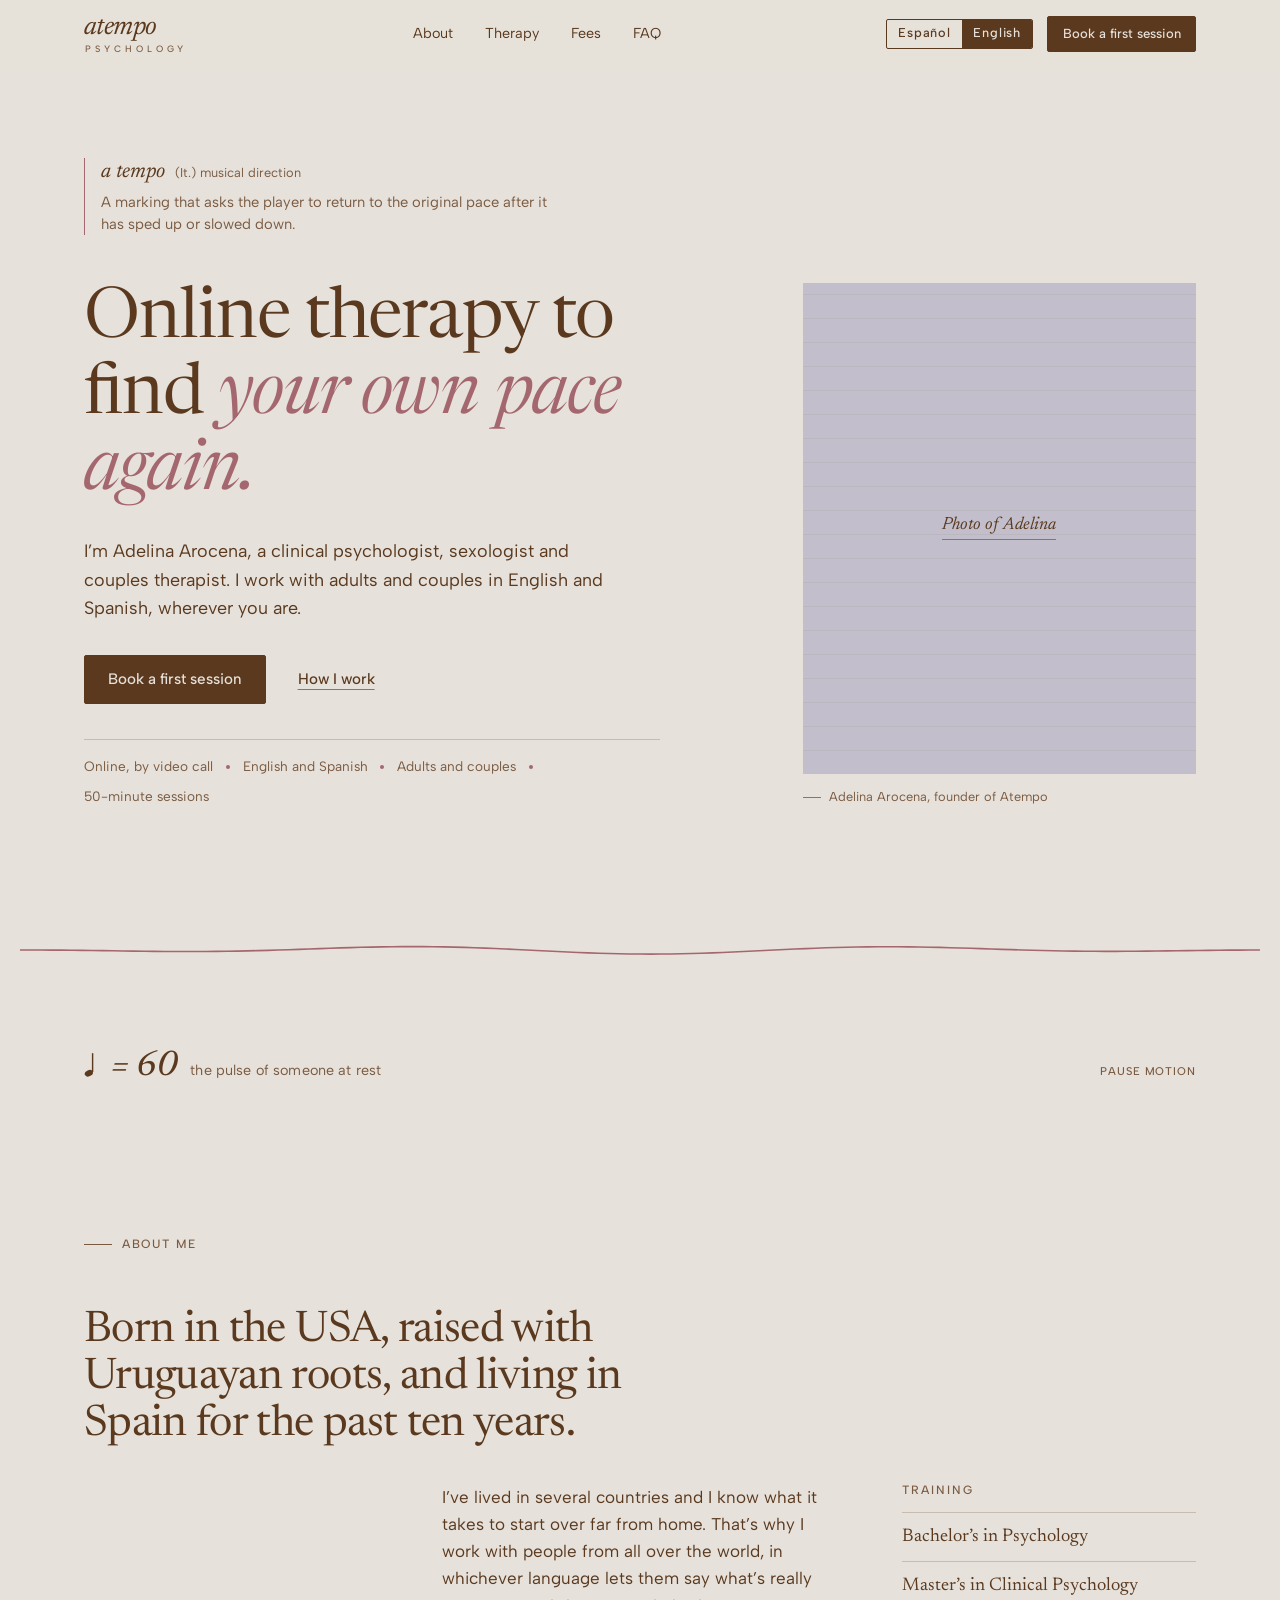
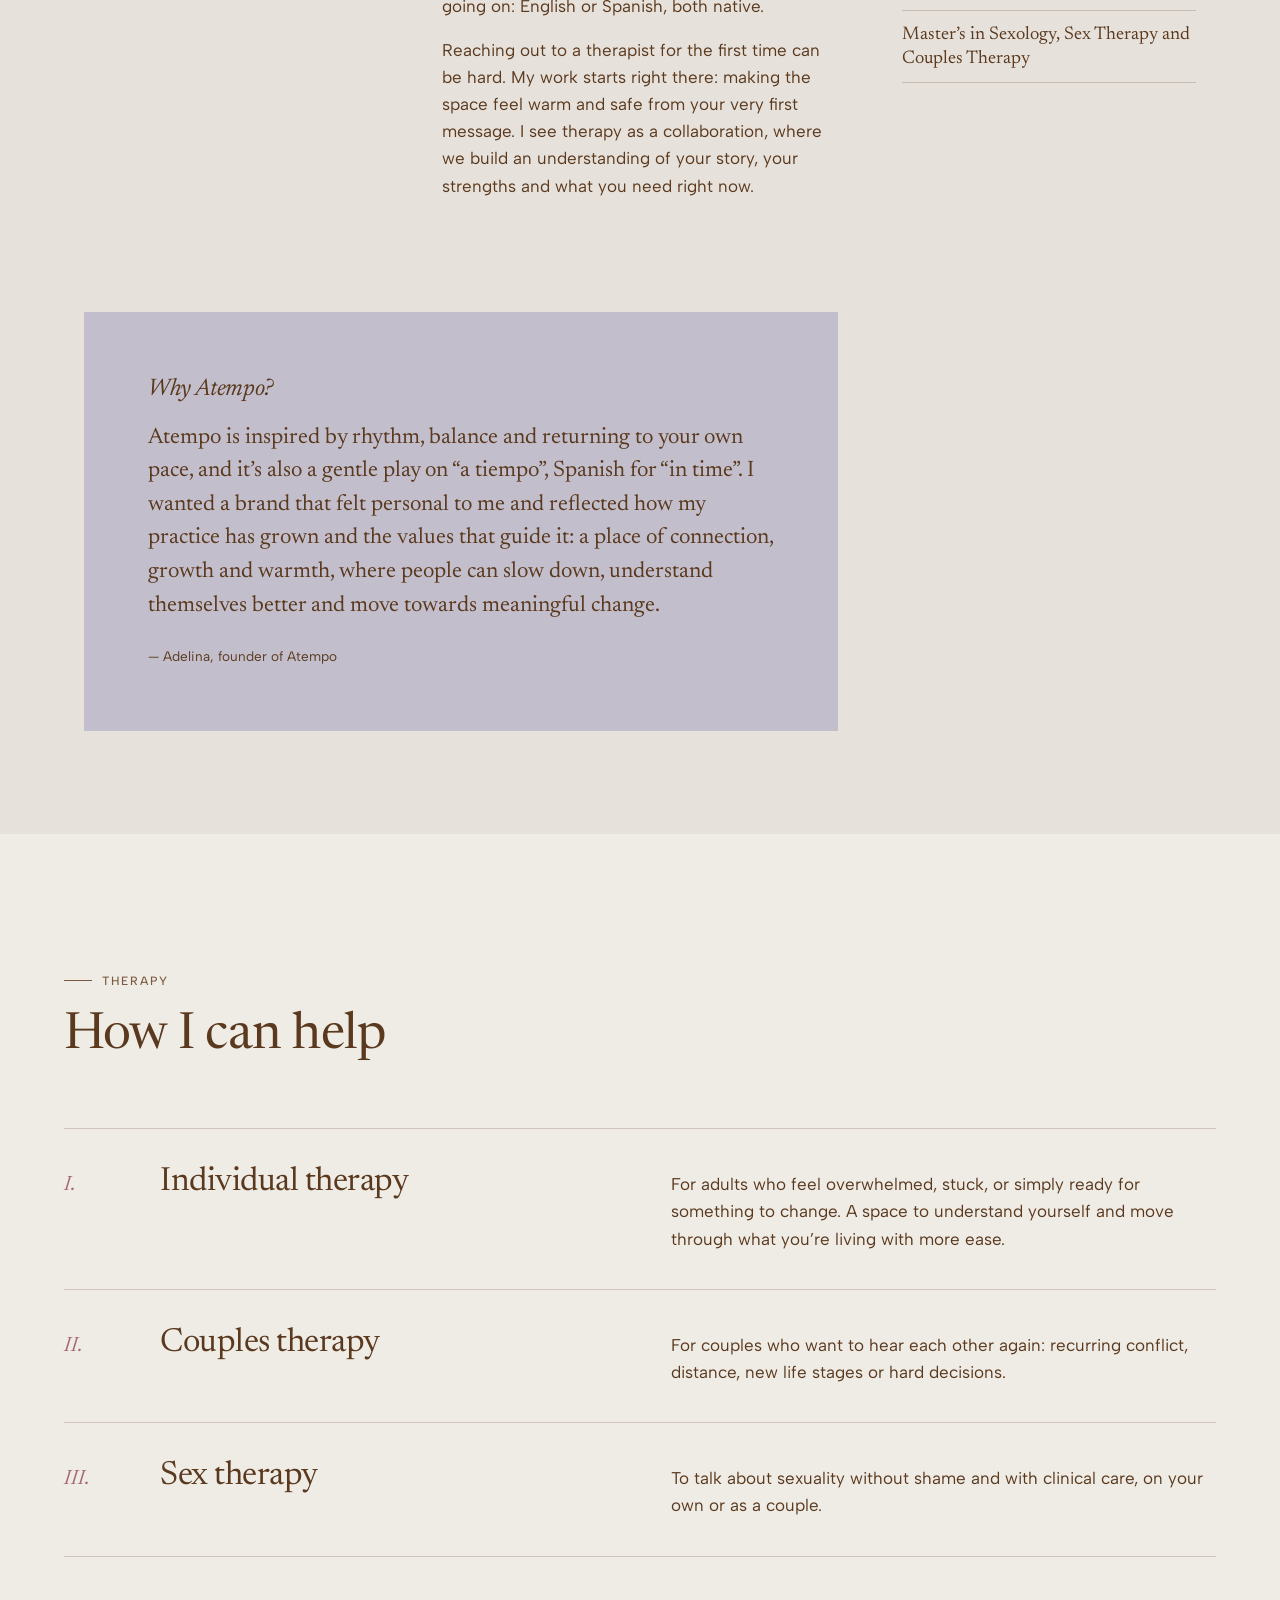
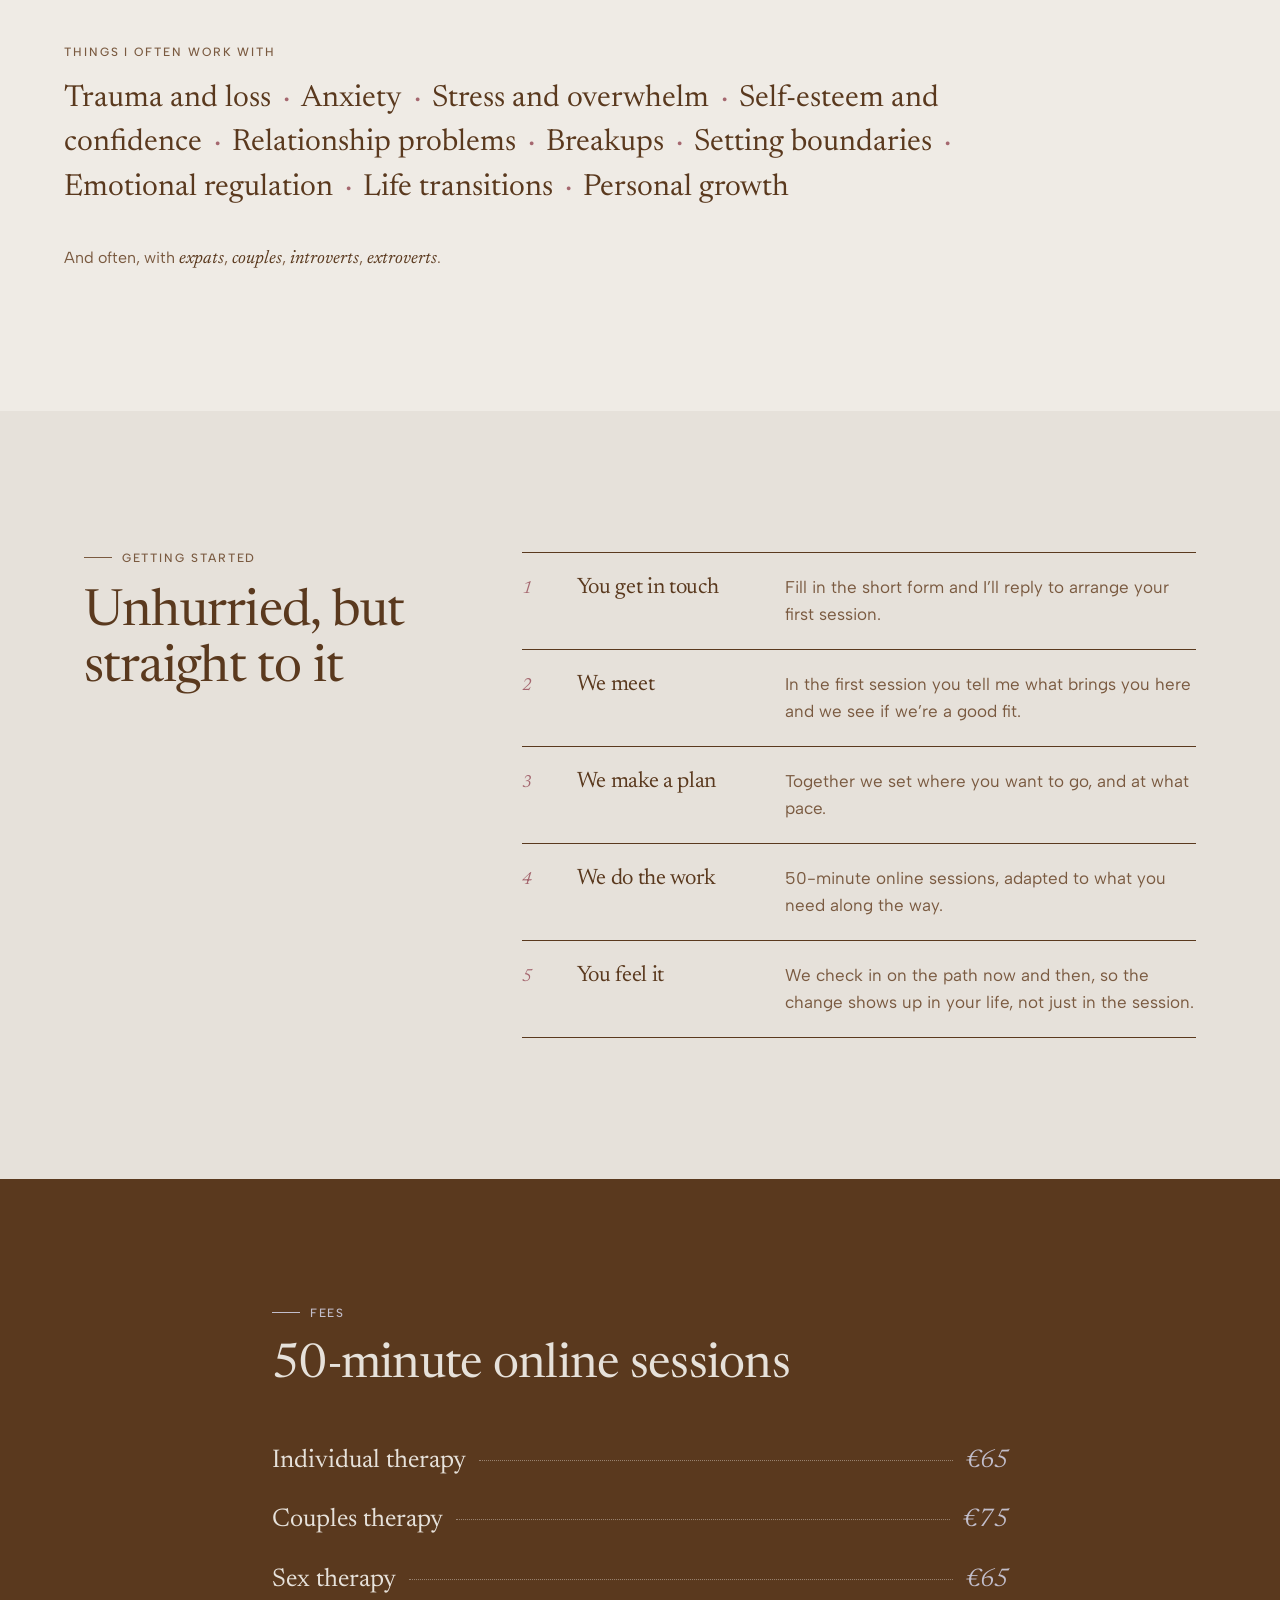
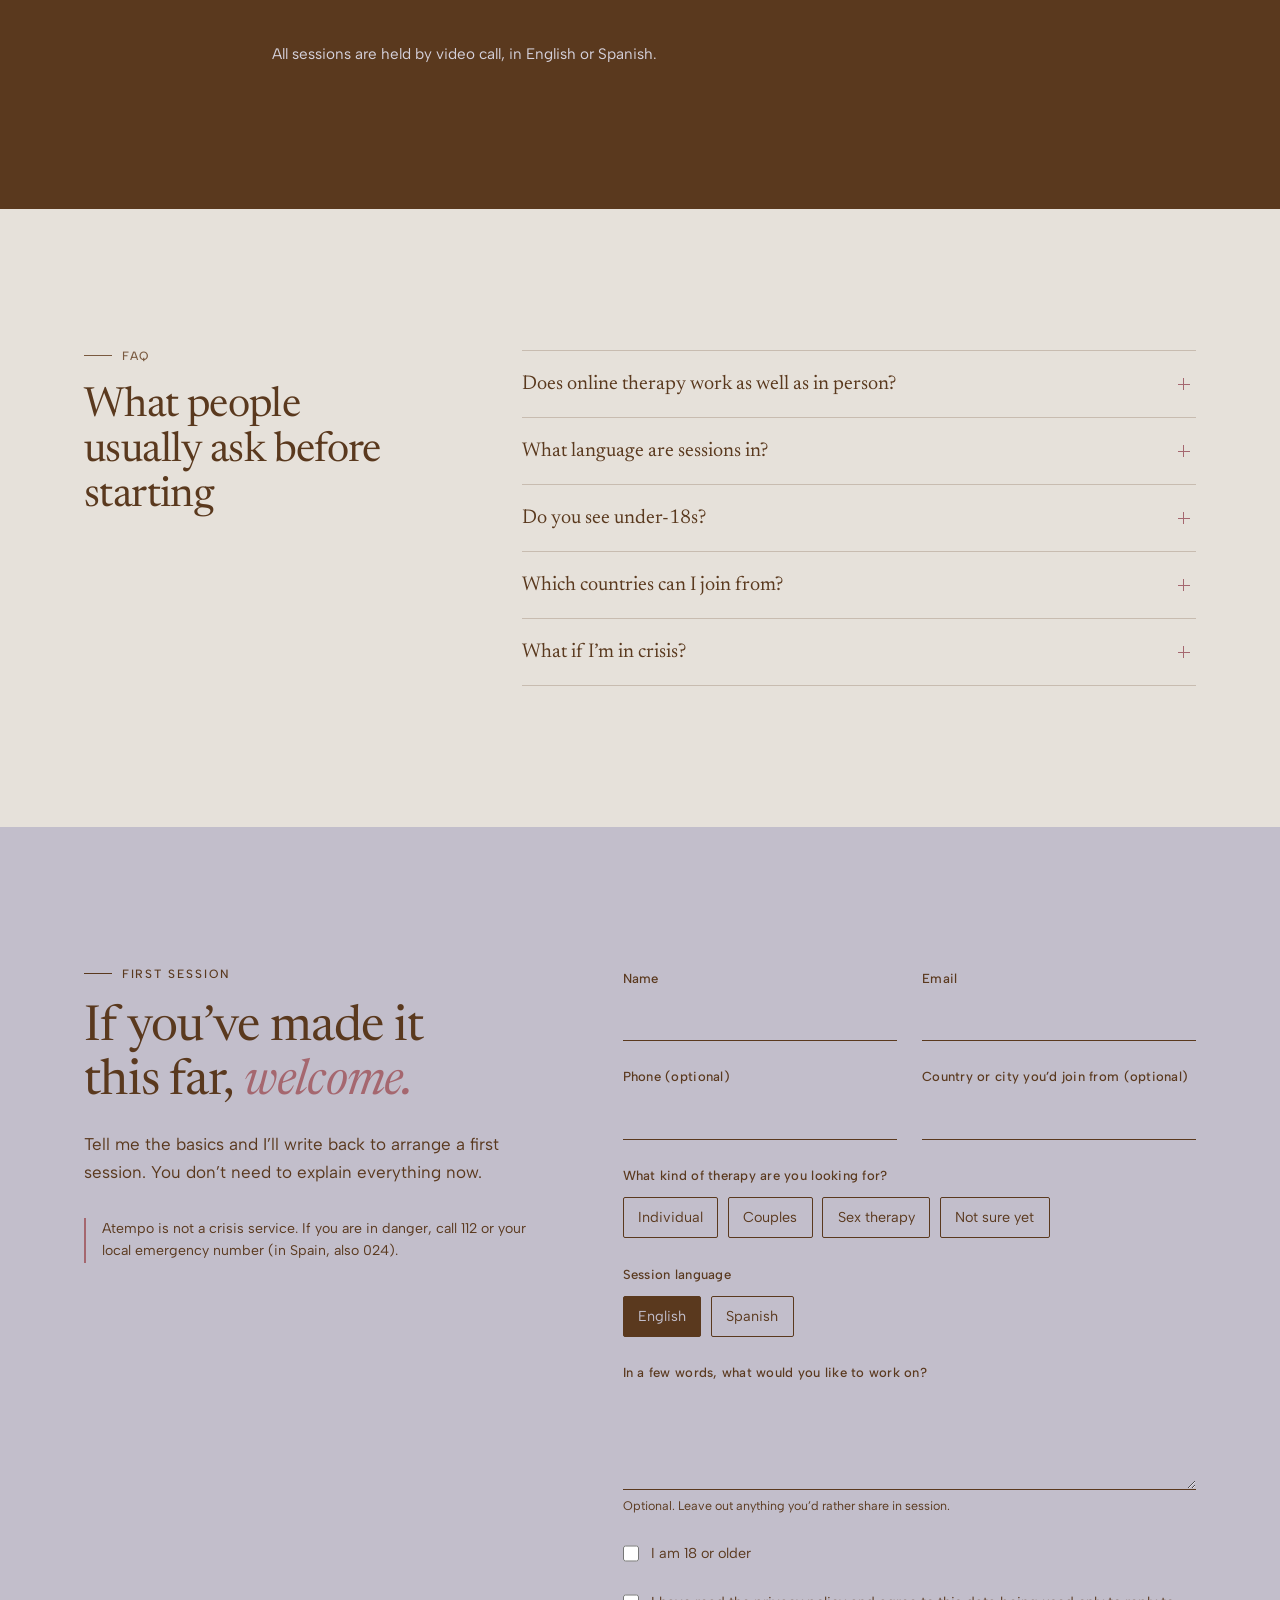
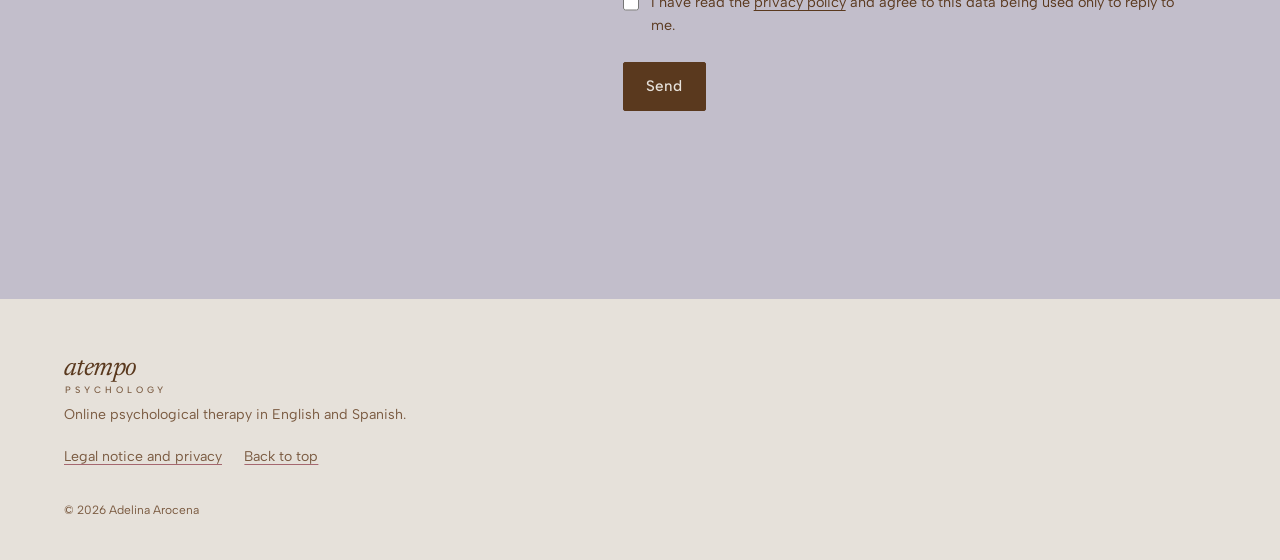
==== index.html @ 81f9d2d8 "Selector de idioma visible, tempo con más peso, barra de reserva en móvil y mejoras de revisión - Se" ====
<!doctype html>
<html lang="es">
<head>
<meta charset="utf-8">
<meta name="viewport" content="width=device-width, initial-scale=1">
<title>Atempo Psychology · Adelina Arocena, psicóloga clínica online</title>
<meta name="description" content="Terapia psicológica online en español e inglés con Adelina Arocena: terapia individual, de pareja y sexual para adultos, estés donde estés.">
<link rel="canonical" href="https://atempopsychology.com/">
<link rel="alternate" hreflang="es" href="https://atempopsychology.com/">
<link rel="alternate" hreflang="en" href="https://atempopsychology.com/en/">
<link rel="alternate" hreflang="x-default" href="https://atempopsychology.com/">
<meta property="og:type" content="website">
<meta property="og:title" content="Atempo Psychology · Adelina Arocena, psicóloga clínica online">
<meta property="og:description" content="Terapia psicológica online en español e inglés con Adelina Arocena: terapia individual, de pareja y sexual para adultos, estés donde estés.">
<meta property="og:url" content="https://atempopsychology.com/">
<meta property="og:image" content="https://atempopsychology.com/assets/img/og.png">
<meta property="og:locale" content="es_ES">
<meta name="theme-color" content="#E6E1DA">
<link rel="icon" href="assets/img/favicon.svg" type="image/svg+xml">
<link rel="preload" href="assets/fonts/newsreader-latin-opsz-normal.woff2" as="font" type="font/woff2" crossorigin>
<link rel="preload" href="assets/fonts/albert-sans-latin-wght-normal.woff2" as="font" type="font/woff2" crossorigin>
<link rel="stylesheet" href="assets/css/site.css?v=mv590gkk">
<script>document.documentElement.classList.add('js');</script>
<script>
/* Primera visita: si el navegador no está en español, se muestra la versión en inglés */
try{if(!localStorage.getItem('atempo-lang')&&!/^es\b/i.test(navigator.language||'')&&!/[?&]lang=es/.test(location.search)){location.replace('en/'+location.hash)}}catch(e){}
</script>
<script type="application/ld+json">{"@context":"https://schema.org","@type":"Psychologist","name":"Atempo Psychology","founder":{"@type":"Person","name":"Adelina Arocena","jobTitle":"Psicóloga clínica"},"description":"Terapia psicológica online en español e inglés con Adelina Arocena: terapia individual, de pareja y sexual para adultos, estés donde estés.","url":"https://atempopsychology.com/","areaServed":"Worldwide","availableLanguage":["es","en"]}</script>
</head>
<body>
<a class="skip" href="#main">Saltar al contenido</a>

<header class="top" id="top">
  <a class="mark" href="./" aria-label="Atempo Psychology">
    <span class="mark__word">atempo</span><span class="mark__sub">psychology</span>
  </a>
  <nav class="top__nav" aria-label="Principal">
    <a href="#sobre">Sobre mí</a>
    <a href="#terapia">Terapia</a>
    <a href="#honorarios">Honorarios</a>
    <a href="#preguntas">Preguntas</a>
  </nav>
  <div class="top__end">
    <nav class="langs" aria-label="Idioma / Language">
      <a href="./" hreflang="es" lang="es" data-lang="es" class="is-on" aria-current="page"><span class="langs__long">Español</span><span class="langs__short">ES</span></a>
      <a href="en/" hreflang="en" lang="en" data-lang="en"><span class="langs__long">English</span><span class="langs__short">EN</span></a>
    </nav>
    <a class="btn btn--small" href="#contacto">Primera consulta</a>
  </div>
</header>

<main id="main">

<section class="hero" aria-labelledby="hero-title">
  <div class="hero__text">
    <dl class="entry">
      <dt><span class="entry__term">a tempo</span> <span class="entry__gram">(it.) loc. musical</span></dt>
      <dd>Indicación que pide volver al tiempo original después de haberlo acelerado o detenido.</dd>
    </dl>
    <h1 id="hero-title">Terapia online para volver a <em>tu propio ritmo.</em></h1>
    <p class="hero__lead">Soy Adelina Arocena, psicóloga clínica, sexóloga y terapeuta de pareja. Acompaño a adultos y parejas en español y en inglés, estés donde estés.</p>
    <p class="hero__actions">
      <a class="btn" href="#contacto">Pedir una primera consulta</a>
      <a class="link" href="#pasos">Cómo trabajo</a>
    </p>
    <ul class="facts"><li>Online, por videollamada</li><li>Español e inglés</li><li>Adultos y parejas</li><li>Sesiones de 50 min</li></ul>
  </div>
  <figure class="portrait">
    <div class="portrait__frame">
      <!-- FOTO: sustituir por <img src="assets/img/adelina.jpg" alt="Adelina Arocena" width="800" height="1000"> -->
      <div class="portrait__empty" role="img" aria-label="Foto de Adelina"><span>Foto de Adelina</span></div>
    </div>
    <figcaption>Adelina Arocena, fundadora de Atempo</figcaption>
  </figure>
  <div class="pulse" aria-hidden="true">
    <svg class="pulse__svg" viewBox="0 0 1200 80" preserveAspectRatio="none"><path class="pulse__path" d="M0 40 L1200 40"/></svg>
  </div>
  <div class="pulse__row">
  <p class="pulse__label"><span class="pulse__note"><svg viewBox="0 0 10 22" width="12" height="26" aria-hidden="true"><ellipse cx="4" cy="18" rx="3.6" ry="2.6" transform="rotate(-22 4 18)" fill="currentColor"/><path d="M7.2 17V1" stroke="currentColor" stroke-width="1.2"/></svg> = 60</span> <span>el pulso de alguien en calma</span></p>
  <button class="motion" type="button" aria-pressed="false" data-pause="Pausar movimiento" data-play="Reanudar movimiento">Pausar movimiento</button>
  </div>
</section>

<section class="about" id="sobre" aria-labelledby="about-title">
  <p class="kicker">Sobre mí</p>
  <h2 id="about-title" class="about__title reveal">Nací en Estados Unidos, crecí entre raíces uruguayas y llevo diez años viviendo en España.</h2>
  <div class="about__body reveal">
    <p>He vivido en varios países y sé lo que es empezar de cero lejos de casa. Por eso trabajo con personas de todas partes del mundo, en el idioma en el que mejor puedan contar lo que les pasa: español o inglés, los dos nativos.</p>
    <p>Dar el paso de escribir a una psicóloga por primera vez puede costar. Mi trabajo empieza ahí: que desde el primer mensaje sientas un espacio cálido y seguro. Entiendo la terapia como un trabajo en equipo, en el que vamos comprendiendo juntos tu historia, tus recursos y lo que necesitas ahora.</p>
  </div>
  <aside class="about__creds reveal" aria-labelledby="creds-title">
    <h3 id="creds-title">Formación</h3>
    <ul><li>Grado en Psicología</li><li>Máster en Psicología Clínica</li><li>Máster en Sexología, Terapia Sexual y Terapia de Pareja</li></ul>
    
    
  </aside>
  <figure class="quote reveal">
    <h3 class="quote__title">¿Por qué Atempo?</h3>
    <blockquote><p>Atempo nace del ritmo, del equilibrio y de volver a tu propio paso. También es un pequeño juego con “a tiempo”. Quería una marca que se sintiera mía y que reflejara cómo ha crecido mi práctica y los valores que la guían: un lugar de conexión, crecimiento y calidez, donde bajar el ritmo, entenderte mejor y avanzar hacia un cambio que tenga sentido para ti.</p></blockquote>
    <figcaption>Adelina, fundadora de Atempo</figcaption>
  </figure>
</section>

<section class="help" id="terapia" aria-labelledby="help-title">
  <div class="help__head">
    <p class="kicker">Terapia</p>
    <h2 id="help-title">En qué te puedo acompañar</h2>
  </div>
  <ol class="movements">
    <li class="movement reveal">
      <span class="movement__n">I.</span>
      <h3>Terapia individual</h3>
      <p>Para adultos que se sienten desbordados, estancados o simplemente con ganas de cambiar algo. Un espacio para entenderte y moverte con más calma por lo que estás viviendo.</p>
    </li>
    <li class="movement reveal">
      <span class="movement__n">II.</span>
      <h3>Terapia de pareja</h3>
      <p>Para parejas que quieren volver a escucharse: conflictos que se repiten, distancia, cambios de etapa o decisiones difíciles.</p>
    </li>
    <li class="movement reveal">
      <span class="movement__n">III.</span>
      <h3>Terapia sexual</h3>
      <p>Para hablar de sexualidad sin vergüenza y con rigor clínico, en solitario o en pareja.</p>
    </li>
  </ol>
  <div class="themes reveal">
    <h3>Temas con los que trabajo a menudo</h3>
    <ul class="themes__list"><li>Trauma y duelo</li><li>Ansiedad</li><li>Estrés y sensación de desborde</li><li>Autoestima y confianza en ti</li><li>Problemas de pareja</li><li>Rupturas</li><li>Poner límites</li><li>Regulación emocional</li><li>Cambios vitales y adaptación</li><li>Crecimiento personal</li></ul>
    <p class="themes__for"><span>Y muchas veces, con</span> <em>personas expatriadas</em>, <em>parejas</em>, <em>introvertidos</em>, <em>extrovertidos</em>.</p>
  </div>
</section>

<section class="steps" id="pasos" aria-labelledby="steps-title">
  <div class="steps__head">
    <p class="kicker">Cómo es empezar</p>
    <h2 id="steps-title">Sin prisa, pero sin dar vueltas</h2>
  </div>
  <ol class="staff">
    <li class="reveal"><span class="staff__n">1</span><h3>Me escribes</h3><p>Rellenas el formulario con lo básico y te respondo para coordinar la primera sesión.</p></li>
    <li class="reveal"><span class="staff__n">2</span><h3>Nos conocemos</h3><p>En la primera sesión me cuentas qué te trae y vemos si encajamos.</p></li>
    <li class="reveal"><span class="staff__n">3</span><h3>Hacemos un plan</h3><p>Definimos juntas o juntos hacia dónde quieres ir y a qué ritmo.</p></li>
    <li class="reveal"><span class="staff__n">4</span><h3>Trabajamos</h3><p>Sesiones online de 50 minutos, adaptadas a lo que vas necesitando.</p></li>
    <li class="reveal"><span class="staff__n">5</span><h3>Lo notas</h3><p>Revisamos el camino de vez en cuando para que el cambio se sienta en tu vida, no solo en la consulta.</p></li>
  </ol>
</section>

<section class="fees" id="honorarios" aria-labelledby="fees-title">
  <p class="kicker">Honorarios</p>
  <h2 id="fees-title">Sesiones online de 50 minutos</h2>
  <dl class="programme">
    <div class="programme__row"><dt>Terapia individual</dt><dd>65 €</dd></div>
    <div class="programme__row"><dt>Terapia de pareja</dt><dd>75 €</dd></div>
    <div class="programme__row"><dt>Terapia sexual</dt><dd>65 €</dd></div>
  </dl>
  <p class="fees__note">Todas las sesiones son por videollamada, en español o en inglés.</p>
  
</section>

<section class="faq" id="preguntas" aria-labelledby="faq-title">
  <div class="faq__head">
    <p class="kicker">Preguntas</p>
    <h2 id="faq-title">Lo que suele preguntarse antes de empezar</h2>
  </div>
  <div class="faq__list">
    <details><summary>¿La terapia online funciona igual que la presencial?</summary><p>Para la mayoría de las personas, sí. La investigación muestra que la terapia online puede ser tan eficaz como la presencial, y te ahorra desplazamientos: solo necesitas un dispositivo, buena conexión y un sitio donde hablar con tranquilidad. No es lo indicado para todo el mundo; si tienes dudas, escríbeme y lo valoramos.</p></details>
    <details><summary>¿En qué idioma son las sesiones?</summary><p>En español o en inglés, los dos son mis idiomas nativos. Puedes elegir el que te resulte más cómodo, y cambiar si en algún momento lo necesitas.</p></details>
    <details><summary>¿Atiendes a menores?</summary><p>No. Atempo trabaja solo con personas mayores de 18 años.</p></details>
    <details><summary>¿Desde qué países puedo hacer terapia contigo?</summary><p>Desde donde estés, siempre que podamos coincidir en un horario razonable.</p></details>
    <details><summary>¿Y si estoy en una crisis?</summary><p>Atempo no es un servicio de urgencias. Si tu vida o la de otra persona corre peligro, llama al 112 o al número de emergencias de tu país. En España también puedes llamar al 024, la línea de atención a la conducta suicida, gratuita y disponible las 24 horas.</p></details>
  </div>
</section>

<section class="contact" id="contacto" aria-labelledby="contact-title">
  <div class="contact__intro">
    <p class="kicker">Primera consulta</p>
    <h2 id="contact-title">Si has llegado hasta aquí, <em>bienvenida, bienvenido.</em></h2>
    <p>Cuéntame lo básico y te escribo para coordinar la primera sesión. No hace falta que lo expliques todo ahora.</p>
    
    <p class="contact__crisis">Atempo no es un servicio de urgencias. Si estás en peligro, llama al 112 o al número de emergencias de tu país (en España, también al 024).</p>
  </div>
  <form class="form" action="#" method="post" data-endpoint="" data-email=""
        data-sending="Enviando…" data-ok="Gracias. He recibido tu mensaje y te responderé lo antes posible." data-fail="No se ha podido enviar. Escríbeme directamente a" novalidate>
    <input type="hidden" name="_subject" value="Nueva consulta desde atempo">
    <input type="hidden" name="idioma_web" value="es">
    <p class="form__hp" aria-hidden="true"><label>Web <input type="text" name="_gotcha" tabindex="-1" autocomplete="off"></label></p>
    <div class="field"><label for="f-name">Nombre</label><input id="f-name" name="nombre" autocomplete="name" required></div>
    <div class="field"><label for="f-email">Correo electrónico</label><input id="f-email" name="email" type="email" autocomplete="email" required></div>
    <div class="field"><label for="f-phone">Teléfono (opcional)</label><input id="f-phone" name="telefono" type="tel" autocomplete="tel"></div>
    <div class="field"><label for="f-where">País o ciudad desde donde te conectarías (opcional)</label><input id="f-where" name="pais_ciudad" autocomplete="country-name"></div>
    <fieldset class="choice">
      <legend>¿Qué tipo de terapia buscas?</legend>
      <label><input type="radio" name="tipo" value="Individual" required> <span>Individual</span></label><label><input type="radio" name="tipo" value="De pareja"> <span>De pareja</span></label><label><input type="radio" name="tipo" value="Sexual"> <span>Sexual</span></label><label><input type="radio" name="tipo" value="Aún no lo sé"> <span>Aún no lo sé</span></label>
    </fieldset>
    <fieldset class="choice">
      <legend>Idioma de las sesiones</legend>
      <label><input type="radio" name="idioma" value="Español" checked> <span>Español</span></label><label><input type="radio" name="idioma" value="Inglés"> <span>Inglés</span></label>
    </fieldset>
    <div class="field field--wide"><label for="f-msg">En pocas palabras, ¿qué te gustaría trabajar?</label><textarea id="f-msg" name="mensaje" rows="3" maxlength="800" aria-describedby="f-msg-hint"></textarea><small id="f-msg-hint">Opcional. No incluyas detalles que prefieras contar en sesión.</small></div>
    <label class="check"><input type="checkbox" name="mayor_de_18" value="si" required> <span>Soy mayor de 18 años</span></label>
    <label class="check"><input type="checkbox" name="privacidad" value="si" required> <span>He leído la <a href="privacidad.html">política de privacidad</a> y acepto que se usen estos datos solo para responderme.</span></label>
    <p class="form__end"><button class="btn" type="submit">Enviar</button></p>
    <p class="form__status" role="status" aria-live="polite"></p>
  </form>
</section>

</main>

<a class="dock" href="#contacto" tabindex="-1" aria-hidden="true">Primera consulta</a>

<footer class="foot">
  <p class="mark mark--foot"><span class="mark__word">atempo</span><span class="mark__sub">psychology</span></p>
  <p>Terapia psicológica online en español e inglés.</p>
  <p class="foot__links">
    <a href="privacidad.html">Aviso legal y privacidad</a>
    
    <a href="#top">Volver arriba</a>
  </p>
  <p class="foot__small">© 2026 Adelina Arocena</p>
</footer>

<script src="assets/js/site.js?v=mv590gkk" defer></script>
</body>
</html>
---- assets/css/site.css ----
/* Atempo Psychology · Adelina Arocena
   Colores sacados del Canva de Adelina (lavanda, marrón, rosa viejo, lino).
   Tipografías: Newsreader (titulares, con eje óptico) + Albert Sans (texto). */

@font-face{font-family:"Newsreader";src:url(../fonts/newsreader-latin-opsz-normal.woff2) format("woff2");font-weight:200 800;font-style:normal;font-display:swap}
@font-face{font-family:"Newsreader";src:url(../fonts/newsreader-latin-opsz-italic.woff2) format("woff2");font-weight:200 800;font-style:italic;font-display:swap}
@font-face{font-family:"Albert Sans";src:url(../fonts/albert-sans-latin-wght-normal.woff2) format("woff2");font-weight:100 900;font-style:normal;font-display:swap}

:root{
  --linen:#E6E1DA;     /* fondo, del Canva */
  --paper:#EFEBE5;     /* lino un punto más claro para alternar */
  --lav:#C2BECB;       /* lavanda del Canva */
  --lav-soft:#D5D1DB;
  --brown:#5A391E;     /* texto y botones, del Canva */
  --brown-2:#7A5A40;   /* texto secundario */
  --rose:#A5676F;      /* acento del Canva: la línea, detalles */
  --line:rgba(90,57,30,.22);
  --serif:"Newsreader",Georgia,"Times New Roman",serif;
  --sans:"Albert Sans",system-ui,-apple-system,"Segoe UI",sans-serif;
  --gut:clamp(16px,5vw,72px);
  --max:1240px;
}

*,*::before,*::after{box-sizing:border-box}
html{-webkit-text-size-adjust:100%;scroll-behavior:smooth;scroll-padding-top:84px}
body{margin:0;background:var(--linen);color:var(--brown);font:400 1.0625rem/1.6 var(--sans);font-feature-settings:"kern","liga";-webkit-font-smoothing:antialiased;text-rendering:optimizeLegibility}
img{max-width:100%;height:auto;display:block}
a{color:inherit}
h1,h2,h3{font-family:var(--serif);font-weight:400;margin:0;letter-spacing:-.015em;line-height:1.08;font-optical-sizing:auto}
h1 em,h2 em{font-style:italic;color:var(--rose)}
p{margin:0 0 1em}
:focus-visible{outline:2px solid var(--rose);outline-offset:3px}
::selection{background:var(--lav);color:var(--brown)}

.skip{position:absolute;left:-9999px;top:8px;background:var(--brown);color:var(--linen);padding:8px 12px;z-index:50}
.skip:focus{left:8px}

.kicker{font:500 .75rem/1 var(--sans);letter-spacing:.16em;text-transform:uppercase;color:var(--brown-2);margin:0 0 1.4rem;display:flex;align-items:center;gap:.8em}
.kicker::before{content:"";width:28px;height:1px;background:currentColor}

/* Botones y enlaces: rectos, sin sombra */
.btn{display:inline-block;background:var(--brown);color:var(--linen);text-decoration:none;font:500 .95rem/1 var(--sans);padding:1.05em 1.5em;border-radius:2px;border:1px solid var(--brown);transition:background .25s,color .25s}
.btn:hover{background:transparent;color:var(--brown)}
.btn--small{font-size:.82rem;padding:.8em 1.1em}
.link{font:500 .95rem/1 var(--sans);text-decoration:underline;text-decoration-color:var(--rose);text-underline-offset:.35em;text-decoration-thickness:1px}
.link:hover{text-decoration-thickness:2px}

/* Cabecera */
.top{position:sticky;top:0;z-index:20;display:flex;align-items:center;justify-content:space-between;gap:1rem;padding:14px max(var(--gut),calc((100vw - var(--max))/2 + var(--gut)));background:rgba(230,225,218,.92);backdrop-filter:blur(8px);-webkit-backdrop-filter:blur(8px);border-bottom:1px solid transparent;transition:border-color .3s}
.top.is-scrolled{border-bottom-color:var(--line)}
.mark{display:inline-flex;flex-direction:column;text-decoration:none;line-height:1}
.mark__word{font:italic 400 1.7rem/1 var(--serif);letter-spacing:-.02em}
.mark__sub{font:500 .58rem/1 var(--sans);letter-spacing:.42em;text-transform:uppercase;margin-top:.35em;padding-left:.15em;color:var(--brown-2)}
.top__nav{display:none;gap:2rem}
.top__nav a{text-decoration:none;font-size:.9rem;position:relative}
.top__nav a::after{content:"";position:absolute;left:0;right:0;bottom:-4px;height:1px;background:var(--rose);transform:scaleX(0);transform-origin:left;transition:transform .3s}
.top__nav a:hover::after{transform:scaleX(1)}
.top__end{display:flex;align-items:center;gap:.9rem}
/* Selector de idioma: los dos visibles, el activo relleno */
.langs{display:flex;border:1px solid var(--brown);border-radius:2px;overflow:hidden}
.langs a{font:500 .8rem/1 var(--sans);letter-spacing:.06em;text-decoration:none;padding:.62em .85em;color:var(--brown);transition:background .2s,color .2s}
.langs a+a{border-left:1px solid var(--brown)}
.langs a.is-on{background:var(--brown);color:var(--linen)}
.langs a:not(.is-on):hover{background:var(--lav-soft)}
.langs__long{display:none}
@media (min-width:1100px){.langs__long{display:inline}.langs__short{display:none}}
@media (max-width:759px){.top__end .btn--small{display:none}}
@media (min-width:960px){.top__nav{display:flex}}

/* Hero */
.hero{position:relative;max-width:var(--max);margin:0 auto;padding:clamp(40px,7vw,96px) var(--gut) 0;display:grid;gap:clamp(36px,5vw,72px);grid-template-columns:1fr}
@media (min-width:880px){.hero{grid-template-columns:minmax(0,7fr) minmax(0,4.2fr);align-items:end}}
.entry{margin:0 0 clamp(28px,4vw,48px);max-width:30rem;padding-left:1rem;border-left:1px solid var(--rose)}
.entry dt{margin-bottom:.3rem}
.entry__term{font:italic 400 1.35rem/1.2 var(--serif)}
.entry__gram{font-size:.8rem;color:var(--brown-2);margin-left:.4em}
.entry dd{margin:0;font-size:.92rem;color:var(--brown-2);line-height:1.5}
.hero h1{font-size:clamp(2.5rem,6vw,4.4rem);font-weight:380;max-width:13ch}
.hero__lead{font-size:clamp(1.05rem,1.4vw,1.2rem);max-width:34rem;margin:1.6rem 0 2rem;color:var(--brown)}
.hero__actions{display:flex;flex-wrap:wrap;align-items:center;gap:1.4rem 2rem;margin:0}

.facts{list-style:none;margin:2.2rem 0 0;padding:1rem 0 0;border-top:1px solid var(--line);display:flex;flex-wrap:wrap;gap:.5rem 0;font-size:.85rem;color:var(--brown-2);max-width:36rem}
.facts li{display:flex;align-items:center}
.facts li:not(:last-child)::after{content:"";width:4px;height:4px;border-radius:50%;background:var(--rose);margin:0 .8rem}
.portrait{margin:0;justify-self:end;width:100%;max-width:420px}
.portrait__frame{aspect-ratio:4/5;background:var(--lav);overflow:hidden;position:relative}
.portrait__frame img{width:100%;height:100%;object-fit:cover;object-position:50% 30%}
.portrait__empty{position:absolute;inset:0;display:grid;place-items:center;background:
  repeating-linear-gradient(0deg,transparent 0 23px,rgba(90,57,30,.06) 23px 24px),var(--lav)}
.portrait__empty span{font:italic 400 1.1rem/1 var(--serif);color:var(--brown-2);border-bottom:1px solid var(--rose);padding-bottom:.25em}
.portrait figcaption{font-size:.8rem;color:var(--brown-2);margin-top:.8rem;display:flex;gap:.6em;align-items:center}
.portrait figcaption::before{content:"";width:18px;height:1px;background:var(--rose)}

/* La línea que respira: 60 bpm de fondo, 6 respiraciones por minuto */
.pulse{grid-column:1/-1;height:80px;margin:clamp(0px,3vw,40px) calc(var(--gut) * -1) 0;overflow:hidden}
.pulse__svg{width:100%;height:100%;display:block;overflow:visible}
.pulse__path{fill:none;stroke:var(--rose);stroke-width:1.6;vector-effect:non-scaling-stroke}
.pulse__row{grid-column:1/-1;display:flex;flex-wrap:wrap;justify-content:space-between;align-items:baseline;gap:.6rem 1.5rem;margin-top:-.3rem}
.pulse__label{margin:0;font-size:.9rem;color:var(--brown-2);display:flex;flex-wrap:wrap;gap:.3em .9em;align-items:baseline;letter-spacing:.01em}
.pulse__note{font:italic 500 clamp(1.7rem,3vw,2.2rem)/1 var(--serif);color:var(--brown);white-space:nowrap;letter-spacing:-.01em}
.pulse__note svg{display:inline-block;vertical-align:-3px;margin-right:.2em}
.motion{background:none;border:0;padding:.4em 0;font:500 .7rem/1 var(--sans);letter-spacing:.08em;text-transform:uppercase;color:var(--brown-2);cursor:pointer;border-bottom:1px solid transparent}
.motion:hover{border-bottom-color:var(--rose)}
.no-js .motion,.reduced .motion{display:none}

/* Sobre mí: retícula asimétrica */
.about{max-width:var(--max);margin:0 auto;padding:clamp(80px,12vw,160px) var(--gut) clamp(60px,8vw,110px);display:grid;gap:2.2rem 4rem;grid-template-columns:1fr}
.about__title{font-size:clamp(1.8rem,3.4vw,2.75rem);max-width:22ch}
.about__body{max-width:36rem}
.about__creds h3{font:500 .75rem/1 var(--sans);letter-spacing:.16em;text-transform:uppercase;color:var(--brown-2);margin-bottom:1rem}
.about__creds ul{list-style:none;margin:0;padding:0}
.about__creds li{font:400 1.15rem/1.3 var(--serif);padding:.75rem 0;border-top:1px solid var(--line)}
.about__creds li:last-child{border-bottom:1px solid var(--line)}
.about__num{font-size:.85rem;color:var(--brown-2);margin-top:1rem}
@media (min-width:900px){
  .about{grid-template-columns:minmax(0,1fr) minmax(0,1.35fr) minmax(0,1fr)}
  .about .kicker{grid-column:1/-1}
  .about__title{grid-column:1/3}
  .about__body{grid-column:2/3}
  .about__creds{grid-column:3/4;grid-row:3/4;align-self:start}
  .quote{grid-column:1/3}
}
.quote{margin:clamp(30px,5vw,60px) 0 0;background:var(--lav);padding:clamp(28px,5vw,64px);position:relative}
.quote__title{font:italic 400 1.5rem/1.1 var(--serif);margin-bottom:1.2rem;color:var(--brown)}
.quote blockquote{margin:0}
.quote blockquote p{font:400 clamp(1.15rem,1.8vw,1.4rem)/1.5 var(--serif);margin:0;max-width:40rem}
.quote figcaption{margin-top:1.4rem;font-size:.85rem;color:var(--brown-2)}
.quote figcaption::before{content:"— "}

/* Terapia: tres "movimientos" como en una partitura */
.help{background:var(--paper);padding:clamp(80px,11vw,150px) var(--gut)}
.help__head,.movements,.themes{max-width:var(--max);margin-left:auto;margin-right:auto}
.help__head h2{font-size:clamp(2rem,4vw,3.2rem);margin-bottom:clamp(36px,5vw,64px)}
.movements{list-style:none;padding:0;margin-top:0;margin-bottom:0}
.movement{display:grid;grid-template-columns:3.2rem 1fr;gap:.4rem 1rem;padding:clamp(22px,3vw,36px) 0;border-top:1px solid var(--line)}
.movement:last-child{border-bottom:1px solid var(--line)}
.movement__n{font:italic 400 1.3rem/1.4 var(--serif);color:var(--rose)}
.movement h3{font-size:clamp(1.5rem,2.6vw,2.1rem)}
.movement p{grid-column:2;max-width:34rem;margin:0;color:var(--brown)}
@media (min-width:880px){
  .movement{grid-template-columns:5rem minmax(0,1fr) minmax(0,1.1fr);align-items:baseline}
  .movement p{grid-column:3}
}
.themes{margin-top:clamp(56px,7vw,96px);display:grid;gap:1.2rem}
.themes h3{font:500 .75rem/1 var(--sans);letter-spacing:.16em;text-transform:uppercase;color:var(--brown-2)}
.themes__list{list-style:none;padding:0;margin:0;font:400 clamp(1.3rem,2.4vw,1.9rem)/1.45 var(--serif);max-width:58rem}
.themes__list li{display:inline}
.themes__list li:not(:last-child)::after{content:" · ";color:var(--rose);padding:0 .15em}
.themes__for{margin:1rem 0 0;font-size:1rem;color:var(--brown-2)}
.themes__for em{font:italic 400 1.15rem/1 var(--serif);color:var(--brown)}

/* Cómo empezar: cinco pasos sobre cinco líneas, como un pentagrama */
.steps{max-width:var(--max);margin:0 auto;padding:clamp(80px,11vw,150px) var(--gut);display:grid;gap:2.5rem}
@media (min-width:900px){.steps{grid-template-columns:minmax(0,1fr) minmax(0,1.8fr);gap:4rem}}
.steps h2{font-size:clamp(2rem,4vw,3.2rem);max-width:12ch}
.staff{list-style:none;margin:0;padding:0}
.staff li{display:grid;grid-template-columns:2.4rem minmax(0,1fr);gap:.2rem 1rem;padding:1.3rem 0;border-top:1px solid var(--brown)}
.staff li:last-child{border-bottom:1px solid var(--brown)}
.staff__n{font:italic 400 1.1rem/1.3 var(--serif);color:var(--rose)}
.staff h3{font-size:1.4rem}
.staff p{grid-column:2;margin:.2rem 0 0;color:var(--brown-2);max-width:34rem}
@media (min-width:700px){.staff li{grid-template-columns:2.4rem 12rem minmax(0,1fr);align-items:baseline}.staff p{grid-column:3;margin:0}}

/* Honorarios: como el programa de un concierto */
.fees{background:var(--brown);color:var(--linen);padding:clamp(80px,10vw,130px) var(--gut)}
.fees>*{max-width:46rem;margin-left:auto;margin-right:auto}
.fees .kicker{color:var(--lav)}
.fees h2{font-size:clamp(2rem,4vw,3rem);margin-bottom:2.4rem}
.programme{margin-top:0;margin-bottom:0}
.programme__row{display:flex;align-items:baseline;gap:.8rem;padding:.9rem 0}
.programme__row dt{font:400 clamp(1.25rem,2.2vw,1.6rem)/1.2 var(--serif)}
.programme__row::after{content:"";order:2;flex:1;border-bottom:1px dotted rgba(230,225,218,.45);transform:translateY(-.35em)}
.programme__row dd{order:3;margin:0;font:italic 400 clamp(1.25rem,2.2vw,1.6rem)/1.2 var(--serif);color:var(--lav)}
.fees__note{margin-top:2rem;color:var(--lav-soft);font-size:.95rem}

/* Preguntas */
.faq{max-width:var(--max);margin:0 auto;padding:clamp(80px,11vw,150px) var(--gut);display:grid;gap:2.5rem}
@media (min-width:900px){.faq{grid-template-columns:minmax(0,1fr) minmax(0,1.8fr);gap:4rem}}
.faq h2{font-size:clamp(1.8rem,3.4vw,2.6rem);max-width:14ch}
.faq details{border-top:1px solid var(--line)}
.faq details:last-child{border-bottom:1px solid var(--line)}
.faq summary{cursor:pointer;list-style:none;padding:1.25rem 2.5rem 1.25rem 0;position:relative;font:400 1.25rem/1.3 var(--serif)}
.faq summary::-webkit-details-marker{display:none}
.faq summary::after{content:"";position:absolute;right:.4rem;top:50%;width:12px;height:1px;background:var(--rose);box-shadow:0 0 0 0 var(--rose)}
.faq summary::before{content:"";position:absolute;right:calc(.4rem + 5.5px);top:calc(50% - 5.5px);width:1px;height:12px;background:var(--rose);transition:transform .25s}
.faq details[open] summary::before{transform:scaleY(0)}
.faq details p{margin:0 0 1.4rem;max-width:40rem;color:var(--brown)}

/* Contacto */
.contact{background:var(--lav);padding:clamp(80px,11vw,150px) var(--gut);display:grid;gap:3rem}
.contact>*{min-width:0}
@media (min-width:960px){.contact{grid-template-columns:minmax(0,1fr) minmax(0,1.25fr);gap:5rem;padding-left:max(var(--gut),calc((100vw - var(--max))/2 + var(--gut)));padding-right:max(var(--gut),calc((100vw - var(--max))/2 + var(--gut)))}}
.contact h2{font-size:clamp(2rem,4vw,3.1rem);margin-bottom:1.4rem;max-width:14ch}
.contact__intro p{max-width:28rem}
.contact__direct a{text-decoration-color:var(--rose);text-underline-offset:.25em}
.contact__crisis{font-size:.88rem;color:var(--brown);border-left:2px solid var(--rose);padding-left:1rem;margin-top:2rem}
.form{display:grid;gap:1.6rem 1.6rem;grid-template-columns:1fr;align-content:start}
@media (min-width:640px){.form{grid-template-columns:1fr 1fr}.field--wide,.choice,.check,.form__end,.form__status{grid-column:1/-1}}
.form__hp{position:absolute;left:-9999px}
.field{display:flex;flex-direction:column;gap:.4rem}
.field label,.choice legend{font-size:.82rem;font-weight:500;letter-spacing:.02em}
.field input,.field textarea{font:inherit;color:var(--brown);background:transparent;border:0;border-bottom:1px solid var(--brown);border-radius:0;padding:.55rem 0;width:100%}
.field textarea{resize:vertical;min-height:5.5rem}
.field input:focus,.field textarea:focus{outline:none;border-bottom-color:var(--rose);box-shadow:0 1px 0 0 var(--rose)}
.field small{font-size:.78rem;color:var(--brown-2)}
.choice{border:0;margin:0;padding:0;display:flex;flex-wrap:wrap;gap:.6rem}
.choice legend{margin-bottom:.7rem;padding:0}
.choice label{position:relative;cursor:pointer}
.choice input{position:absolute;opacity:0;inset:0;cursor:pointer}
.choice span{display:inline-block;padding:.55em 1em;border:1px solid var(--brown);font-size:.9rem;border-radius:2px;transition:background .2s,color .2s}
.choice input:checked+span{background:var(--brown);color:var(--lav)}
.choice input:focus-visible+span{outline:2px solid var(--rose);outline-offset:2px}
.check{display:flex;gap:.7rem;align-items:flex-start;font-size:.9rem;cursor:pointer}
.check input{accent-color:var(--brown);width:1.05rem;height:1.05rem;margin:.2rem 0 0;flex:none}
.check a{text-underline-offset:.2em}
.form__end{margin:0}
.form__status{margin:0;font-size:.95rem;min-height:1.4em}
.form__status.is-error{color:#7d2b2b}
.form .is-invalid{border-bottom-color:#7d2b2b}

/* Pie */
.foot{padding:56px var(--gut) 40px;display:grid;gap:.6rem;font-size:.88rem;color:var(--brown-2)}
.foot p{margin:0}
.mark--foot{color:var(--brown);margin-bottom:.6rem}
.foot__links{display:flex;flex-wrap:wrap;gap:1.4rem;margin-top:.6rem!important}
.foot__links a{text-decoration-color:var(--rose);text-underline-offset:.2em}
.foot__small{font-size:.75rem;margin-top:1.4rem!important}

/* Aparición al hacer scroll (solo con JS y sin movimiento reducido) */
.js .reveal{opacity:0;transform:translateY(14px);transition:opacity .9s ease,transform .9s cubic-bezier(.2,.7,.2,1)}
.js .reveal.is-in{opacity:1;transform:none}
@media (prefers-reduced-motion:reduce){
  html{scroll-behavior:auto}
  .js .reveal{opacity:1;transform:none;transition:none}
}

/* Páginas legales */
.legal__body{max-width:44rem;margin:0 auto;padding:60px var(--gut) 100px}
.legal__body h1{font-size:clamp(2rem,4vw,2.8rem);margin-bottom:2rem}
.legal__body h2{font-size:1.35rem;margin:2rem 0 .6rem}

/* Barra fija de reserva en móvil: aparece al pasar el hero y se esconde al llegar al formulario */
.dock{display:none}
@media (max-width:759px){
  .dock{display:block;position:fixed;left:12px;right:12px;bottom:calc(12px + env(safe-area-inset-bottom));z-index:30;text-align:center;background:var(--brown);color:var(--linen);text-decoration:none;font:500 1rem/1 var(--sans);padding:1.05em 1em;border-radius:2px;transform:translateY(160%);transition:transform .35s cubic-bezier(.2,.7,.2,1)}
  .dock.is-on{transform:none}
  .foot{padding-bottom:110px}
}
@media (prefers-reduced-motion:reduce){.dock{transition:none}}

.about__sub{font:500 .75rem/1 var(--sans);letter-spacing:.16em;text-transform:uppercase;color:var(--brown-2);margin:2rem 0 1rem}
.fees__info{margin:2.4rem 0 0;display:grid;gap:1.2rem;border-top:1px solid rgba(230,225,218,.25);padding-top:1.6rem}
.fees__info dt{font:500 .75rem/1 var(--sans);letter-spacing:.16em;text-transform:uppercase;color:var(--lav);margin-bottom:.4rem}
.fees__info dd{margin:0;color:var(--linen)}

/* Sobre lavanda el marrón secundario no llega a 4.5:1; ahí se usa el principal */
.quote,.contact,.portrait__frame{--brown-2:#5A391E}
.dock{box-shadow:0 0 0 1px rgba(230,225,218,.7)}
@media (max-width:879px){.hero{row-gap:28px}.pulse{height:56px;margin-top:4px}}
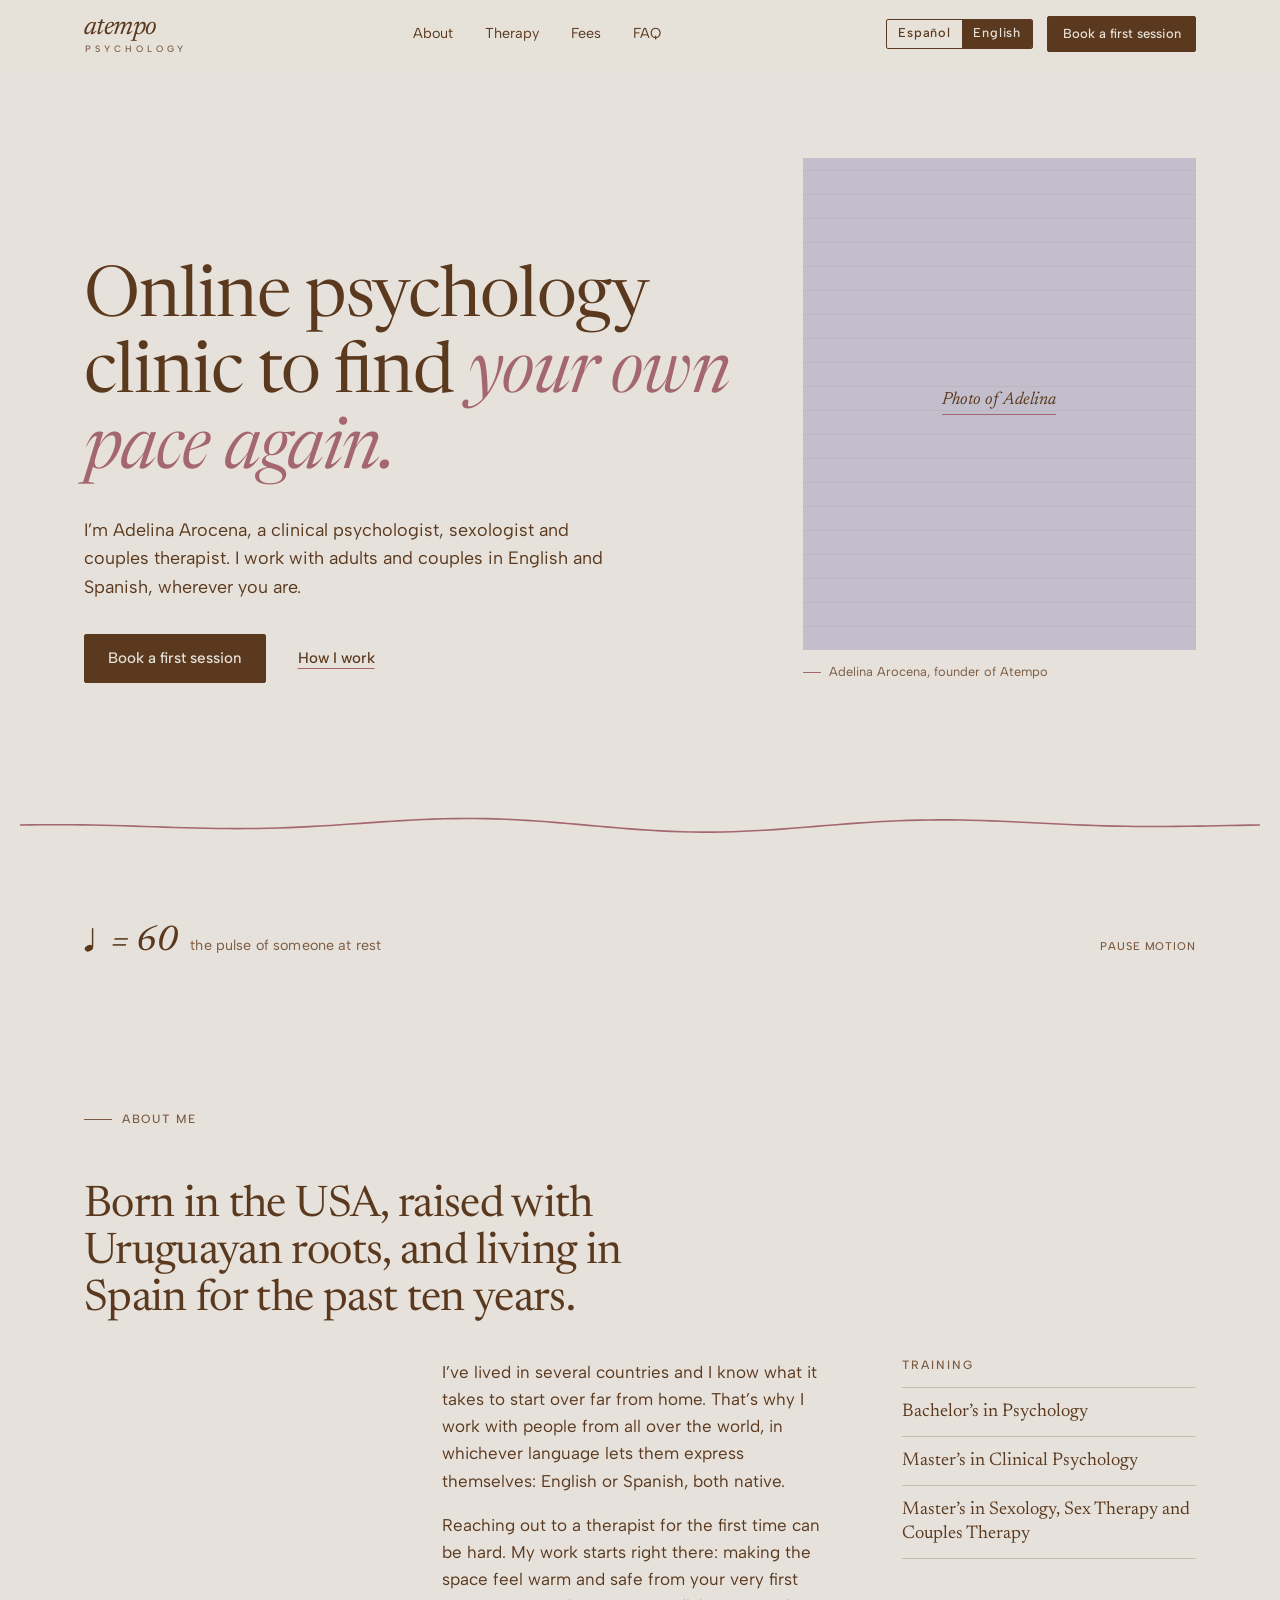
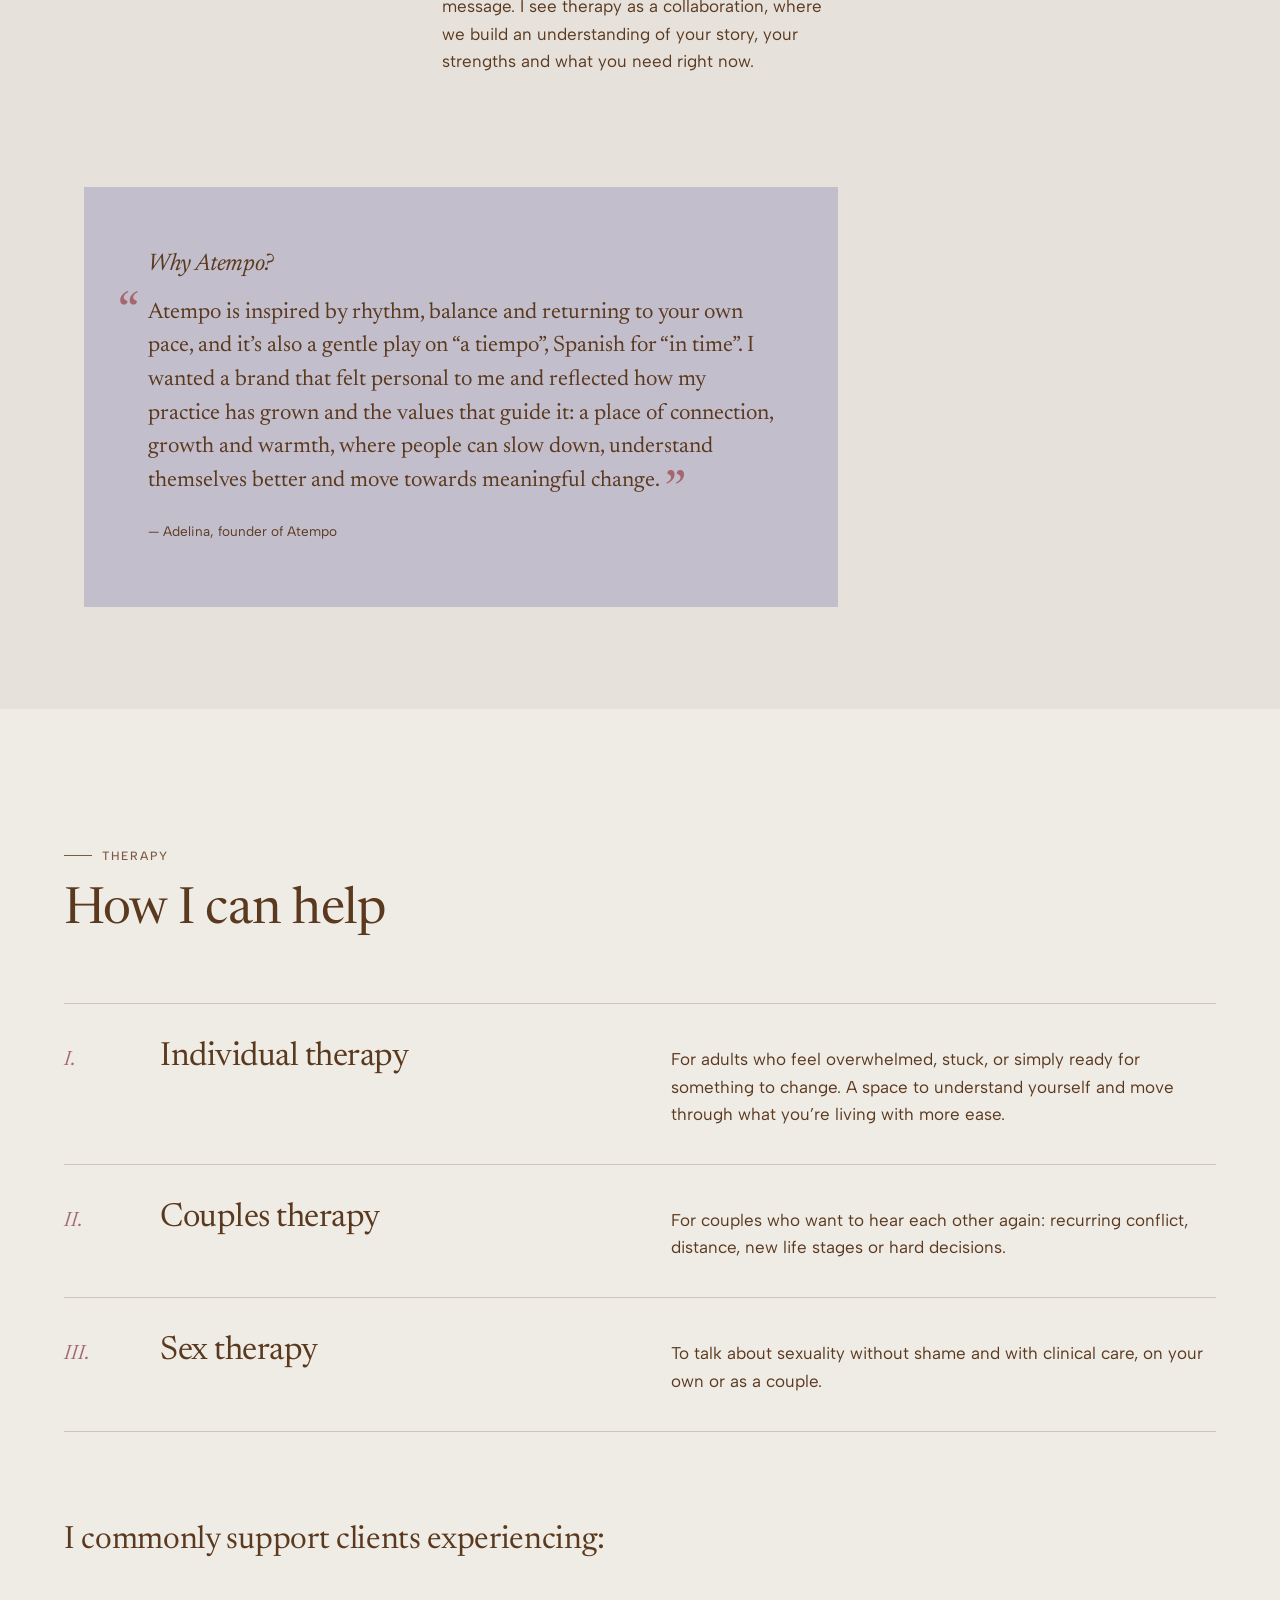
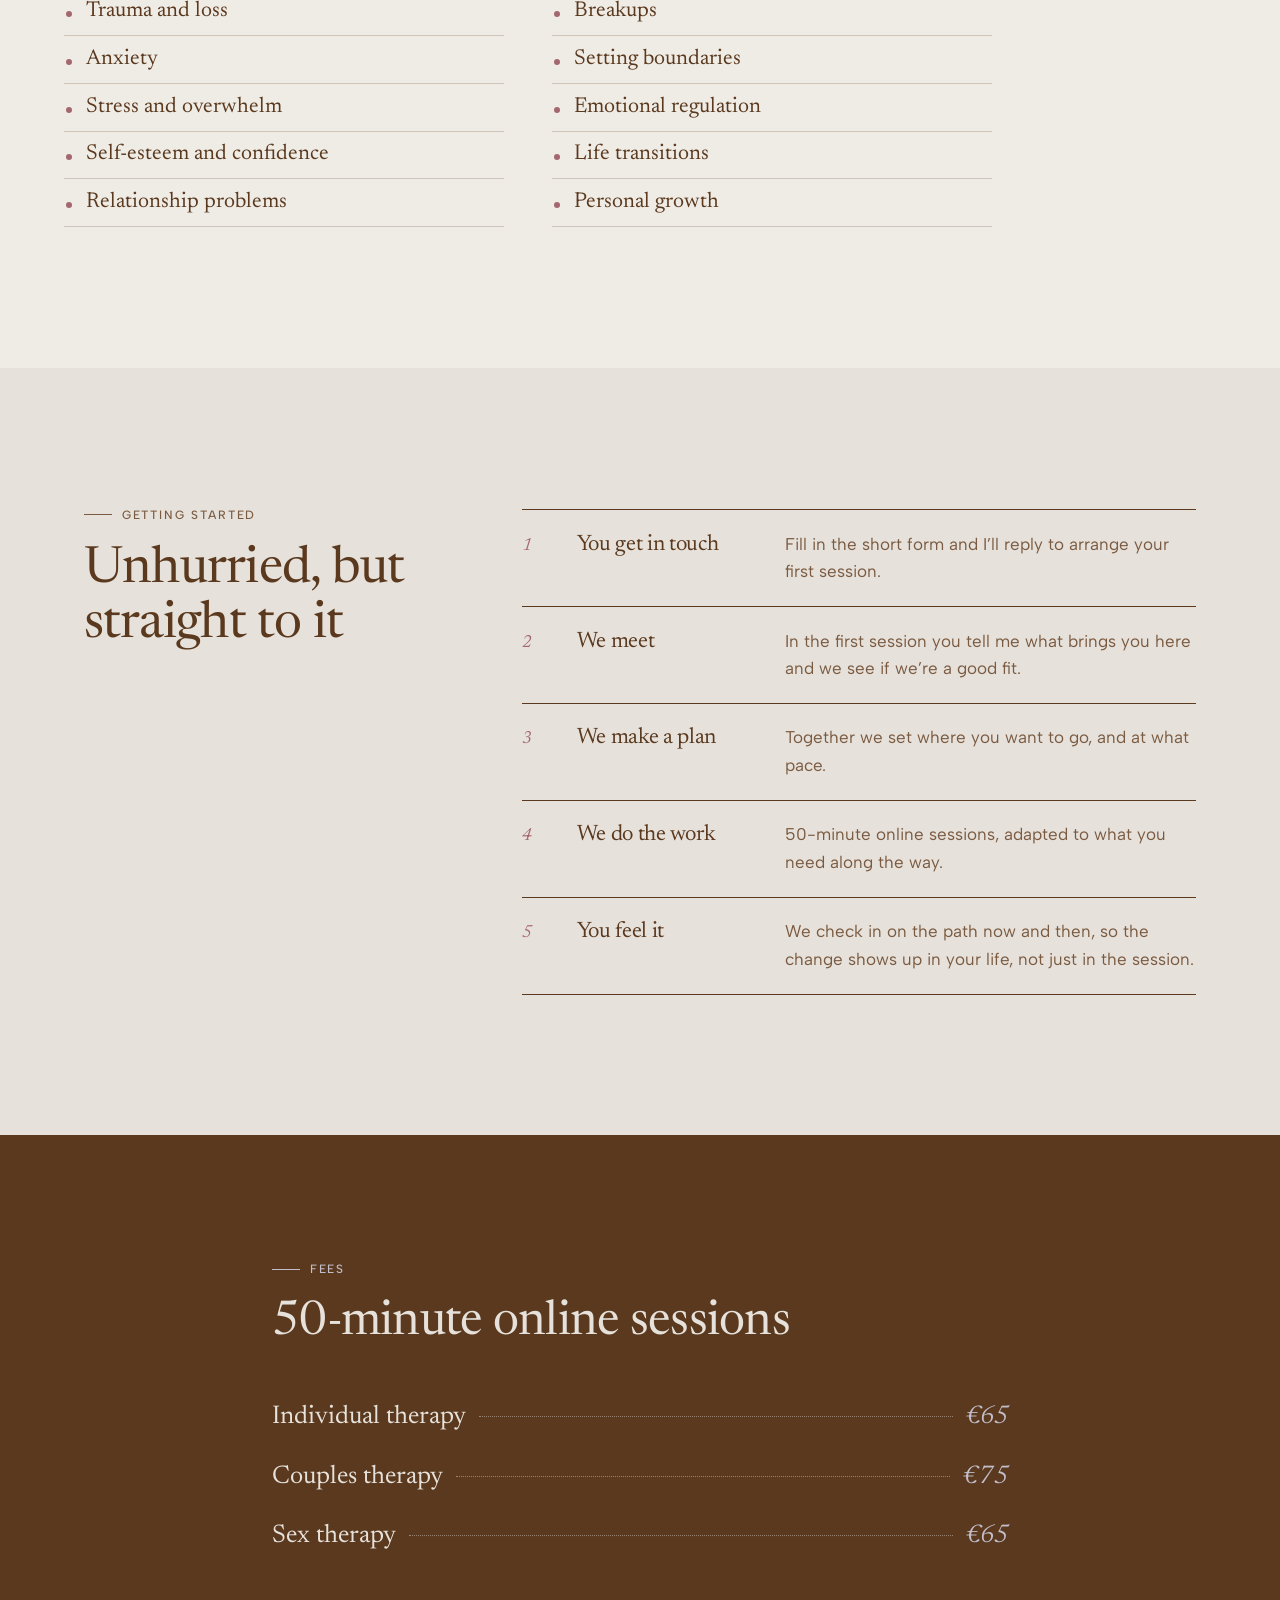
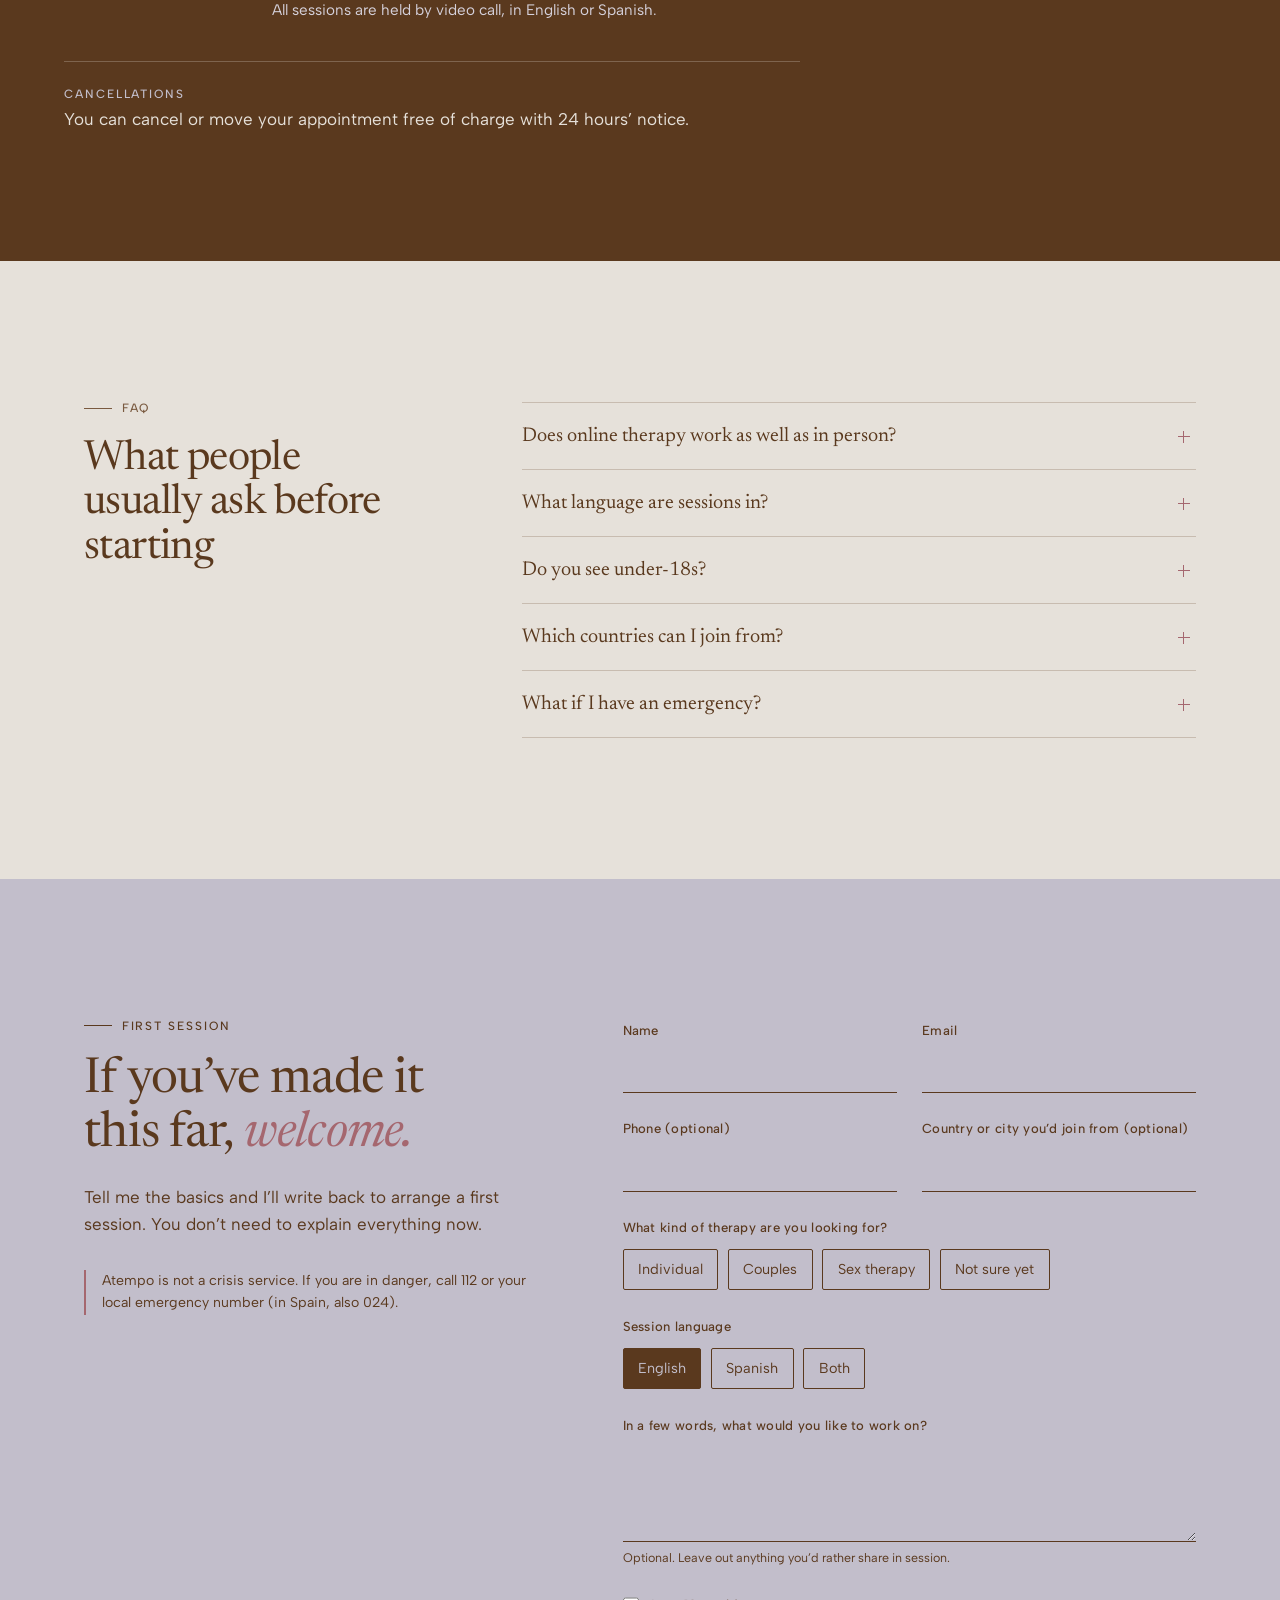
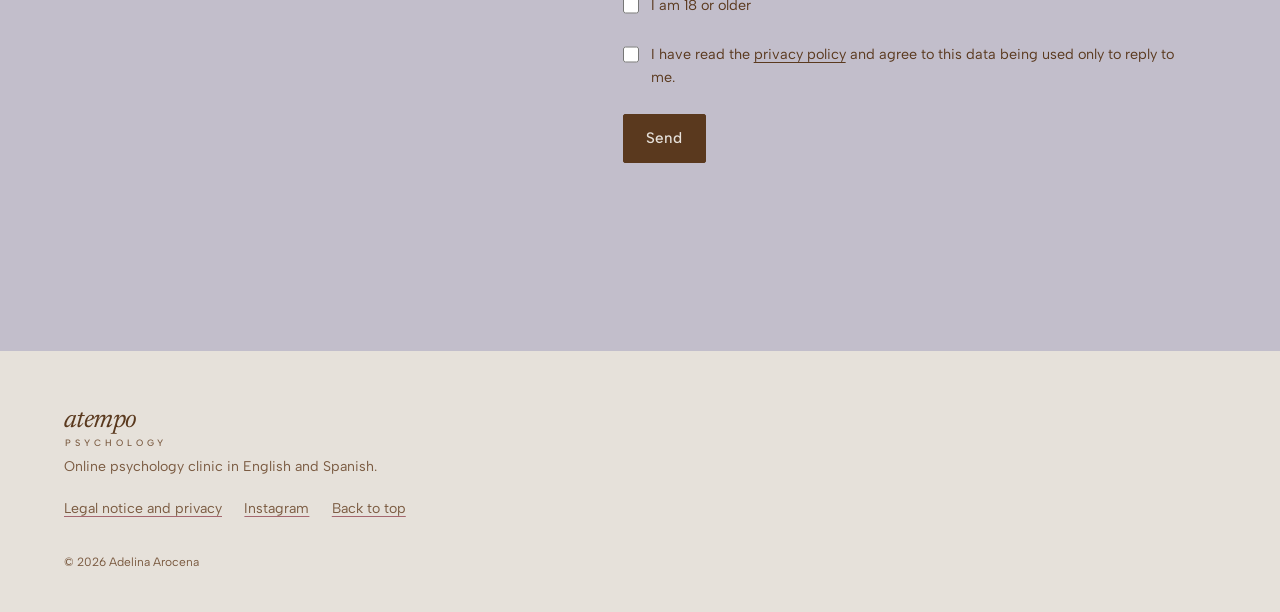
==== commit f34e6eca: "Correcciones de Adelina: clínica de psicología online, lista de temas, FAQ y formulario - Hero: quit" ====
--- a/index.html
+++ b/index.html
@@ -4,14 +4,14 @@
 <meta charset="utf-8">
 <meta name="viewport" content="width=device-width, initial-scale=1">
 <title>Atempo Psychology · Adelina Arocena, psicóloga clínica online</title>
-<meta name="description" content="Terapia psicológica online en español e inglés con Adelina Arocena: terapia individual, de pareja y sexual para adultos, estés donde estés.">
+<meta name="description" content="Clínica de psicología online en español e inglés con Adelina Arocena: terapia individual, de pareja y sexual para adultos, estés donde estés.">
 <link rel="canonical" href="https://atempopsychology.com/">
 <link rel="alternate" hreflang="es" href="https://atempopsychology.com/">
 <link rel="alternate" hreflang="en" href="https://atempopsychology.com/en/">
 <link rel="alternate" hreflang="x-default" href="https://atempopsychology.com/">
 <meta property="og:type" content="website">
 <meta property="og:title" content="Atempo Psychology · Adelina Arocena, psicóloga clínica online">
-<meta property="og:description" content="Terapia psicológica online en español e inglés con Adelina Arocena: terapia individual, de pareja y sexual para adultos, estés donde estés.">
+<meta property="og:description" content="Clínica de psicología online en español e inglés con Adelina Arocena: terapia individual, de pareja y sexual para adultos, estés donde estés.">
 <meta property="og:url" content="https://atempopsychology.com/">
 <meta property="og:image" content="https://atempopsychology.com/assets/img/og.png">
 <meta property="og:locale" content="es_ES">
@@ -19,13 +19,13 @@
 <link rel="icon" href="assets/img/favicon.svg" type="image/svg+xml">
 <link rel="preload" href="assets/fonts/newsreader-latin-opsz-normal.woff2" as="font" type="font/woff2" crossorigin>
 <link rel="preload" href="assets/fonts/albert-sans-latin-wght-normal.woff2" as="font" type="font/woff2" crossorigin>
-<link rel="stylesheet" href="assets/css/site.css?v=mv590gkk">
+<link rel="stylesheet" href="assets/css/site.css?v=mv5a7b93">
 <script>document.documentElement.classList.add('js');</script>
 <script>
 /* Primera visita: si el navegador no está en español, se muestra la versión en inglés */
 try{if(!localStorage.getItem('atempo-lang')&&!/^es\b/i.test(navigator.language||'')&&!/[?&]lang=es/.test(location.search)){location.replace('en/'+location.hash)}}catch(e){}
 </script>
-<script type="application/ld+json">{"@context":"https://schema.org","@type":"Psychologist","name":"Atempo Psychology","founder":{"@type":"Person","name":"Adelina Arocena","jobTitle":"Psicóloga clínica"},"description":"Terapia psicológica online en español e inglés con Adelina Arocena: terapia individual, de pareja y sexual para adultos, estés donde estés.","url":"https://atempopsychology.com/","areaServed":"Worldwide","availableLanguage":["es","en"]}</script>
+<script type="application/ld+json">{"@context":"https://schema.org","@type":"Psychologist","name":"Atempo Psychology","founder":{"@type":"Person","name":"Adelina Arocena","jobTitle":"Psicóloga clínica"},"description":"Clínica de psicología online en español e inglés con Adelina Arocena: terapia individual, de pareja y sexual para adultos, estés donde estés.","url":"https://atempopsychology.com/","areaServed":"Worldwide","availableLanguage":["es","en"]}</script>
 </head>
 <body>
 <a class="skip" href="#main">Saltar al contenido</a>
@@ -53,17 +53,13 @@
 
 <section class="hero" aria-labelledby="hero-title">
   <div class="hero__text">
-    <dl class="entry">
-      <dt><span class="entry__term">a tempo</span> <span class="entry__gram">(it.) loc. musical</span></dt>
-      <dd>Indicación que pide volver al tiempo original después de haberlo acelerado o detenido.</dd>
-    </dl>
-    <h1 id="hero-title">Terapia online para volver a <em>tu propio ritmo.</em></h1>
+    <h1 id="hero-title">Clínica de psicología online para volver a <em>tu propio ritmo.</em></h1>
     <p class="hero__lead">Soy Adelina Arocena, psicóloga clínica, sexóloga y terapeuta de pareja. Acompaño a adultos y parejas en español y en inglés, estés donde estés.</p>
     <p class="hero__actions">
       <a class="btn" href="#contacto">Pedir una primera consulta</a>
       <a class="link" href="#pasos">Cómo trabajo</a>
     </p>
-    <ul class="facts"><li>Online, por videollamada</li><li>Español e inglés</li><li>Adultos y parejas</li><li>Sesiones de 50 min</li></ul>
+
   </div>
   <figure class="portrait">
     <div class="portrait__frame">
@@ -85,7 +81,7 @@
   <p class="kicker">Sobre mí</p>
   <h2 id="about-title" class="about__title reveal">Nací en Estados Unidos, crecí entre raíces uruguayas y llevo diez años viviendo en España.</h2>
   <div class="about__body reveal">
-    <p>He vivido en varios países y sé lo que es empezar de cero lejos de casa. Por eso trabajo con personas de todas partes del mundo, en el idioma en el que mejor puedan contar lo que les pasa: español o inglés, los dos nativos.</p>
+    <p>He vivido en varios países y sé lo que es empezar de cero lejos de casa. Por eso trabajo con personas de todas partes del mundo, en el idioma en el que mejor puedan expresarse: español o inglés, los dos nativos.</p>
     <p>Dar el paso de escribir a una psicóloga por primera vez puede costar. Mi trabajo empieza ahí: que desde el primer mensaje sientas un espacio cálido y seguro. Entiendo la terapia como un trabajo en equipo, en el que vamos comprendiendo juntos tu historia, tus recursos y lo que necesitas ahora.</p>
   </div>
   <aside class="about__creds reveal" aria-labelledby="creds-title">
@@ -124,9 +120,9 @@
     </li>
   </ol>
   <div class="themes reveal">
-    <h3>Temas con los que trabajo a menudo</h3>
+    <h3>Suelo acompañar a personas que atraviesan:</h3>
     <ul class="themes__list"><li>Trauma y duelo</li><li>Ansiedad</li><li>Estrés y sensación de desborde</li><li>Autoestima y confianza en ti</li><li>Problemas de pareja</li><li>Rupturas</li><li>Poner límites</li><li>Regulación emocional</li><li>Cambios vitales y adaptación</li><li>Crecimiento personal</li></ul>
-    <p class="themes__for"><span>Y muchas veces, con</span> <em>personas expatriadas</em>, <em>parejas</em>, <em>introvertidos</em>, <em>extrovertidos</em>.</p>
+
   </div>
 </section>
 
@@ -153,7 +149,10 @@
     <div class="programme__row"><dt>Terapia sexual</dt><dd>65 €</dd></div>
   </dl>
   <p class="fees__note">Todas las sesiones son por videollamada, en español o en inglés.</p>
-  
+  <dl class="fees__info">
+    
+    <div><dt>Cancelaciones</dt><dd>Puedes cancelar o cambiar tu cita sin coste avisando con 24 horas de antelación.</dd></div>
+  </dl>
 </section>
 
 <section class="faq" id="preguntas" aria-labelledby="faq-title">
@@ -163,10 +162,10 @@
   </div>
   <div class="faq__list">
     <details><summary>¿La terapia online funciona igual que la presencial?</summary><p>Para la mayoría de las personas, sí. La investigación muestra que la terapia online puede ser tan eficaz como la presencial, y te ahorra desplazamientos: solo necesitas un dispositivo, buena conexión y un sitio donde hablar con tranquilidad. No es lo indicado para todo el mundo; si tienes dudas, escríbeme y lo valoramos.</p></details>
-    <details><summary>¿En qué idioma son las sesiones?</summary><p>En español o en inglés, los dos son mis idiomas nativos. Puedes elegir el que te resulte más cómodo, y cambiar si en algún momento lo necesitas.</p></details>
+    <details><summary>¿En qué idioma son las sesiones?</summary><p>En español o en inglés, los dos son mis idiomas nativos. Puedes elegir el que te resulte más cómodo, o combinar los dos.</p></details>
     <details><summary>¿Atiendes a menores?</summary><p>No. Atempo trabaja solo con personas mayores de 18 años.</p></details>
     <details><summary>¿Desde qué países puedo hacer terapia contigo?</summary><p>Desde donde estés, siempre que podamos coincidir en un horario razonable.</p></details>
-    <details><summary>¿Y si estoy en una crisis?</summary><p>Atempo no es un servicio de urgencias. Si tu vida o la de otra persona corre peligro, llama al 112 o al número de emergencias de tu país. En España también puedes llamar al 024, la línea de atención a la conducta suicida, gratuita y disponible las 24 horas.</p></details>
+    <details><summary>¿Y si tengo una emergencia?</summary><p>Atempo no es un servicio de urgencias. Si tu vida o la de otra persona corre peligro, llama al 112 o al número de emergencias de tu país. En España también puedes llamar al 024, la línea de atención a la conducta suicida, gratuita y disponible las 24 horas.</p></details>
   </div>
 </section>
 
@@ -193,7 +192,7 @@
     </fieldset>
     <fieldset class="choice">
       <legend>Idioma de las sesiones</legend>
-      <label><input type="radio" name="idioma" value="Español" checked> <span>Español</span></label><label><input type="radio" name="idioma" value="Inglés"> <span>Inglés</span></label>
+      <label><input type="radio" name="idioma" value="Español" checked> <span>Español</span></label><label><input type="radio" name="idioma" value="Inglés"> <span>Inglés</span></label><label><input type="radio" name="idioma" value="Los dos"> <span>Los dos</span></label>
     </fieldset>
     <div class="field field--wide"><label for="f-msg">En pocas palabras, ¿qué te gustaría trabajar?</label><textarea id="f-msg" name="mensaje" rows="3" maxlength="800" aria-describedby="f-msg-hint"></textarea><small id="f-msg-hint">Opcional. No incluyas detalles que prefieras contar en sesión.</small></div>
     <label class="check"><input type="checkbox" name="mayor_de_18" value="si" required> <span>Soy mayor de 18 años</span></label>
@@ -209,15 +208,15 @@
 
 <footer class="foot">
   <p class="mark mark--foot"><span class="mark__word">atempo</span><span class="mark__sub">psychology</span></p>
-  <p>Terapia psicológica online en español e inglés.</p>
+  <p>Clínica de psicología online en español e inglés.</p>
   <p class="foot__links">
     <a href="privacidad.html">Aviso legal y privacidad</a>
-    
+    <a href="https://instagram.com/atempo__psych" rel="noopener">Instagram</a>
     <a href="#top">Volver arriba</a>
   </p>
   <p class="foot__small">© 2026 Adelina Arocena</p>
 </footer>
 
-<script src="assets/js/site.js?v=mv590gkk" defer></script>
+<script src="assets/js/site.js?v=mv5a7b93" defer></script>
 </body>
 </html>
--- a/assets/css/site.css
+++ b/assets/css/site.css
@@ -75,7 +75,7 @@
 .entry__term{font:italic 400 1.35rem/1.2 var(--serif)}
 .entry__gram{font-size:.8rem;color:var(--brown-2);margin-left:.4em}
 .entry dd{margin:0;font-size:.92rem;color:var(--brown-2);line-height:1.5}
-.hero h1{font-size:clamp(2.5rem,6vw,4.4rem);font-weight:380;max-width:13ch}
+.hero h1{font-size:clamp(2.4rem,6vw,4.4rem);font-weight:380;max-width:16ch}
 .hero__lead{font-size:clamp(1.05rem,1.4vw,1.2rem);max-width:34rem;margin:1.6rem 0 2rem;color:var(--brown)}
 .hero__actions{display:flex;flex-wrap:wrap;align-items:center;gap:1.4rem 2rem;margin:0}
 
@@ -122,7 +122,9 @@
 }
 .quote{margin:clamp(30px,5vw,60px) 0 0;background:var(--lav);padding:clamp(28px,5vw,64px);position:relative}
 .quote__title{font:italic 400 1.5rem/1.1 var(--serif);margin-bottom:1.2rem;color:var(--brown)}
-.quote blockquote{margin:0}
+.quote blockquote{margin:0;position:relative}
+.quote blockquote p::before{content:"“";position:absolute;left:-.55em;top:-.12em;font-size:2.4em;line-height:1;color:var(--rose)}
+.quote blockquote p::after{content:"”";font-size:2.4em;line-height:0;vertical-align:-.42em;margin-left:.08em;color:var(--rose)}
 .quote blockquote p{font:400 clamp(1.15rem,1.8vw,1.4rem)/1.5 var(--serif);margin:0;max-width:40rem}
 .quote figcaption{margin-top:1.4rem;font-size:.85rem;color:var(--brown-2)}
 .quote figcaption::before{content:"— "}
@@ -143,9 +145,11 @@
 }
 .themes{margin-top:clamp(56px,7vw,96px);display:grid;gap:1.2rem}
 .themes h3{font:500 .75rem/1 var(--sans);letter-spacing:.16em;text-transform:uppercase;color:var(--brown-2)}
-.themes__list{list-style:none;padding:0;margin:0;font:400 clamp(1.3rem,2.4vw,1.9rem)/1.45 var(--serif);max-width:58rem}
-.themes__list li{display:inline}
-.themes__list li:not(:last-child)::after{content:" · ";color:var(--rose);padding:0 .15em}
+.themes h3{text-transform:none;letter-spacing:-.01em;font:400 clamp(1.4rem,2.6vw,2rem)/1.2 var(--serif);color:var(--brown);margin-bottom:.6rem}
+.themes__list{list-style:none;padding:0;margin:0;font:400 clamp(1.15rem,1.8vw,1.35rem)/1.35 var(--serif);max-width:58rem;columns:1;column-gap:3rem}
+@media (min-width:640px){.themes__list{columns:2}}
+.themes__list li{break-inside:avoid;padding:.55rem 0 .55rem 1.4rem;position:relative;border-bottom:1px solid var(--line)}
+.themes__list li::before{content:"";position:absolute;left:.1rem;top:1.05em;width:6px;height:6px;border-radius:50%;background:var(--rose)}
 .themes__for{margin:1rem 0 0;font-size:1rem;color:var(--brown-2)}
 .themes__for em{font:italic 400 1.15rem/1 var(--serif);color:var(--brown)}
 
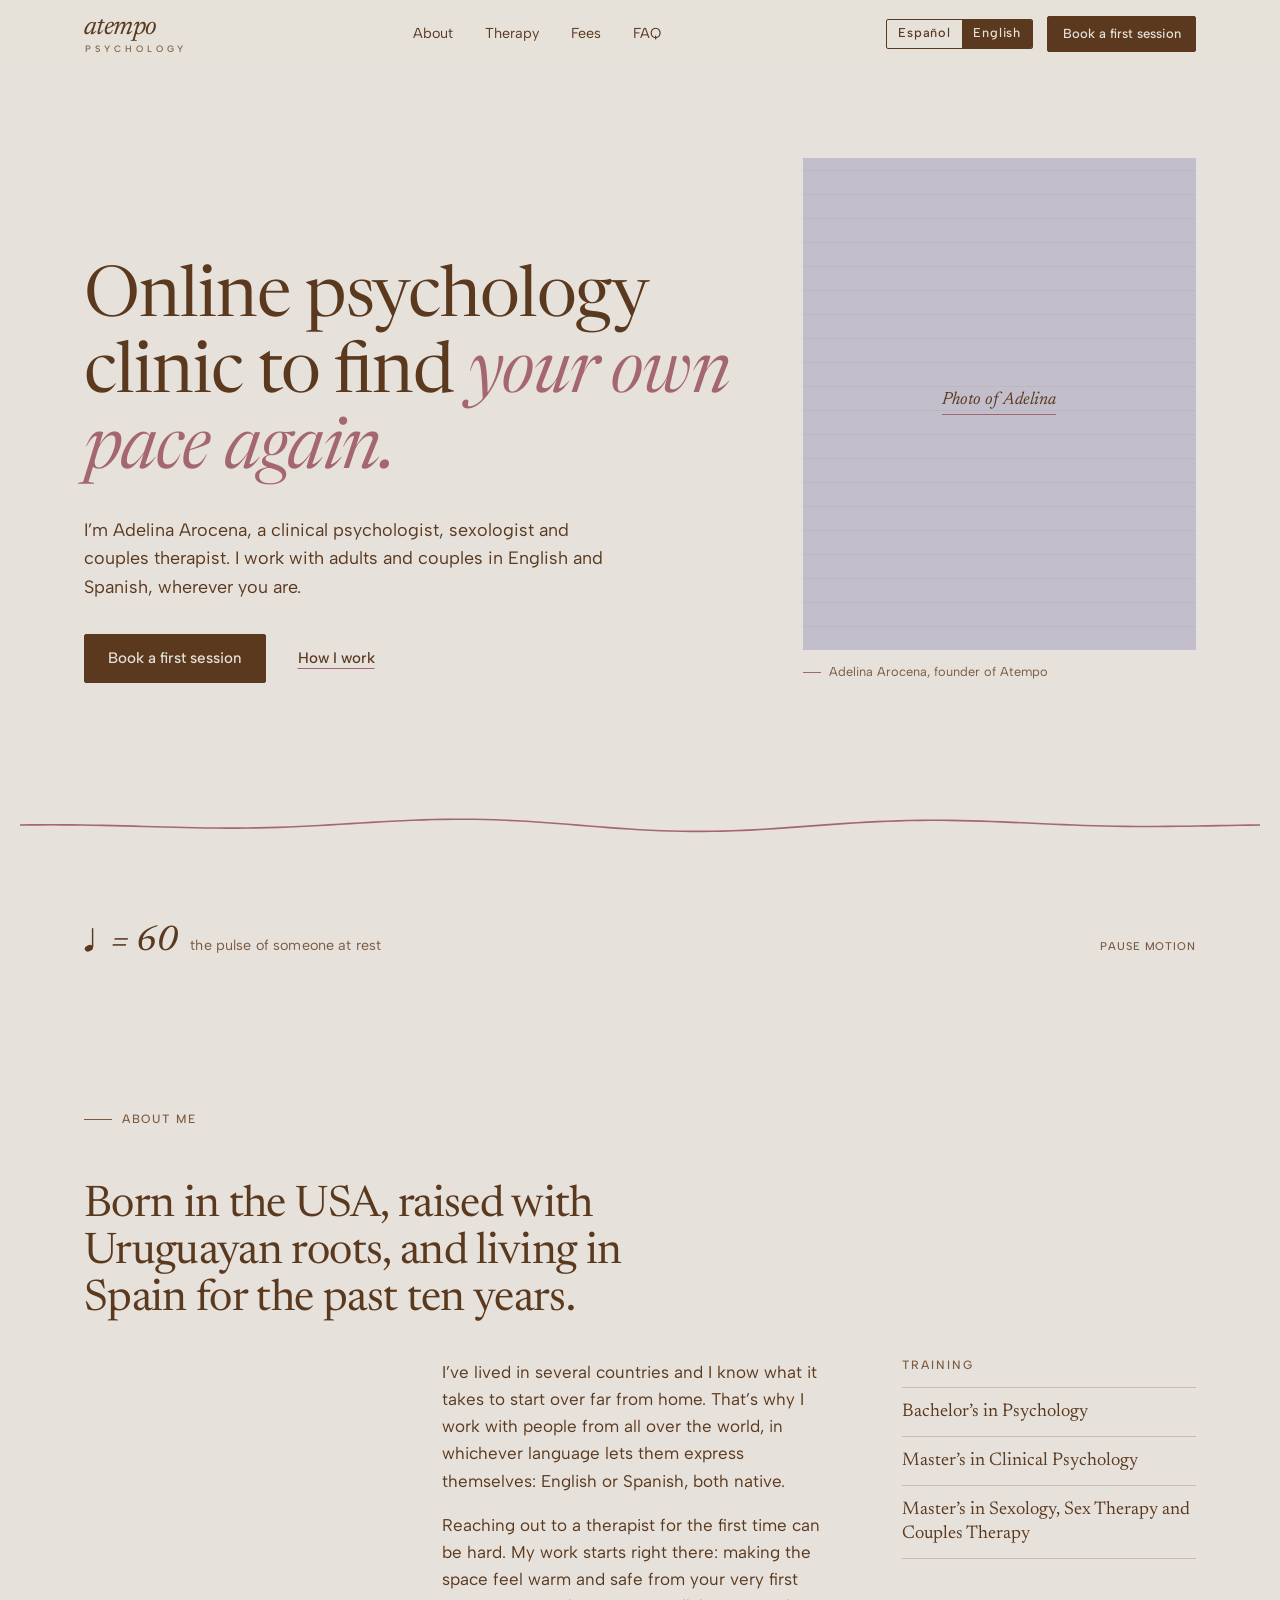
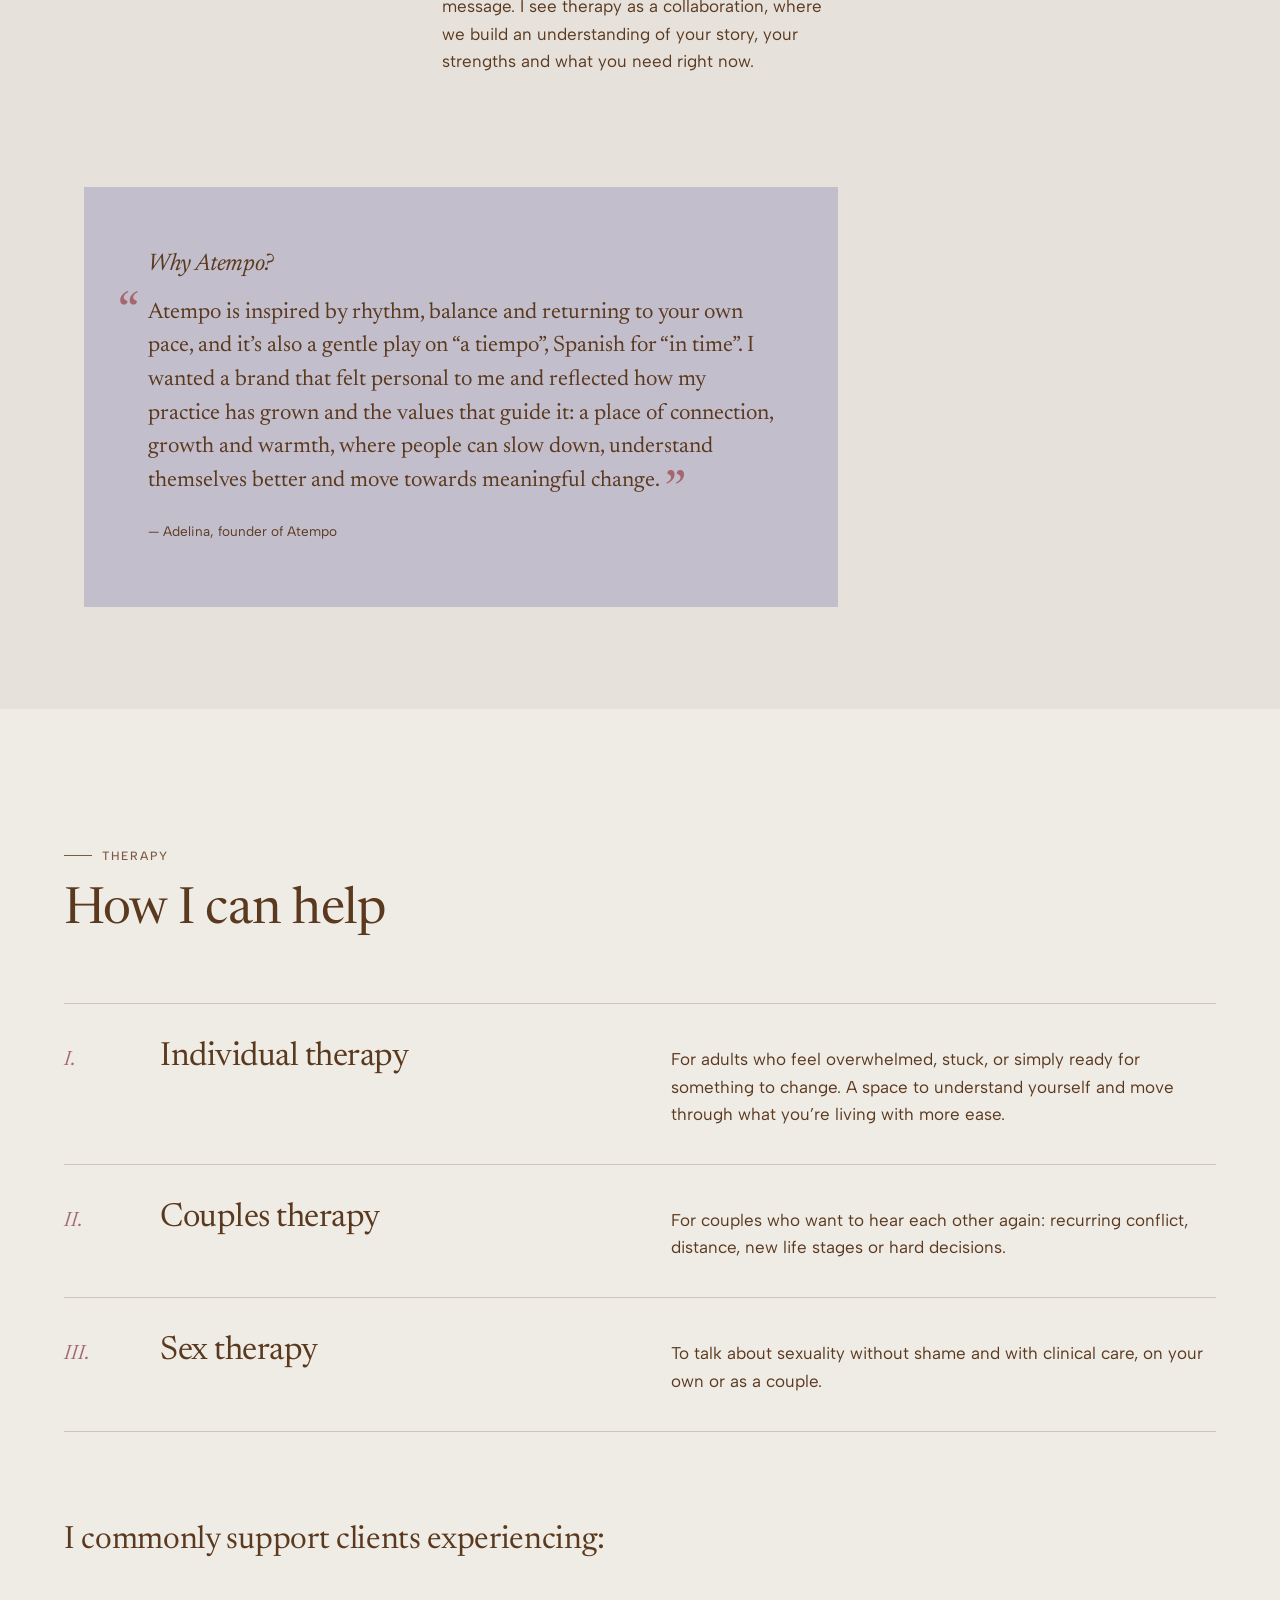
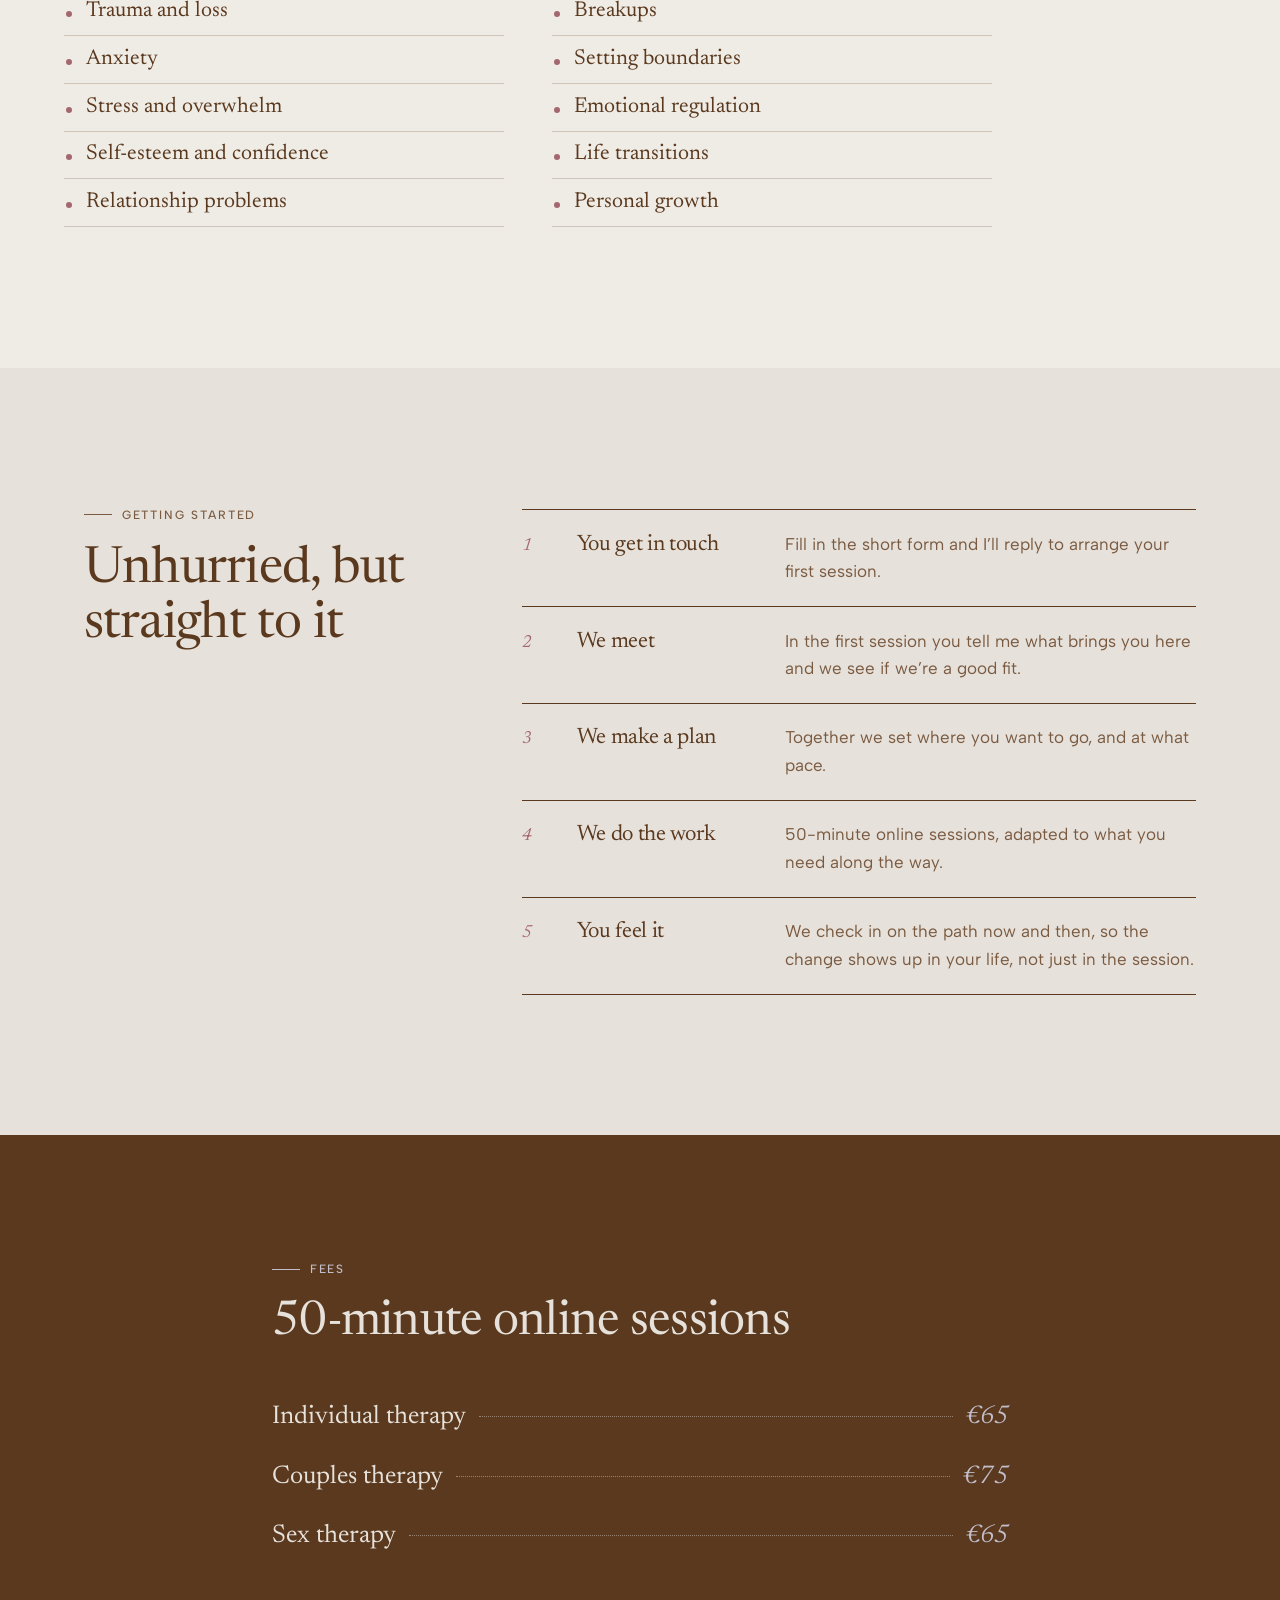
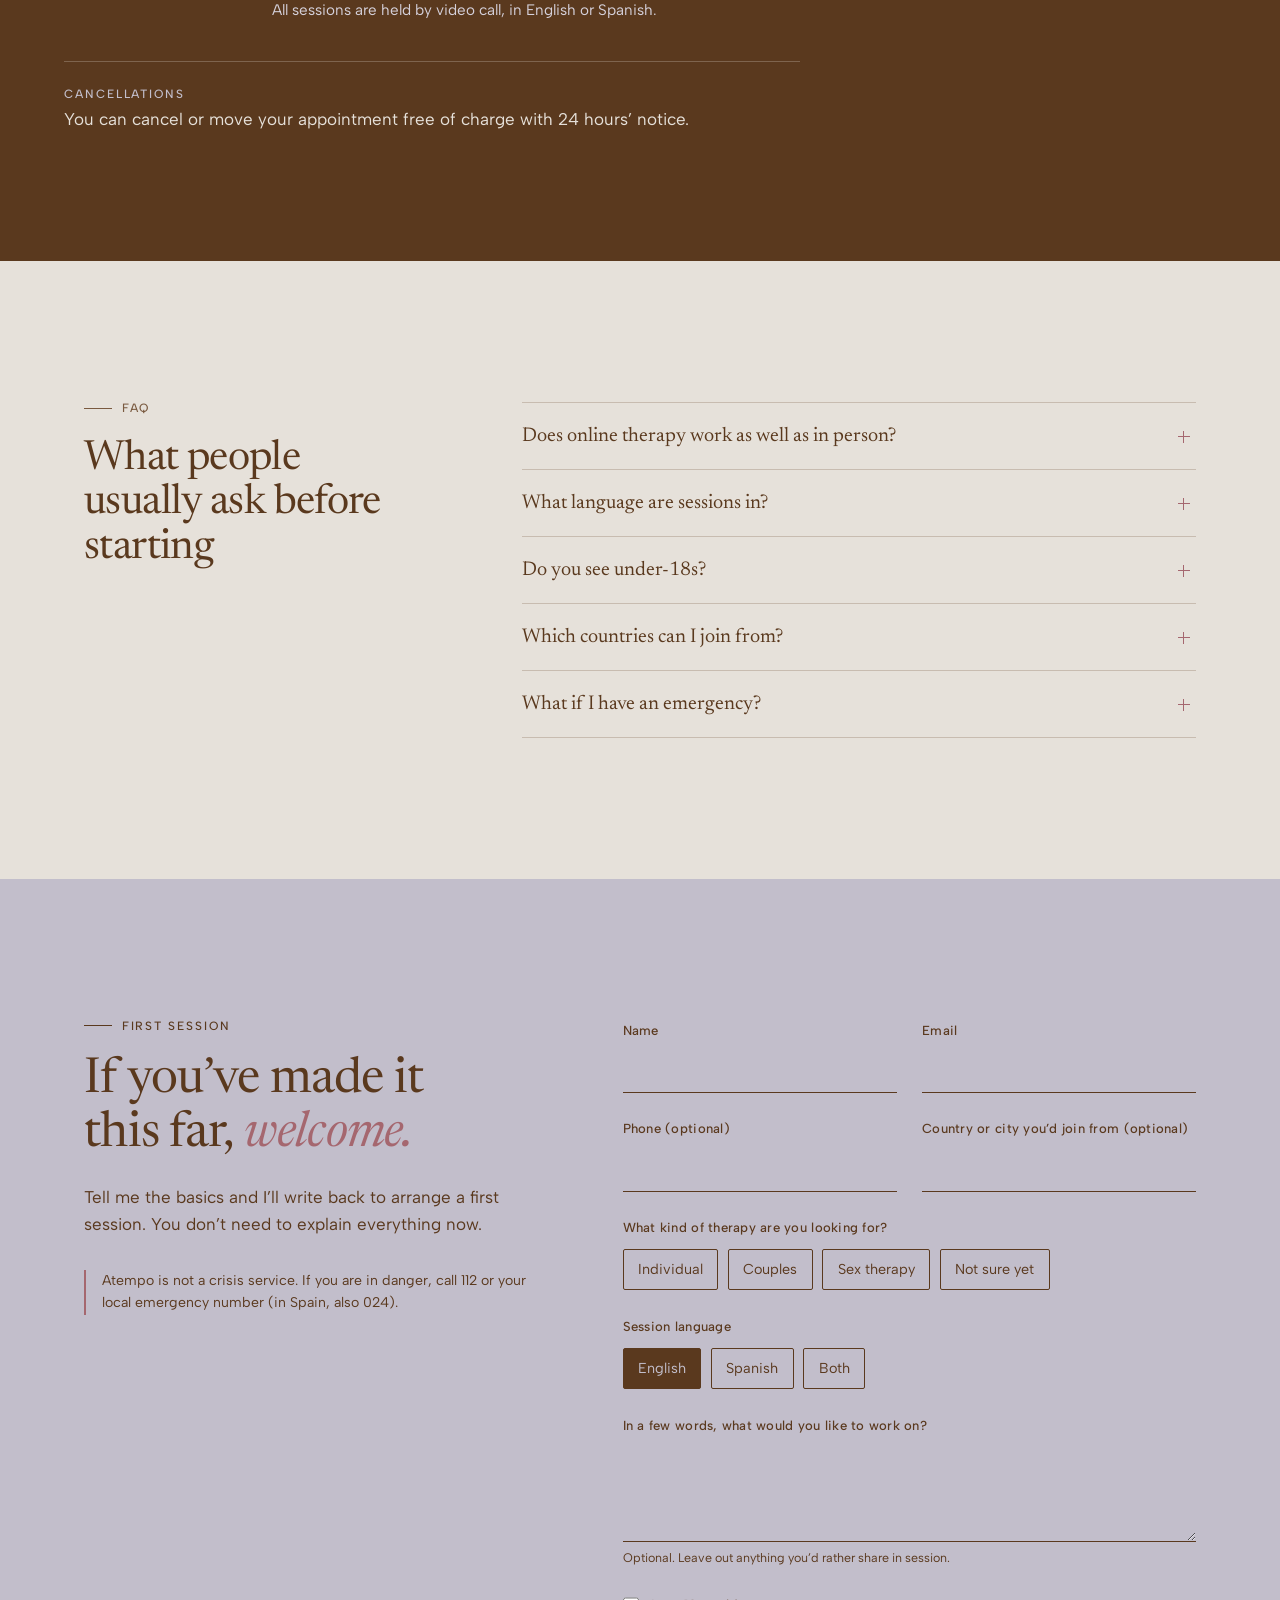
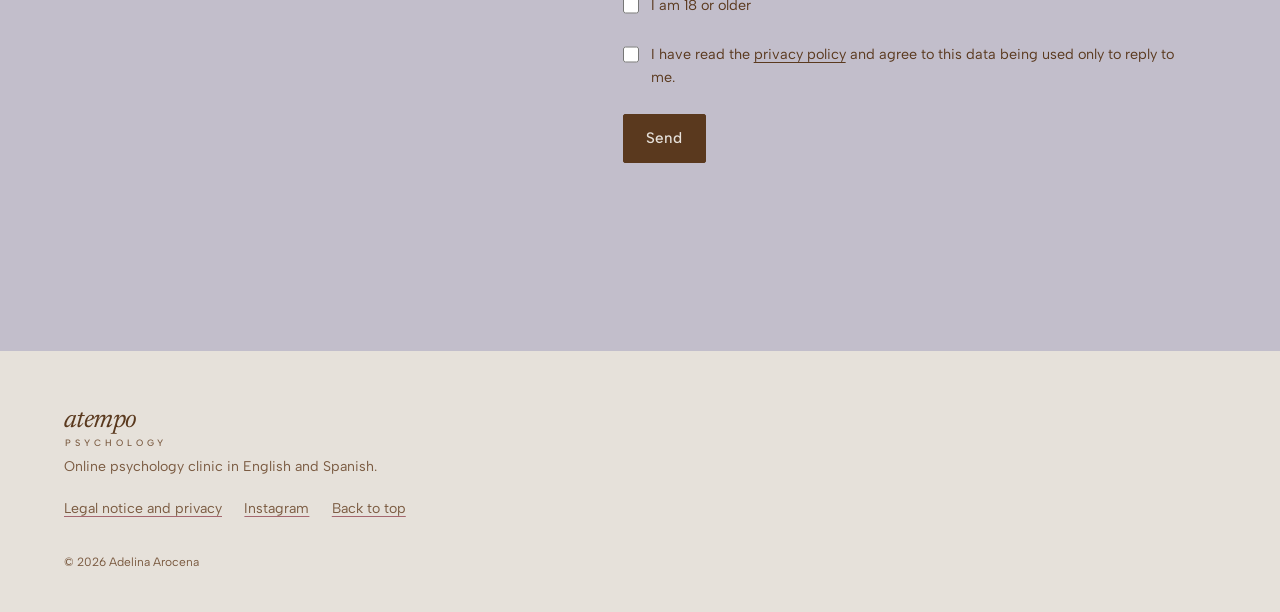
==== commit 651b3a20: "Ajustes de Adelina en el texto de Sobre mí (ES) Co-Authored-By: Claude Opus 5.5 <noreply@anthropic.c" ====
--- a/index.html
+++ b/index.html
@@ -19,7 +19,7 @@
 <link rel="icon" href="assets/img/favicon.svg" type="image/svg+xml">
 <link rel="preload" href="assets/fonts/newsreader-latin-opsz-normal.woff2" as="font" type="font/woff2" crossorigin>
 <link rel="preload" href="assets/fonts/albert-sans-latin-wght-normal.woff2" as="font" type="font/woff2" crossorigin>
-<link rel="stylesheet" href="assets/css/site.css?v=mv5a7b93">
+<link rel="stylesheet" href="assets/css/site.css?v=mv5a9yu7">
 <script>document.documentElement.classList.add('js');</script>
 <script>
 /* Primera visita: si el navegador no está en español, se muestra la versión en inglés */
@@ -81,8 +81,8 @@
   <p class="kicker">Sobre mí</p>
   <h2 id="about-title" class="about__title reveal">Nací en Estados Unidos, crecí entre raíces uruguayas y llevo diez años viviendo en España.</h2>
   <div class="about__body reveal">
-    <p>He vivido en varios países y sé lo que es empezar de cero lejos de casa. Por eso trabajo con personas de todas partes del mundo, en el idioma en el que mejor puedan expresarse: español o inglés, los dos nativos.</p>
-    <p>Dar el paso de escribir a una psicóloga por primera vez puede costar. Mi trabajo empieza ahí: que desde el primer mensaje sientas un espacio cálido y seguro. Entiendo la terapia como un trabajo en equipo, en el que vamos comprendiendo juntos tu historia, tus recursos y lo que necesitas ahora.</p>
+    <p>He vivido en varios países y sé lo que es empezar de cero lejos de lo conocido. Por eso trabajo con personas de todas partes del mundo, en el idioma en el que mejor puedan expresarse: español o inglés.</p>
+    <p>Dar el paso de escribir a una psicóloga por primera vez puede ser difícil. Mi trabajo empieza ahí: que desde el primer mensaje sientas un espacio cálido y seguro. Entiendo la terapia como un trabajo en equipo, en el que vamos comprendiendo juntos tu historia, tus recursos y lo que necesitas ahora.</p>
   </div>
   <aside class="about__creds reveal" aria-labelledby="creds-title">
     <h3 id="creds-title">Formación</h3>
@@ -217,6 +217,6 @@
   <p class="foot__small">© 2026 Adelina Arocena</p>
 </footer>
 
-<script src="assets/js/site.js?v=mv5a7b93" defer></script>
+<script src="assets/js/site.js?v=mv5a9yu7" defer></script>
 </body>
 </html>
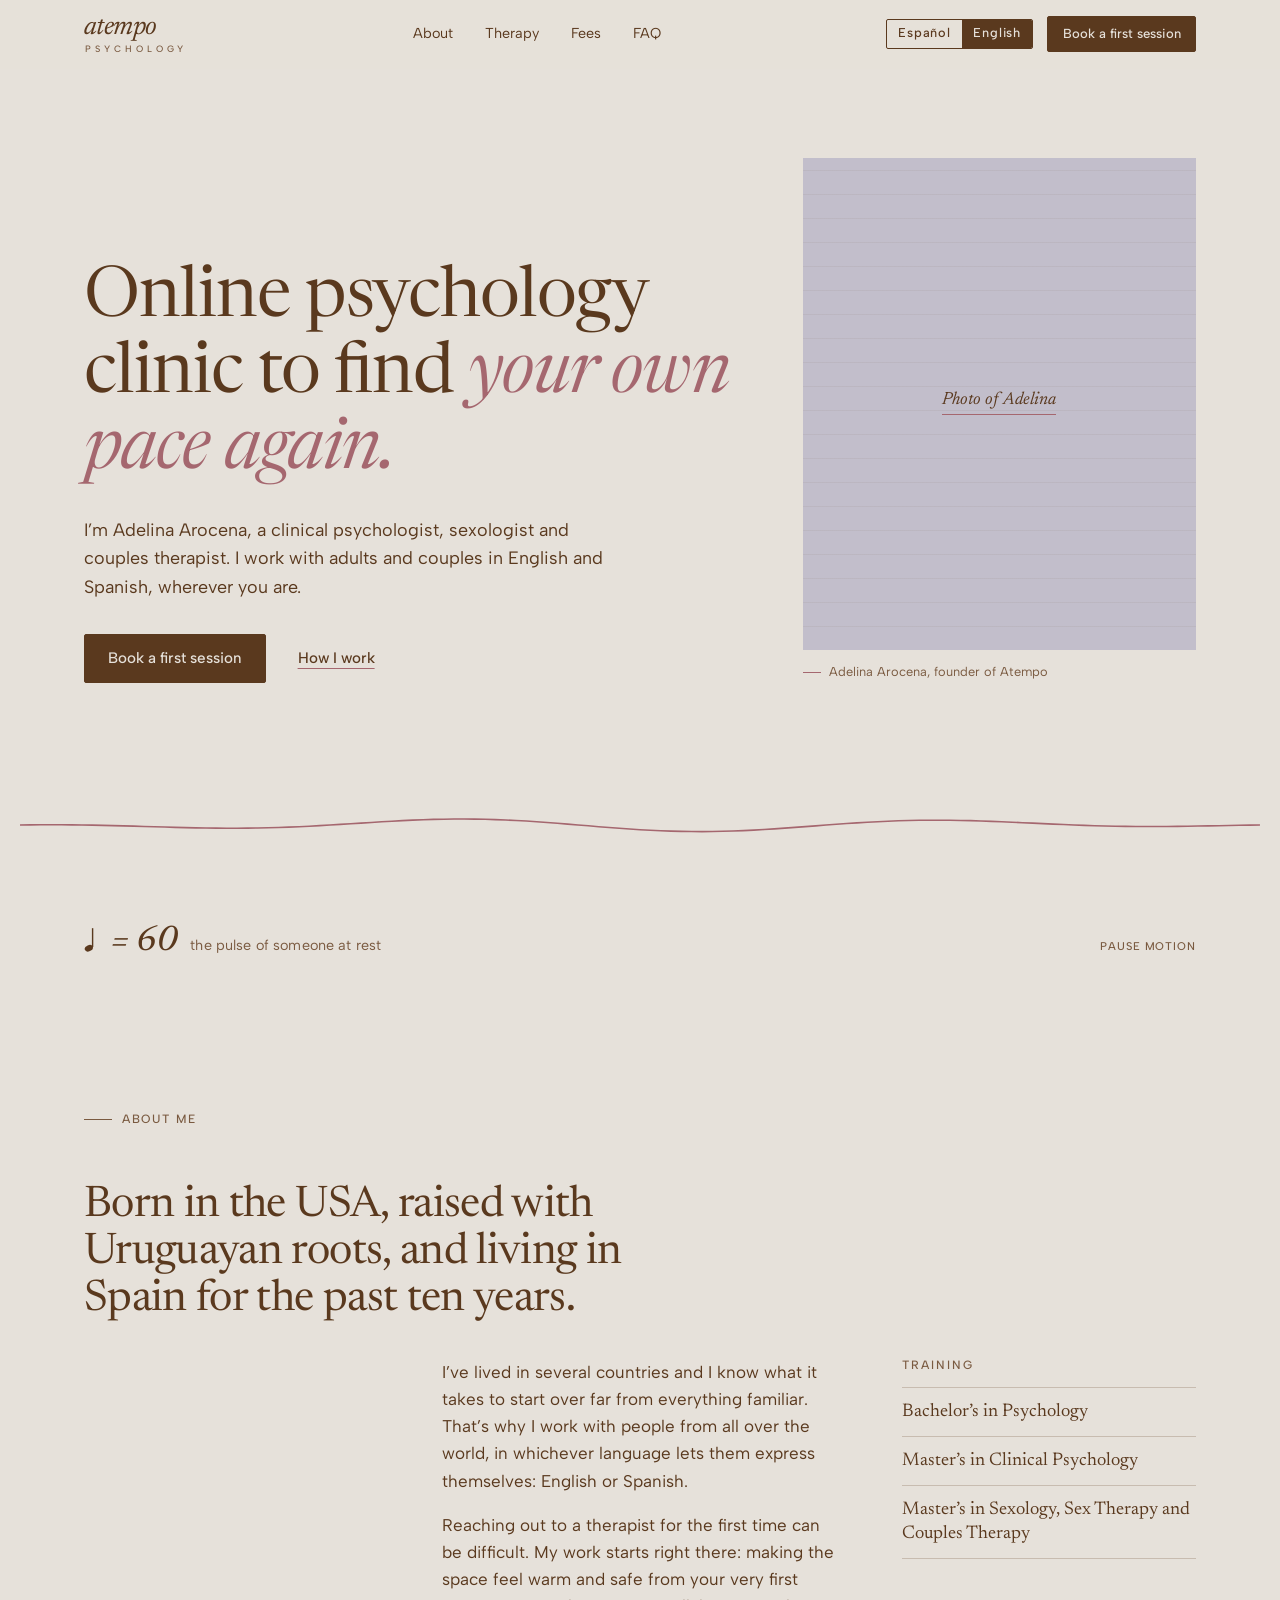
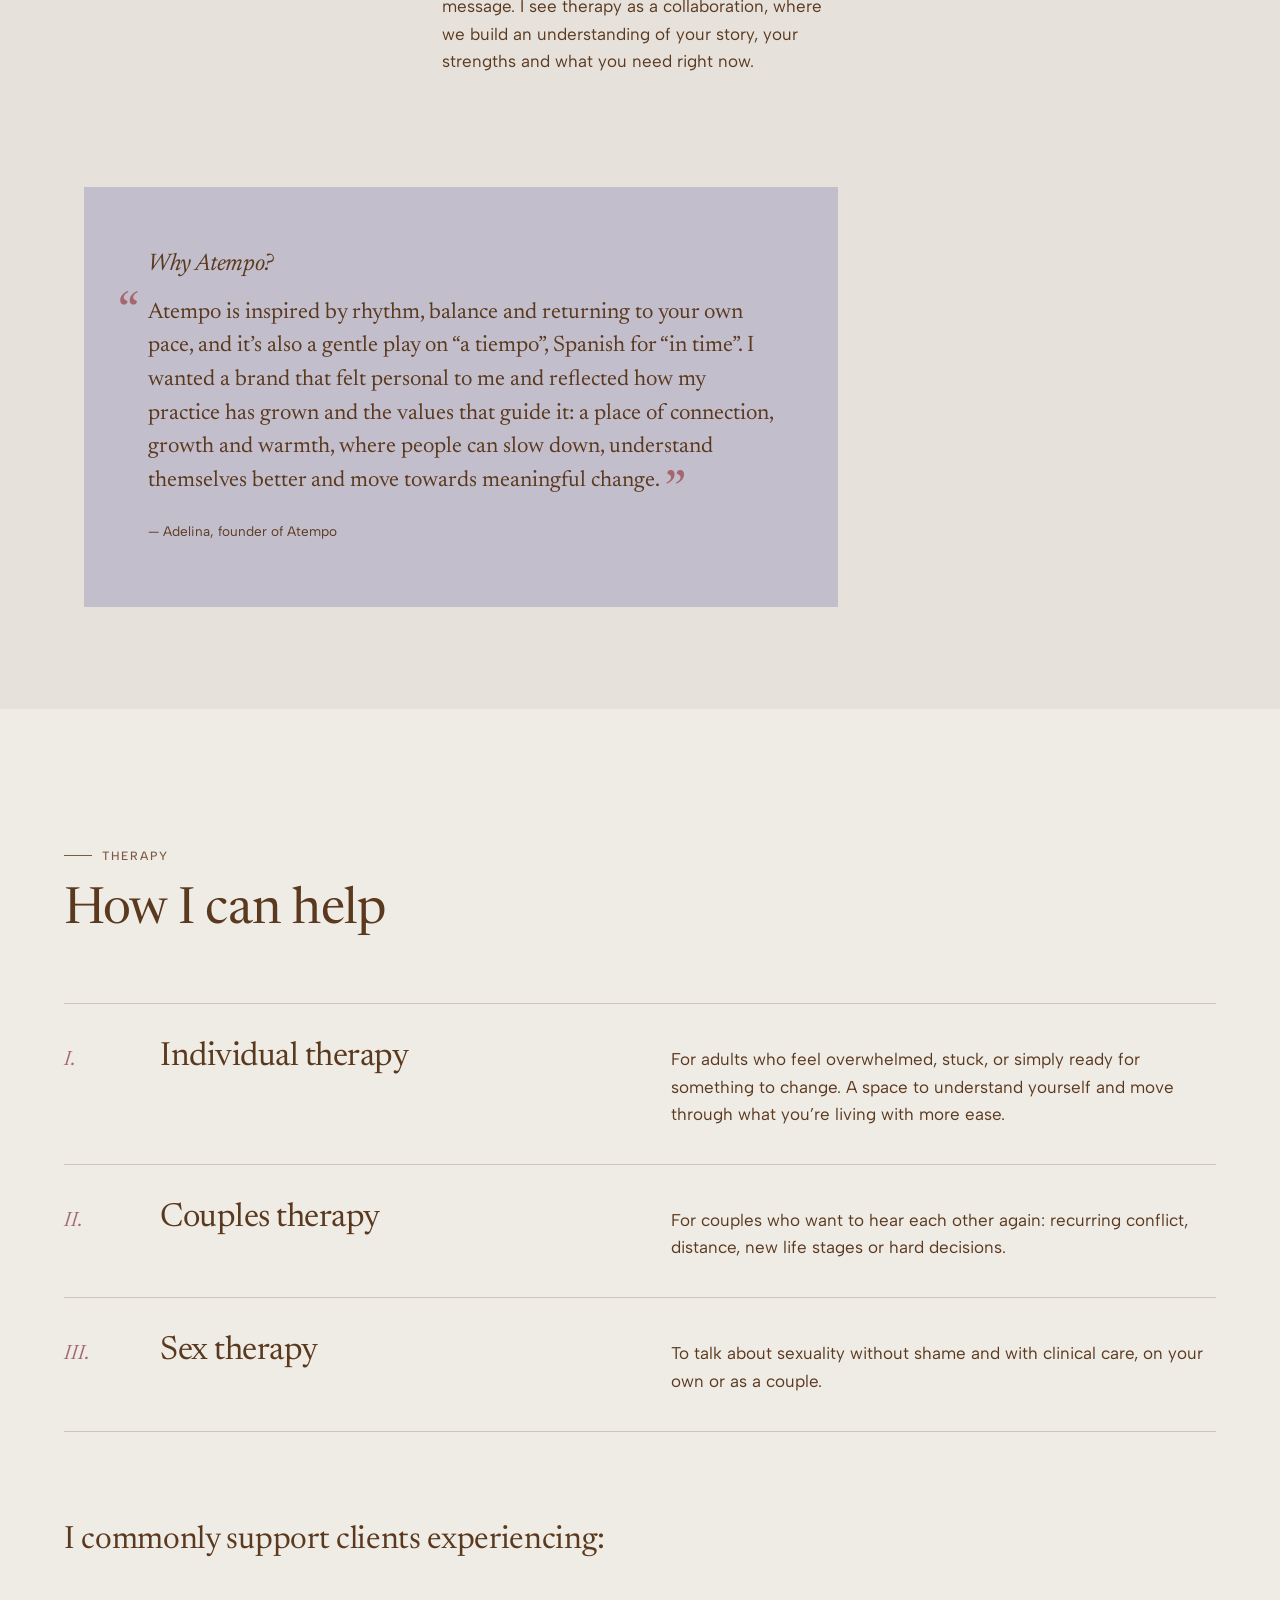
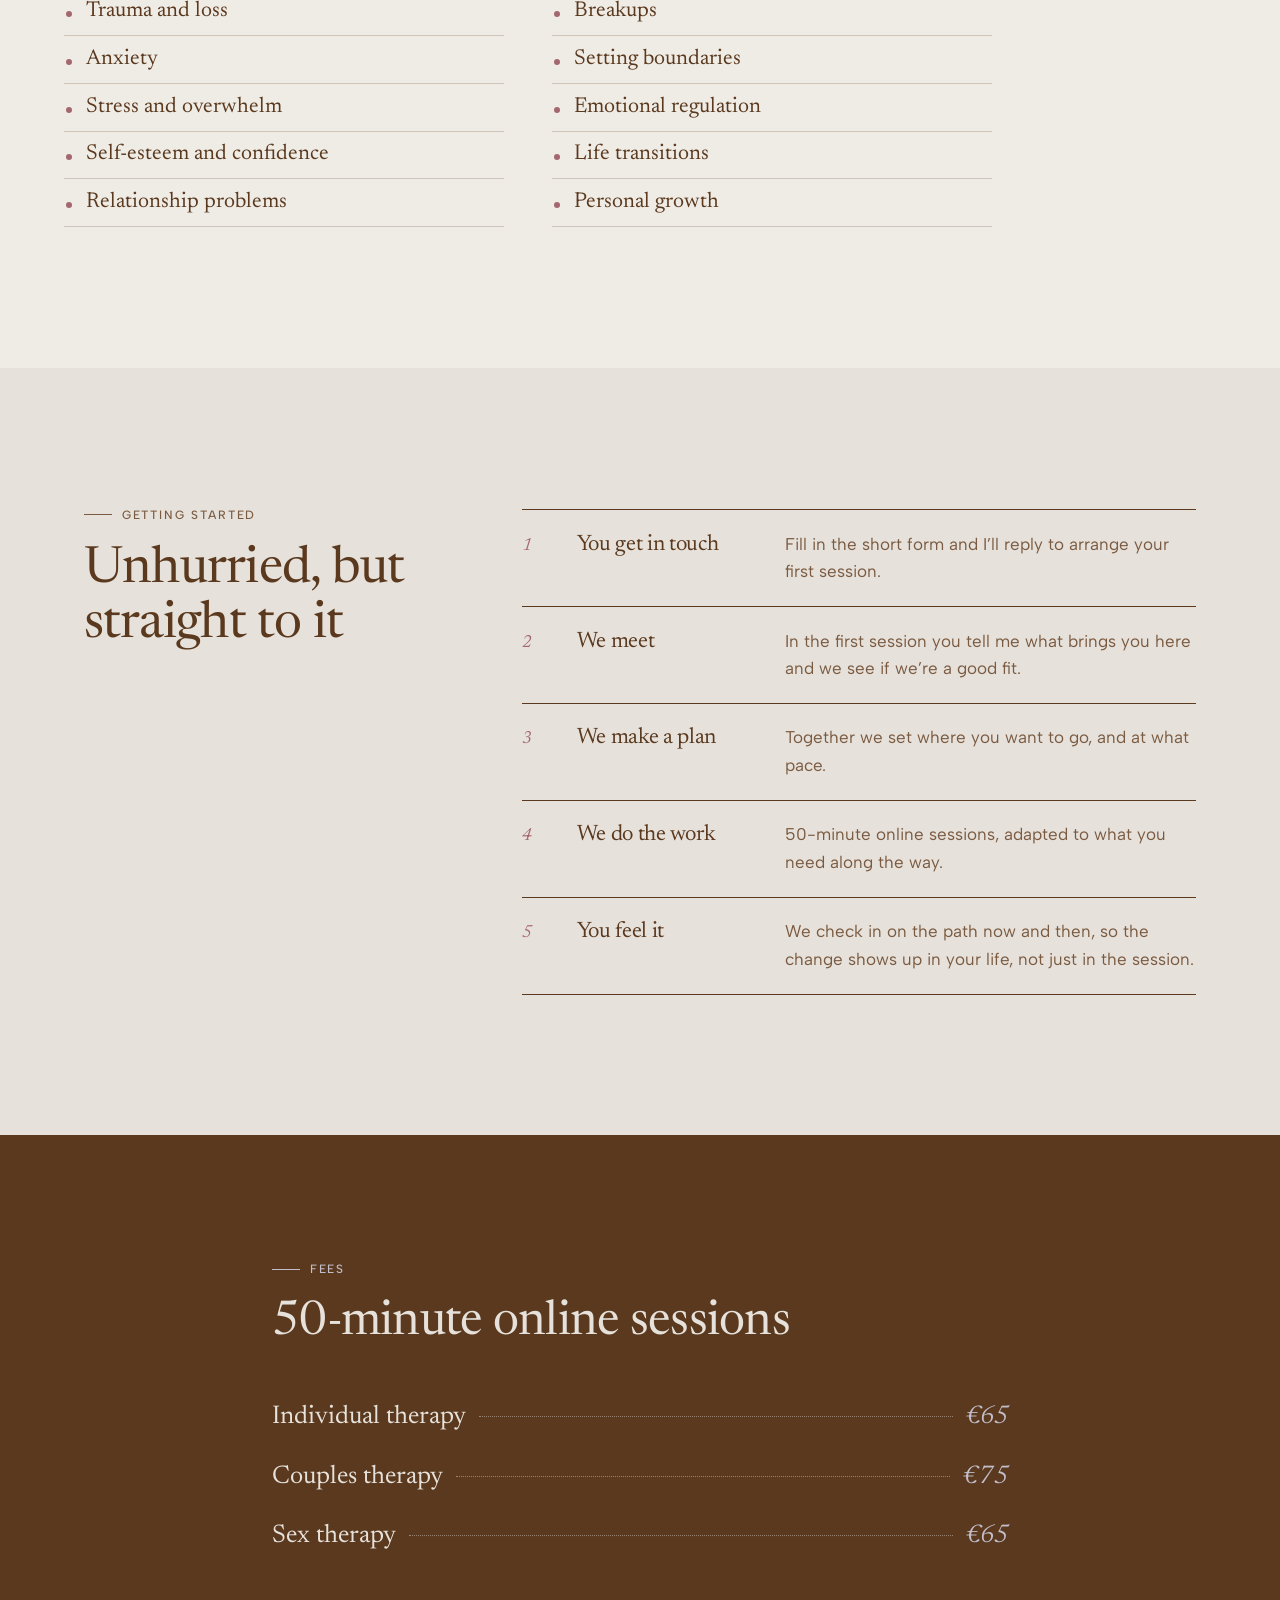
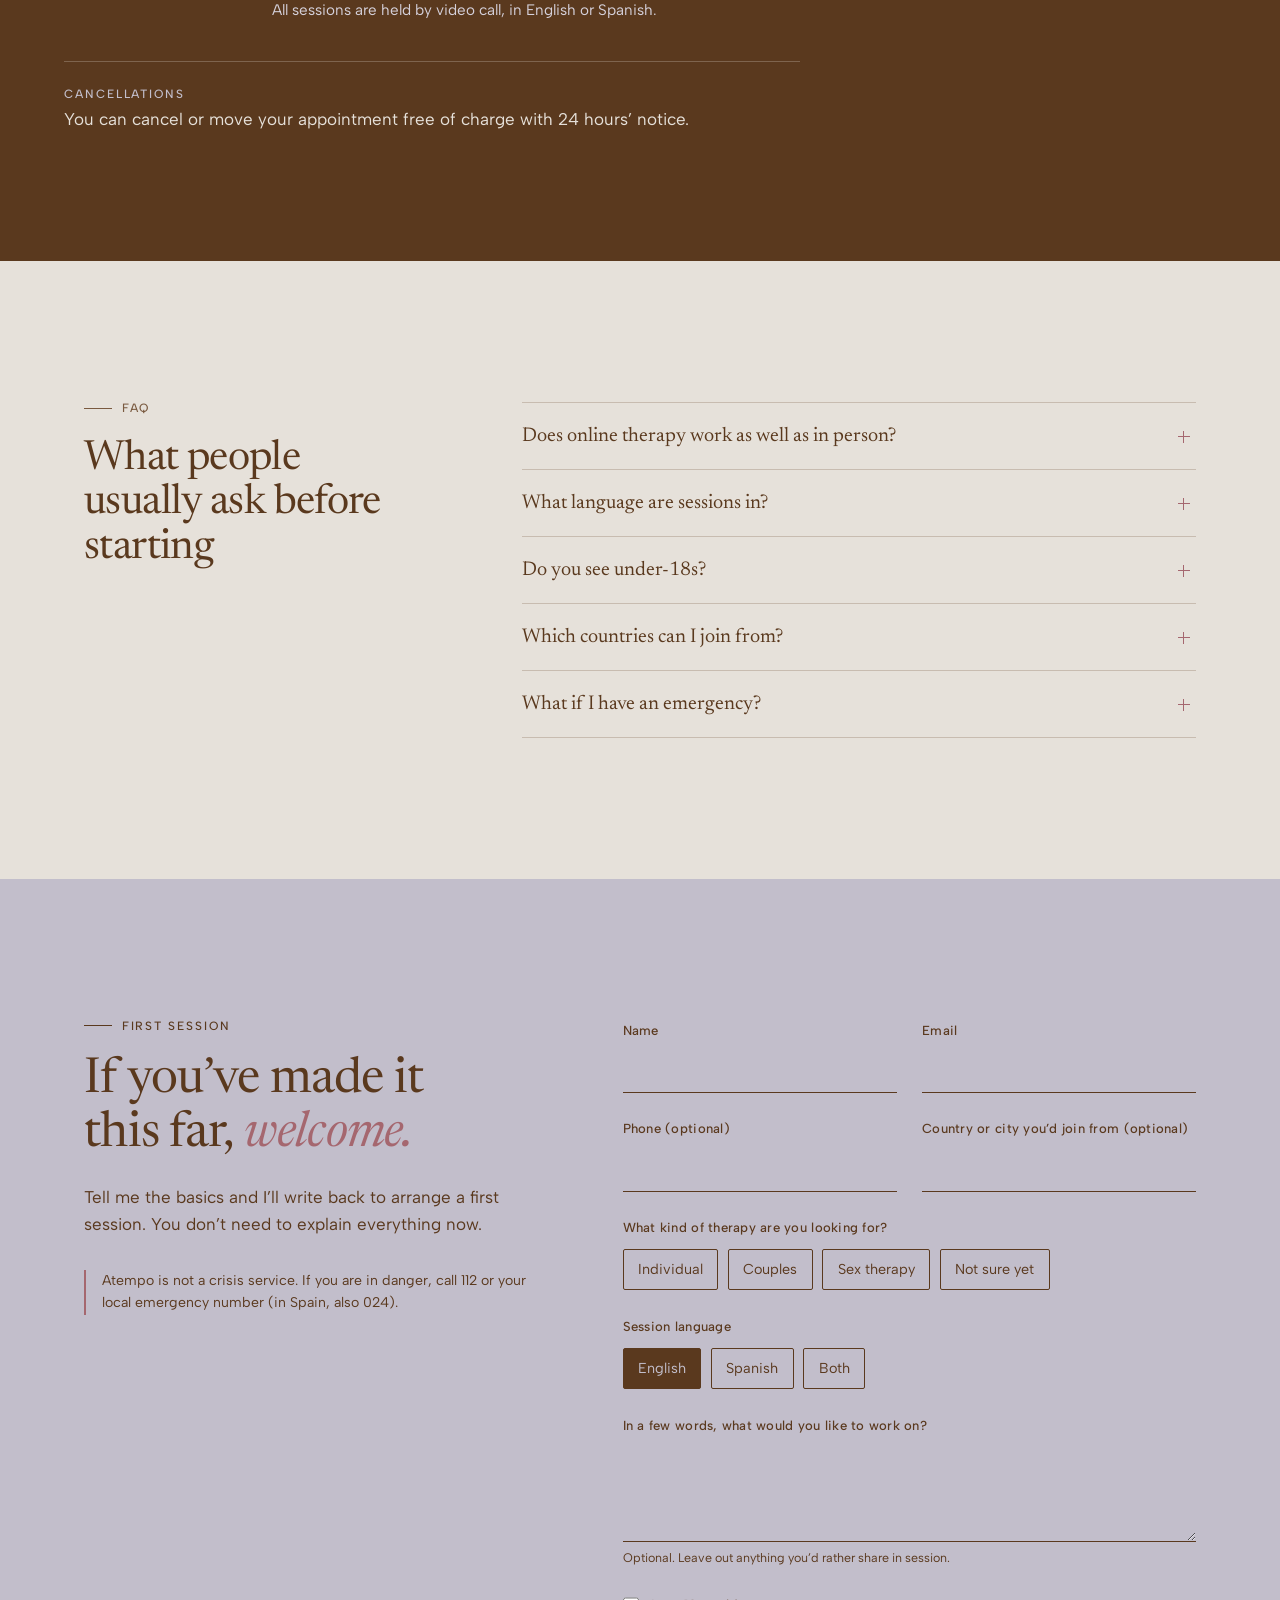
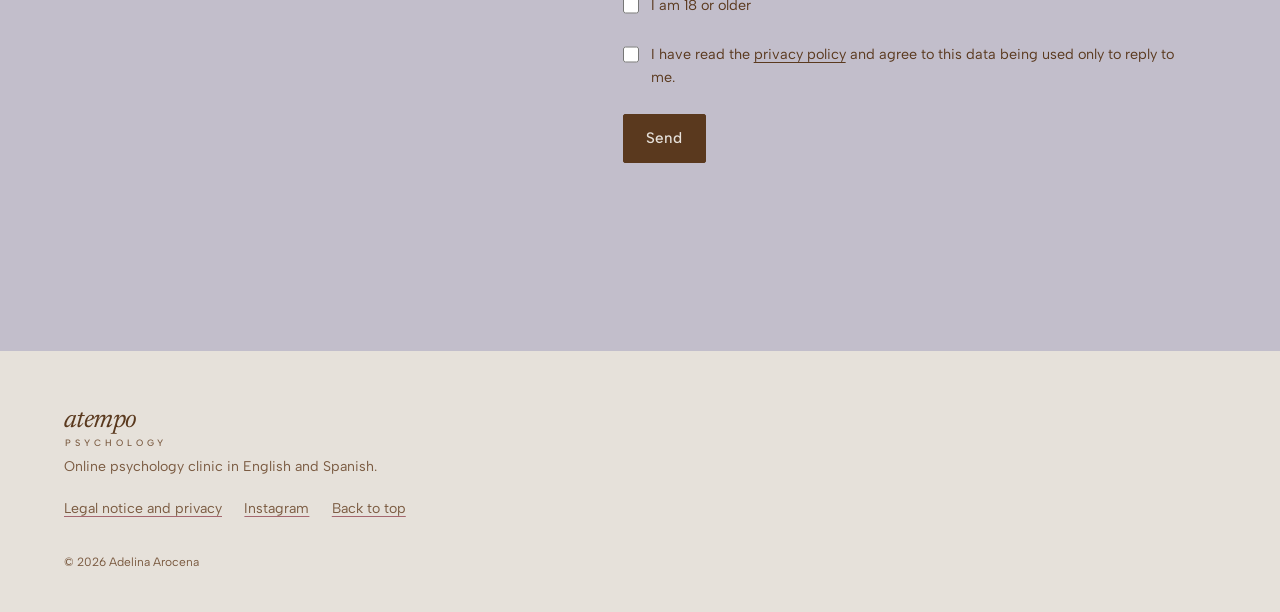
==== commit 6ee6020e: "Mismos ajustes de Sobre mí en la versión en inglés Co-Authored-By: Claude Opus 5.5 <noreply@anthropi" ====
--- a/index.html
+++ b/index.html
@@ -19,7 +19,7 @@
 <link rel="icon" href="assets/img/favicon.svg" type="image/svg+xml">
 <link rel="preload" href="assets/fonts/newsreader-latin-opsz-normal.woff2" as="font" type="font/woff2" crossorigin>
 <link rel="preload" href="assets/fonts/albert-sans-latin-wght-normal.woff2" as="font" type="font/woff2" crossorigin>
-<link rel="stylesheet" href="assets/css/site.css?v=mv5a9yu7">
+<link rel="stylesheet" href="assets/css/site.css?v=mv5apsyy">
 <script>document.documentElement.classList.add('js');</script>
 <script>
 /* Primera visita: si el navegador no está en español, se muestra la versión en inglés */
@@ -217,6 +217,6 @@
   <p class="foot__small">© 2026 Adelina Arocena</p>
 </footer>
 
-<script src="assets/js/site.js?v=mv5a9yu7" defer></script>
+<script src="assets/js/site.js?v=mv5apsyy" defer></script>
 </body>
 </html>
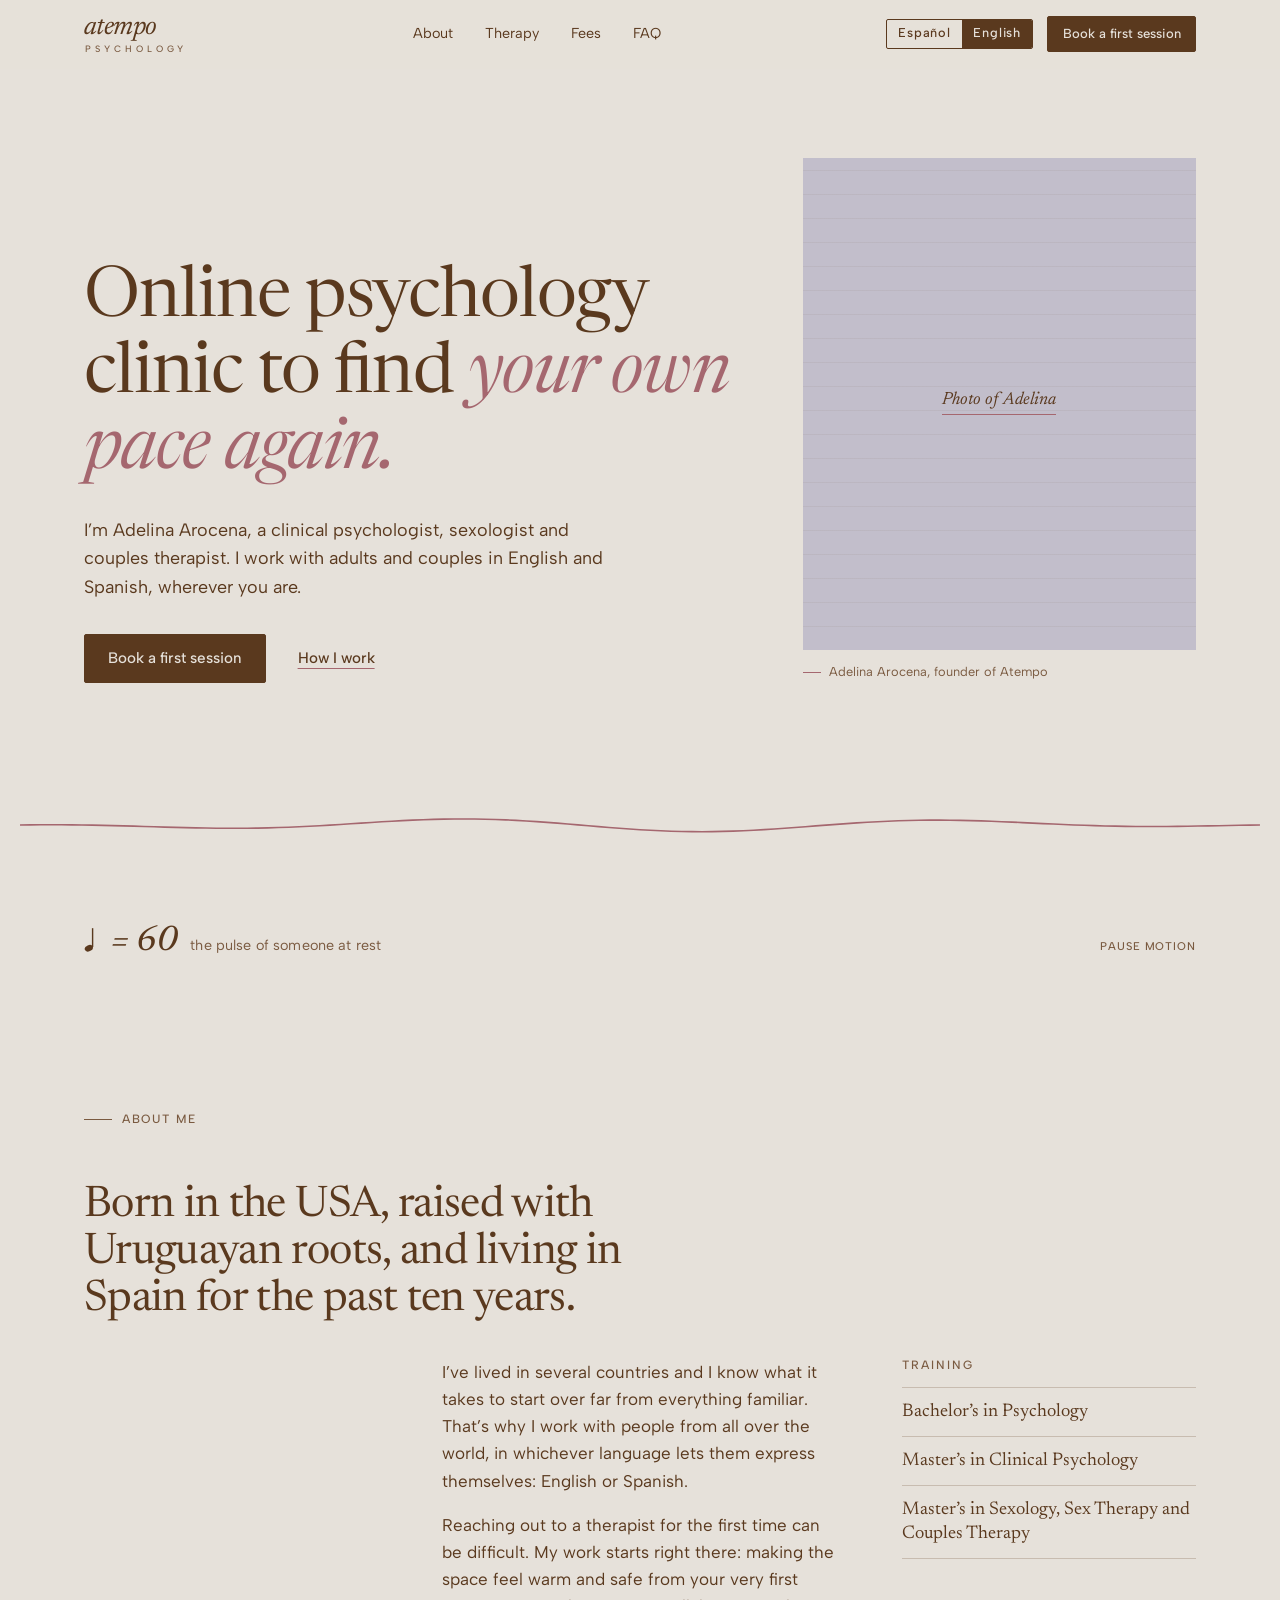
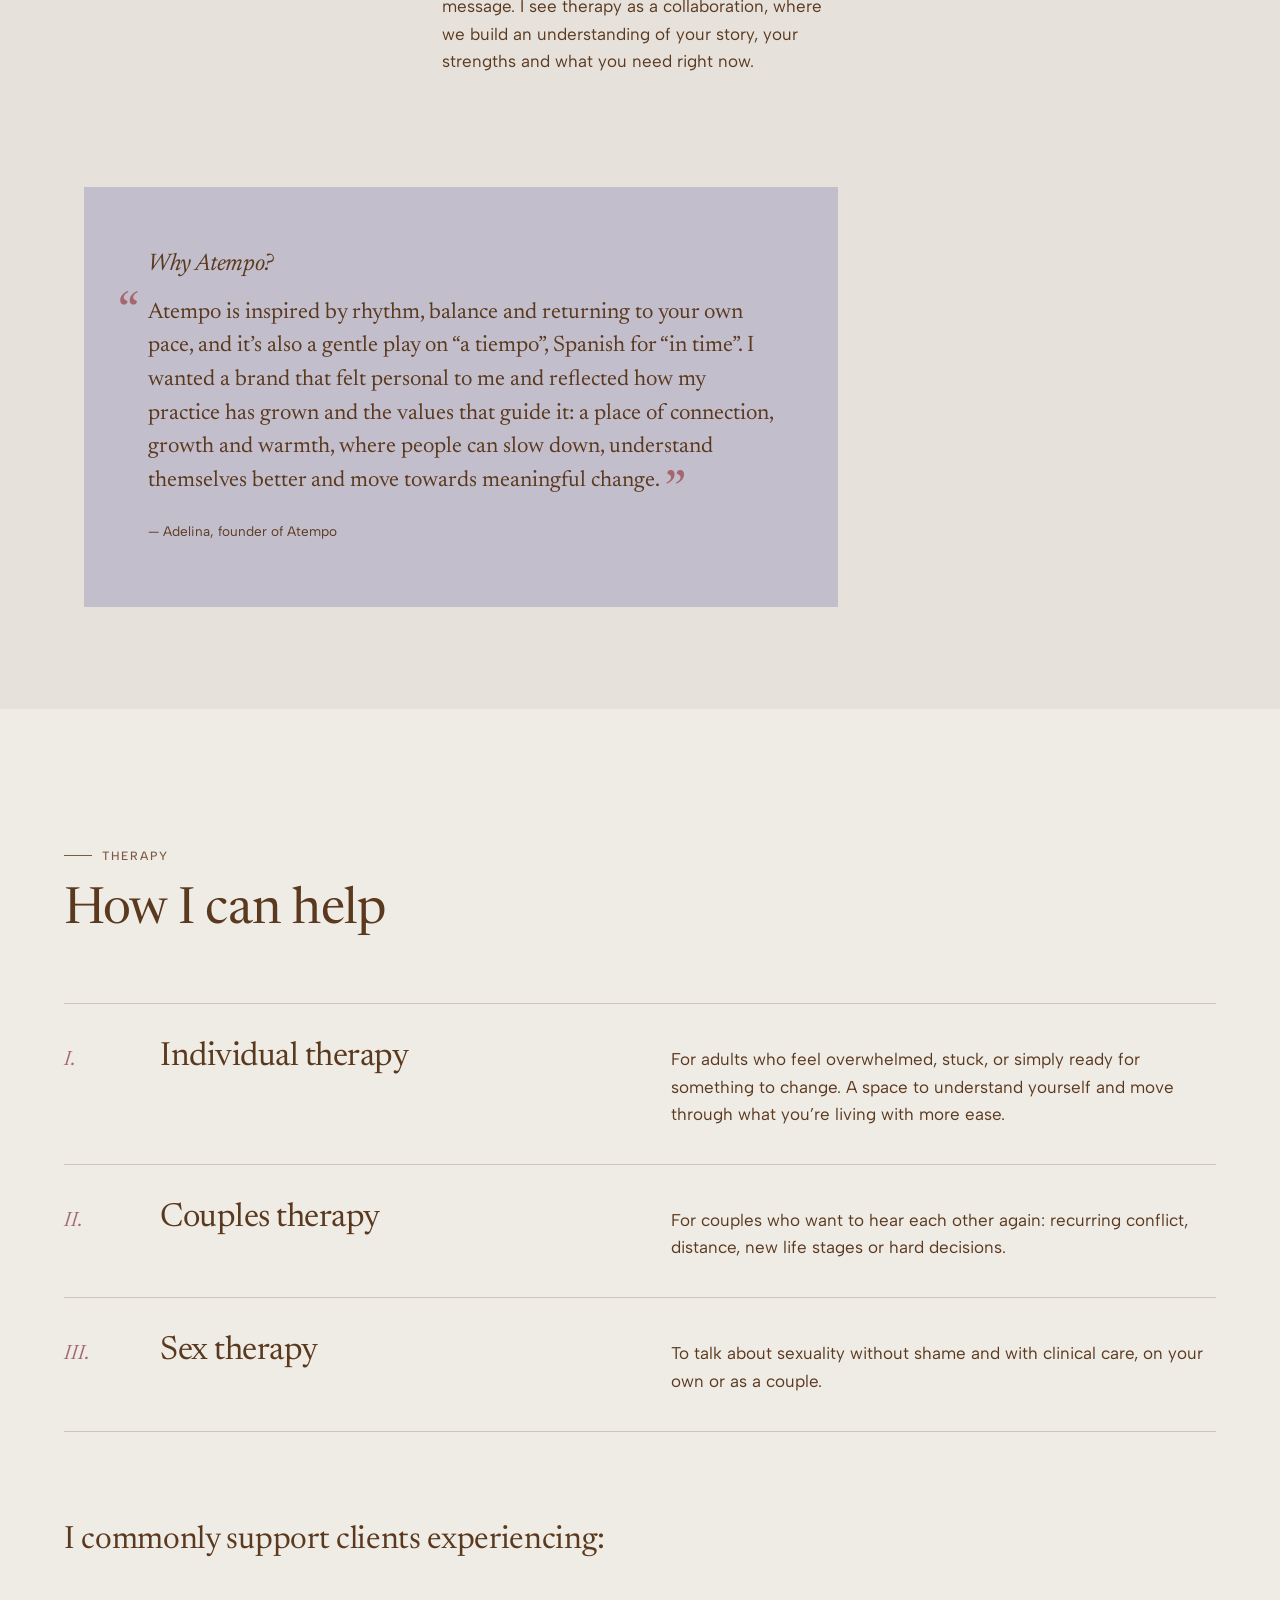
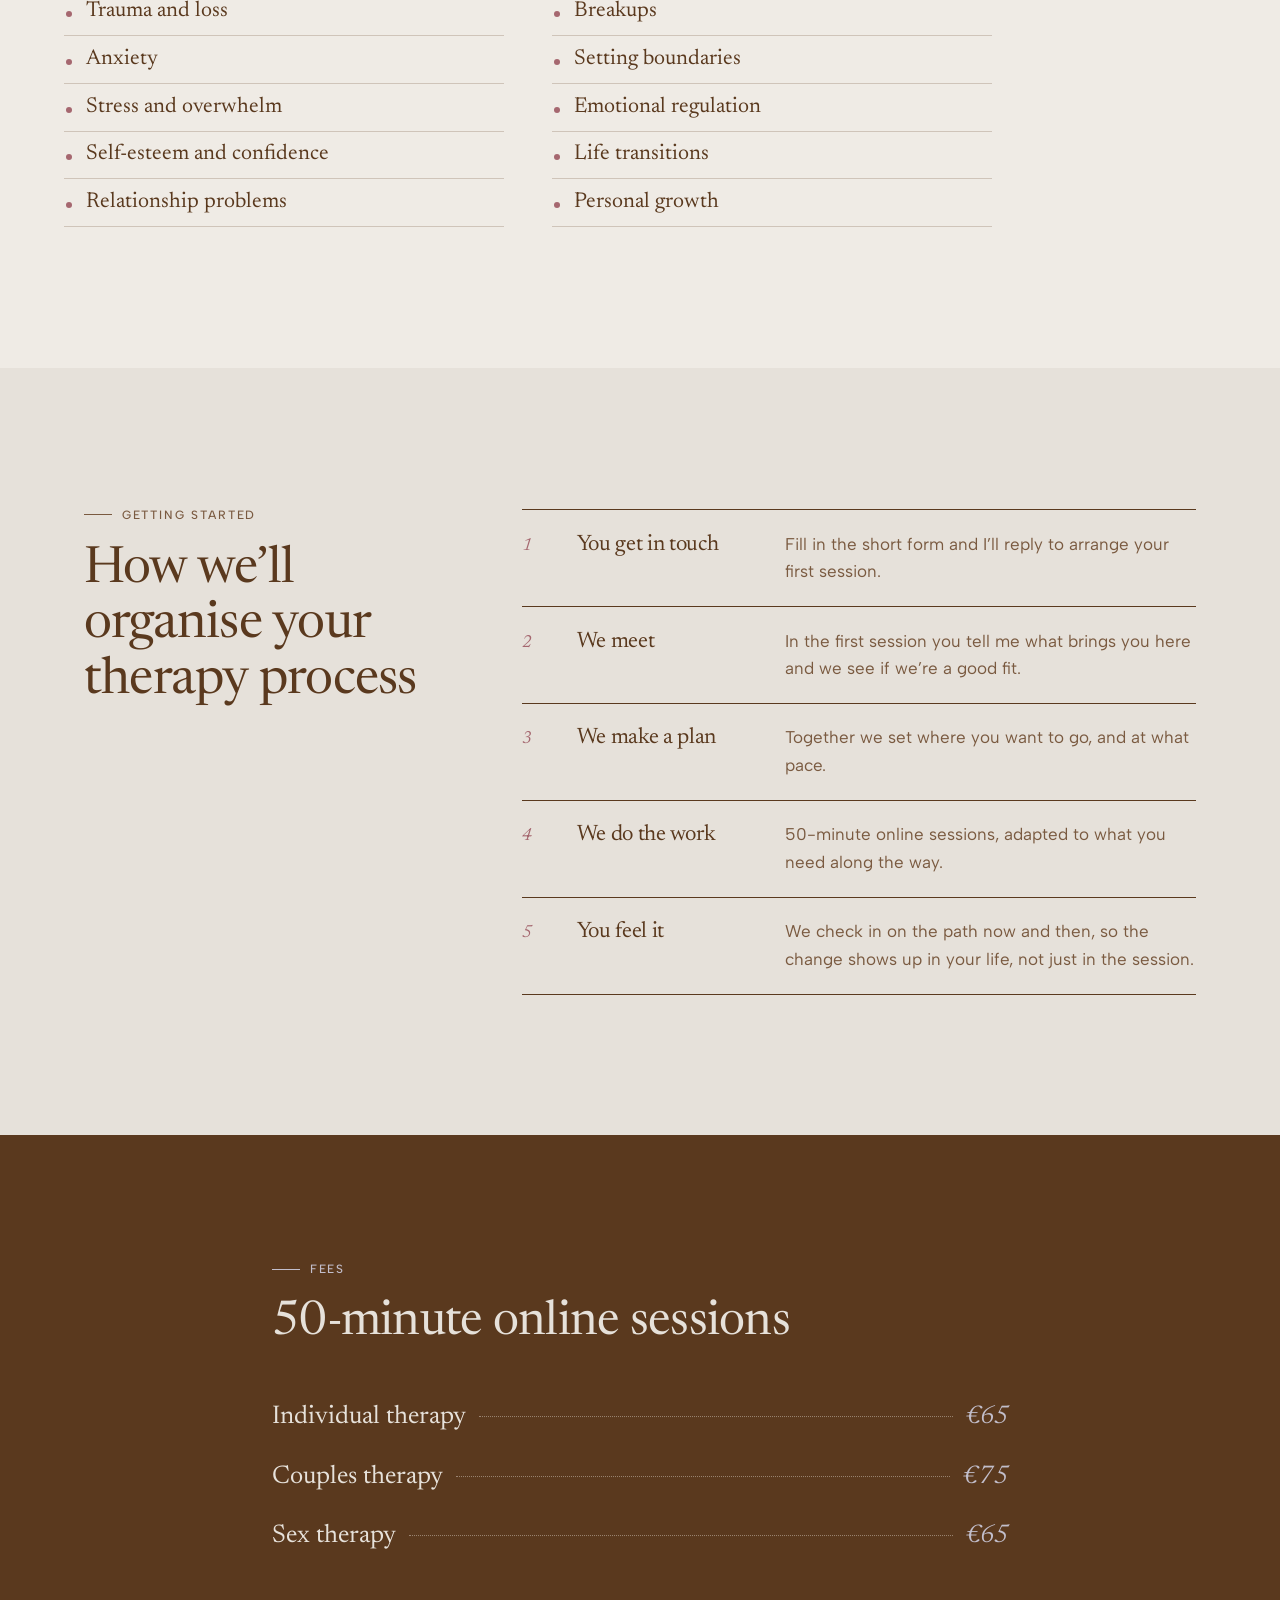
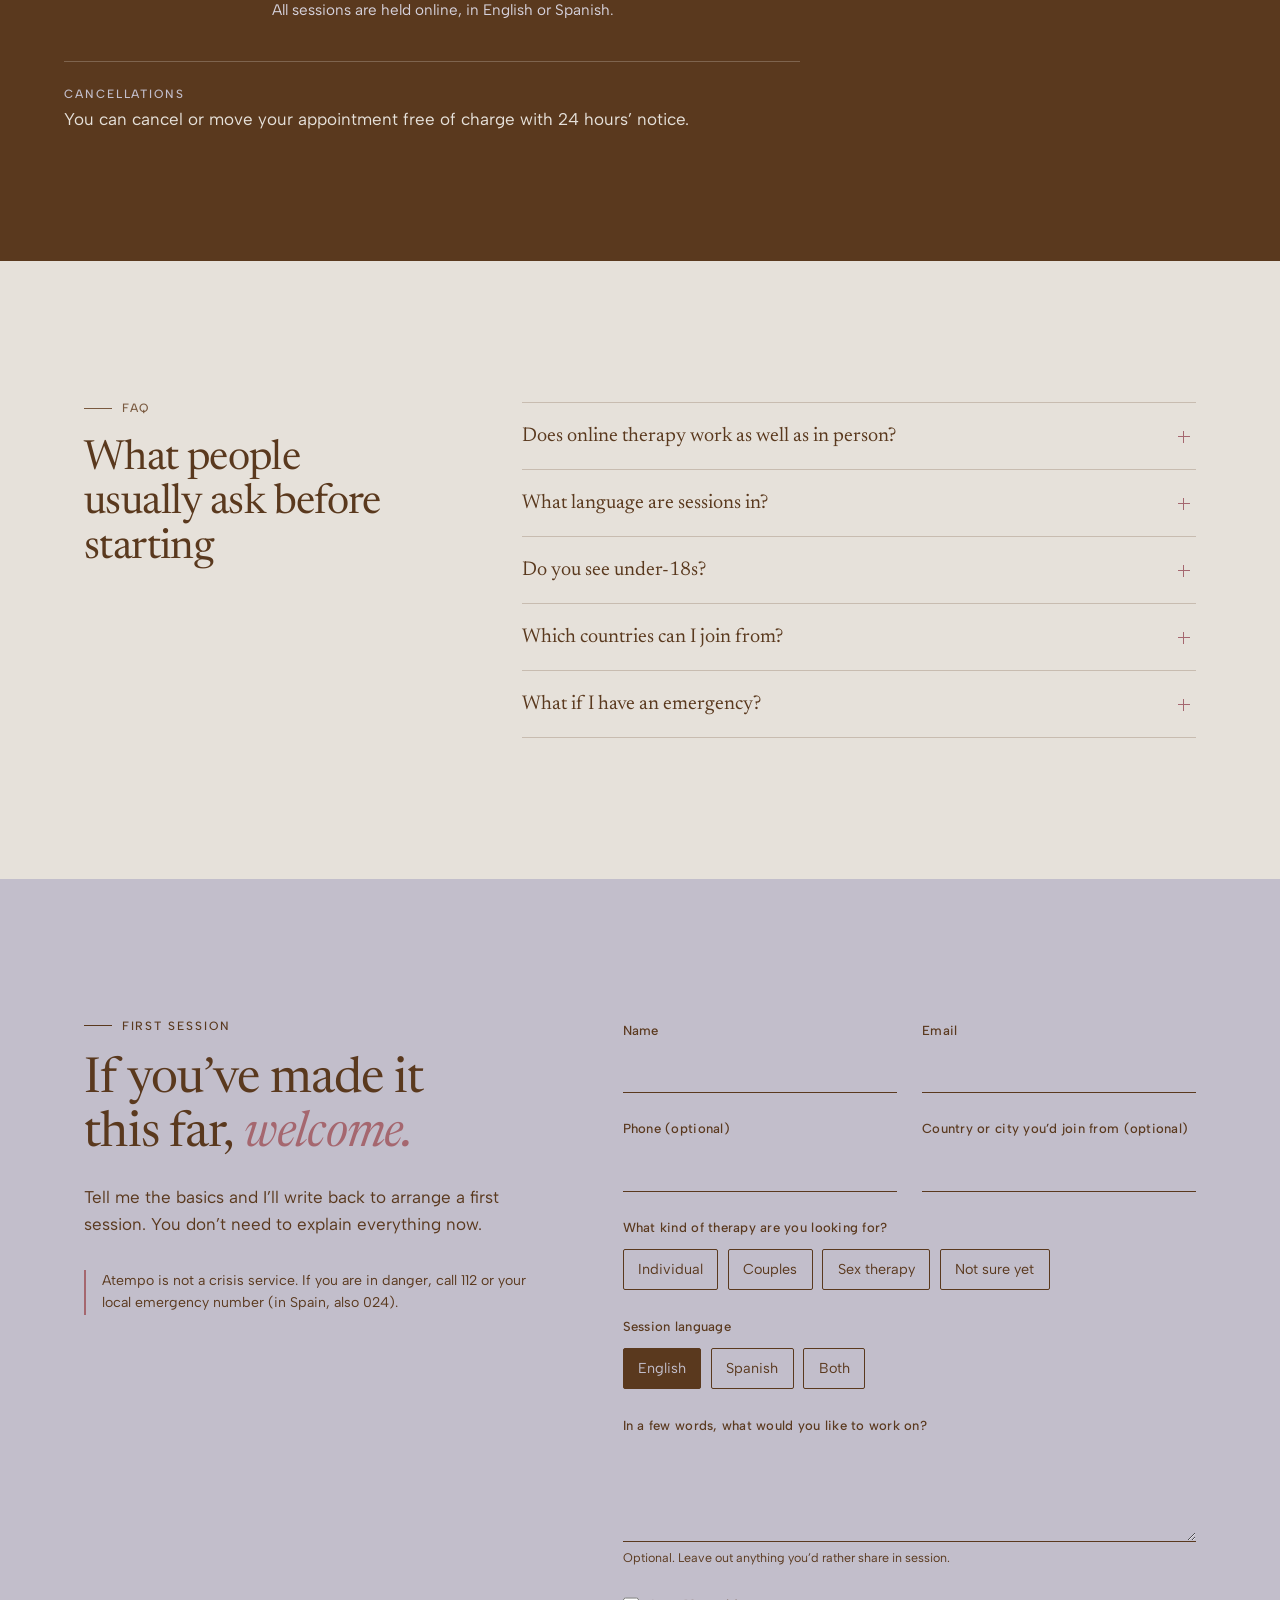
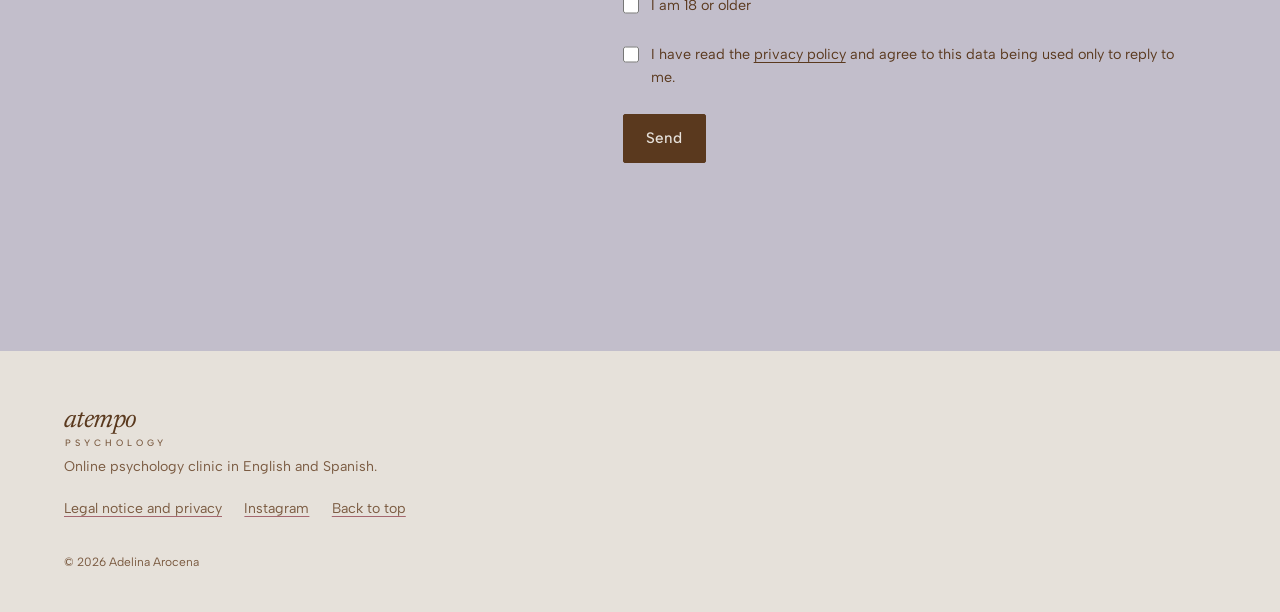
==== commit 364a7f8a: "Correcciones de Adelina: título de pasos, honorarios online, FAQ de países y temas Co-Authored-By: C" ====
--- a/index.html
+++ b/index.html
@@ -19,7 +19,7 @@
 <link rel="icon" href="assets/img/favicon.svg" type="image/svg+xml">
 <link rel="preload" href="assets/fonts/newsreader-latin-opsz-normal.woff2" as="font" type="font/woff2" crossorigin>
 <link rel="preload" href="assets/fonts/albert-sans-latin-wght-normal.woff2" as="font" type="font/woff2" crossorigin>
-<link rel="stylesheet" href="assets/css/site.css?v=mv5apsyy">
+<link rel="stylesheet" href="assets/css/site.css?v=mv5arnf0">
 <script>document.documentElement.classList.add('js');</script>
 <script>
 /* Primera visita: si el navegador no está en español, se muestra la versión en inglés */
@@ -120,7 +120,7 @@
     </li>
   </ol>
   <div class="themes reveal">
-    <h3>Suelo acompañar a personas que atraviesan:</h3>
+    <h3>Suelo acompañar a personas que quieren trabajar:</h3>
     <ul class="themes__list"><li>Trauma y duelo</li><li>Ansiedad</li><li>Estrés y sensación de desborde</li><li>Autoestima y confianza en ti</li><li>Problemas de pareja</li><li>Rupturas</li><li>Poner límites</li><li>Regulación emocional</li><li>Cambios vitales y adaptación</li><li>Crecimiento personal</li></ul>
 
   </div>
@@ -129,7 +129,7 @@
 <section class="steps" id="pasos" aria-labelledby="steps-title">
   <div class="steps__head">
     <p class="kicker">Cómo es empezar</p>
-    <h2 id="steps-title">Sin prisa, pero sin dar vueltas</h2>
+    <h2 id="steps-title">Cómo organizaremos tu proceso de terapia</h2>
   </div>
   <ol class="staff">
     <li class="reveal"><span class="staff__n">1</span><h3>Me escribes</h3><p>Rellenas el formulario con lo básico y te respondo para coordinar la primera sesión.</p></li>
@@ -148,7 +148,7 @@
     <div class="programme__row"><dt>Terapia de pareja</dt><dd>75 €</dd></div>
     <div class="programme__row"><dt>Terapia sexual</dt><dd>65 €</dd></div>
   </dl>
-  <p class="fees__note">Todas las sesiones son por videollamada, en español o en inglés.</p>
+  <p class="fees__note">Todas las sesiones son online, en español o en inglés.</p>
   <dl class="fees__info">
     
     <div><dt>Cancelaciones</dt><dd>Puedes cancelar o cambiar tu cita sin coste avisando con 24 horas de antelación.</dd></div>
@@ -164,7 +164,7 @@
     <details><summary>¿La terapia online funciona igual que la presencial?</summary><p>Para la mayoría de las personas, sí. La investigación muestra que la terapia online puede ser tan eficaz como la presencial, y te ahorra desplazamientos: solo necesitas un dispositivo, buena conexión y un sitio donde hablar con tranquilidad. No es lo indicado para todo el mundo; si tienes dudas, escríbeme y lo valoramos.</p></details>
     <details><summary>¿En qué idioma son las sesiones?</summary><p>En español o en inglés, los dos son mis idiomas nativos. Puedes elegir el que te resulte más cómodo, o combinar los dos.</p></details>
     <details><summary>¿Atiendes a menores?</summary><p>No. Atempo trabaja solo con personas mayores de 18 años.</p></details>
-    <details><summary>¿Desde qué países puedo hacer terapia contigo?</summary><p>Desde donde estés, siempre que podamos coincidir en un horario razonable.</p></details>
+    <details><summary>¿Desde qué países puedo hacer terapia contigo?</summary><p>Estés donde estés, aquí estoy para ti.</p></details>
     <details><summary>¿Y si tengo una emergencia?</summary><p>Atempo no es un servicio de urgencias. Si tu vida o la de otra persona corre peligro, llama al 112 o al número de emergencias de tu país. En España también puedes llamar al 024, la línea de atención a la conducta suicida, gratuita y disponible las 24 horas.</p></details>
   </div>
 </section>
@@ -217,6 +217,6 @@
   <p class="foot__small">© 2026 Adelina Arocena</p>
 </footer>
 
-<script src="assets/js/site.js?v=mv5apsyy" defer></script>
+<script src="assets/js/site.js?v=mv5arnf0" defer></script>
 </body>
 </html>
--- a/assets/css/site.css
+++ b/assets/css/site.css
@@ -156,7 +156,7 @@
 /* Cómo empezar: cinco pasos sobre cinco líneas, como un pentagrama */
 .steps{max-width:var(--max);margin:0 auto;padding:clamp(80px,11vw,150px) var(--gut);display:grid;gap:2.5rem}
 @media (min-width:900px){.steps{grid-template-columns:minmax(0,1fr) minmax(0,1.8fr);gap:4rem}}
-.steps h2{font-size:clamp(2rem,4vw,3.2rem);max-width:12ch}
+.steps h2{font-size:clamp(2rem,4vw,3.2rem);max-width:16ch}
 .staff{list-style:none;margin:0;padding:0}
 .staff li{display:grid;grid-template-columns:2.4rem minmax(0,1fr);gap:.2rem 1rem;padding:1.3rem 0;border-top:1px solid var(--brown)}
 .staff li:last-child{border-bottom:1px solid var(--brown)}
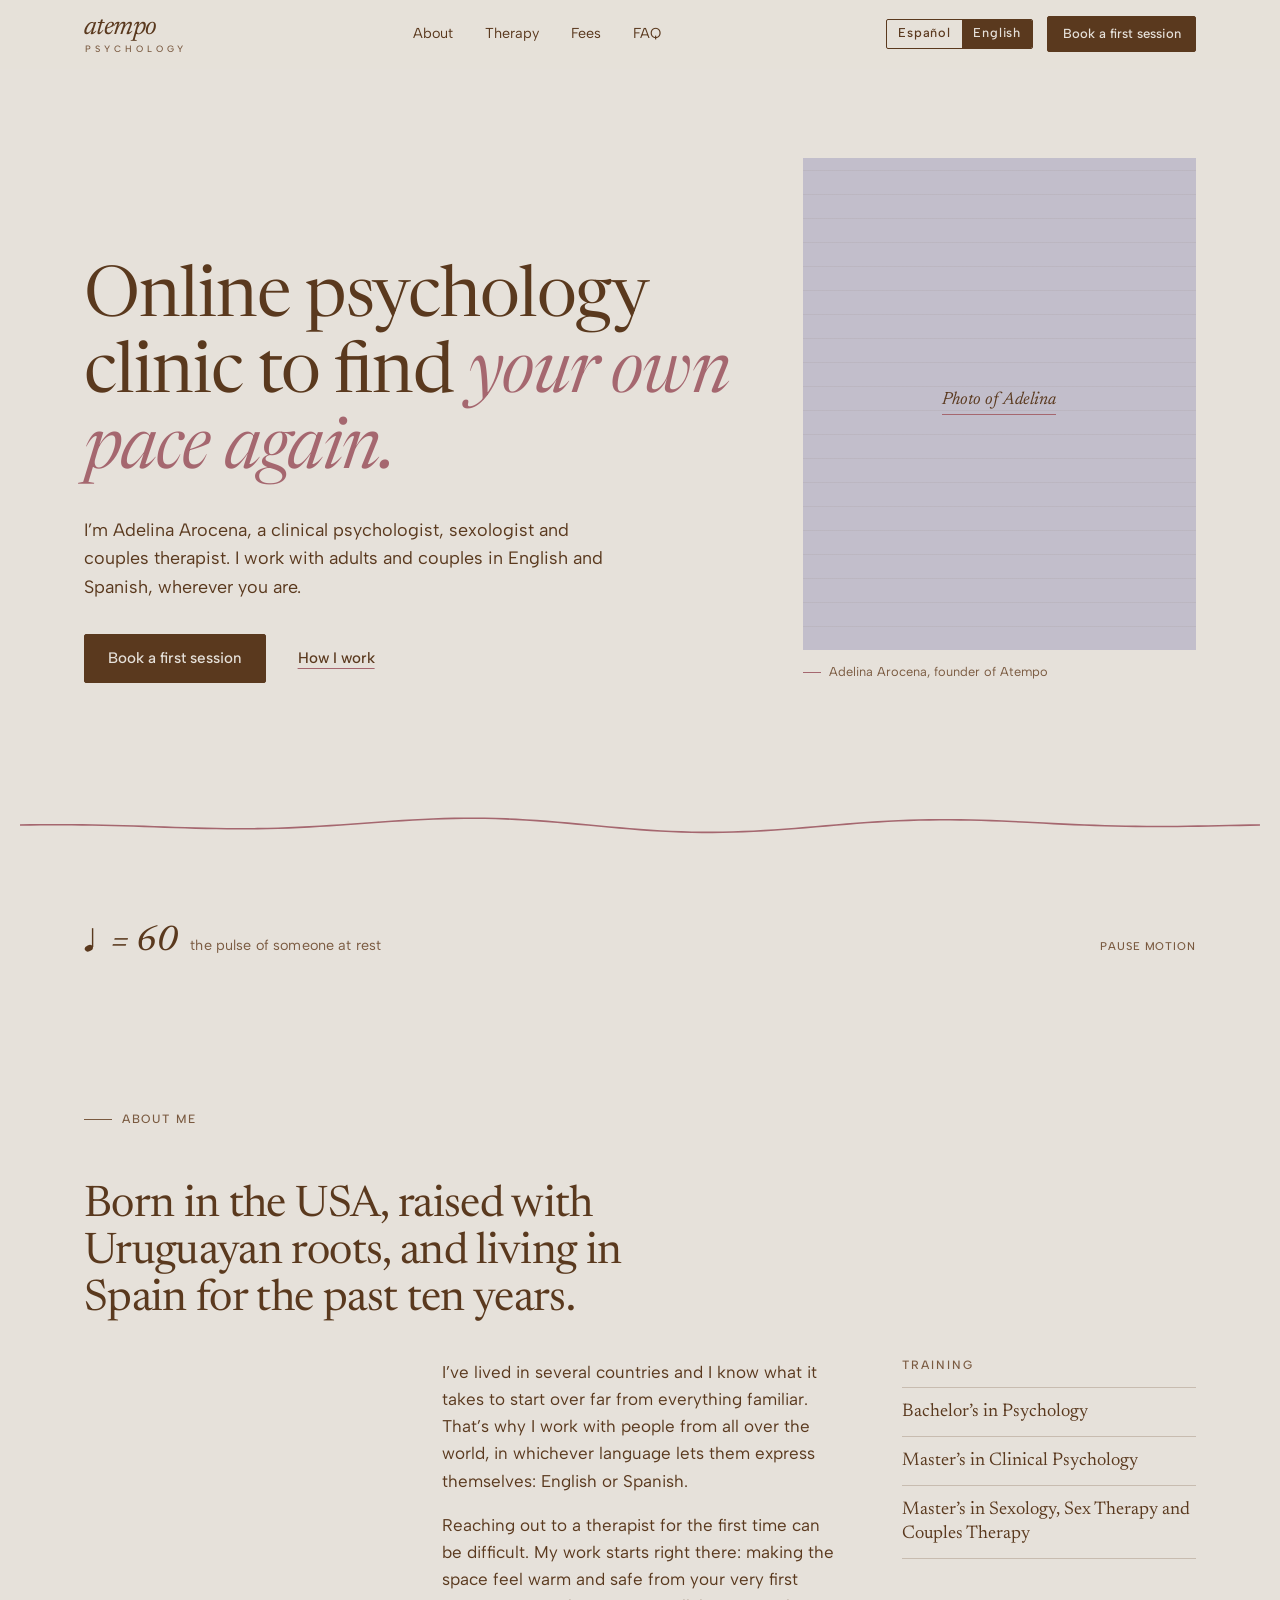
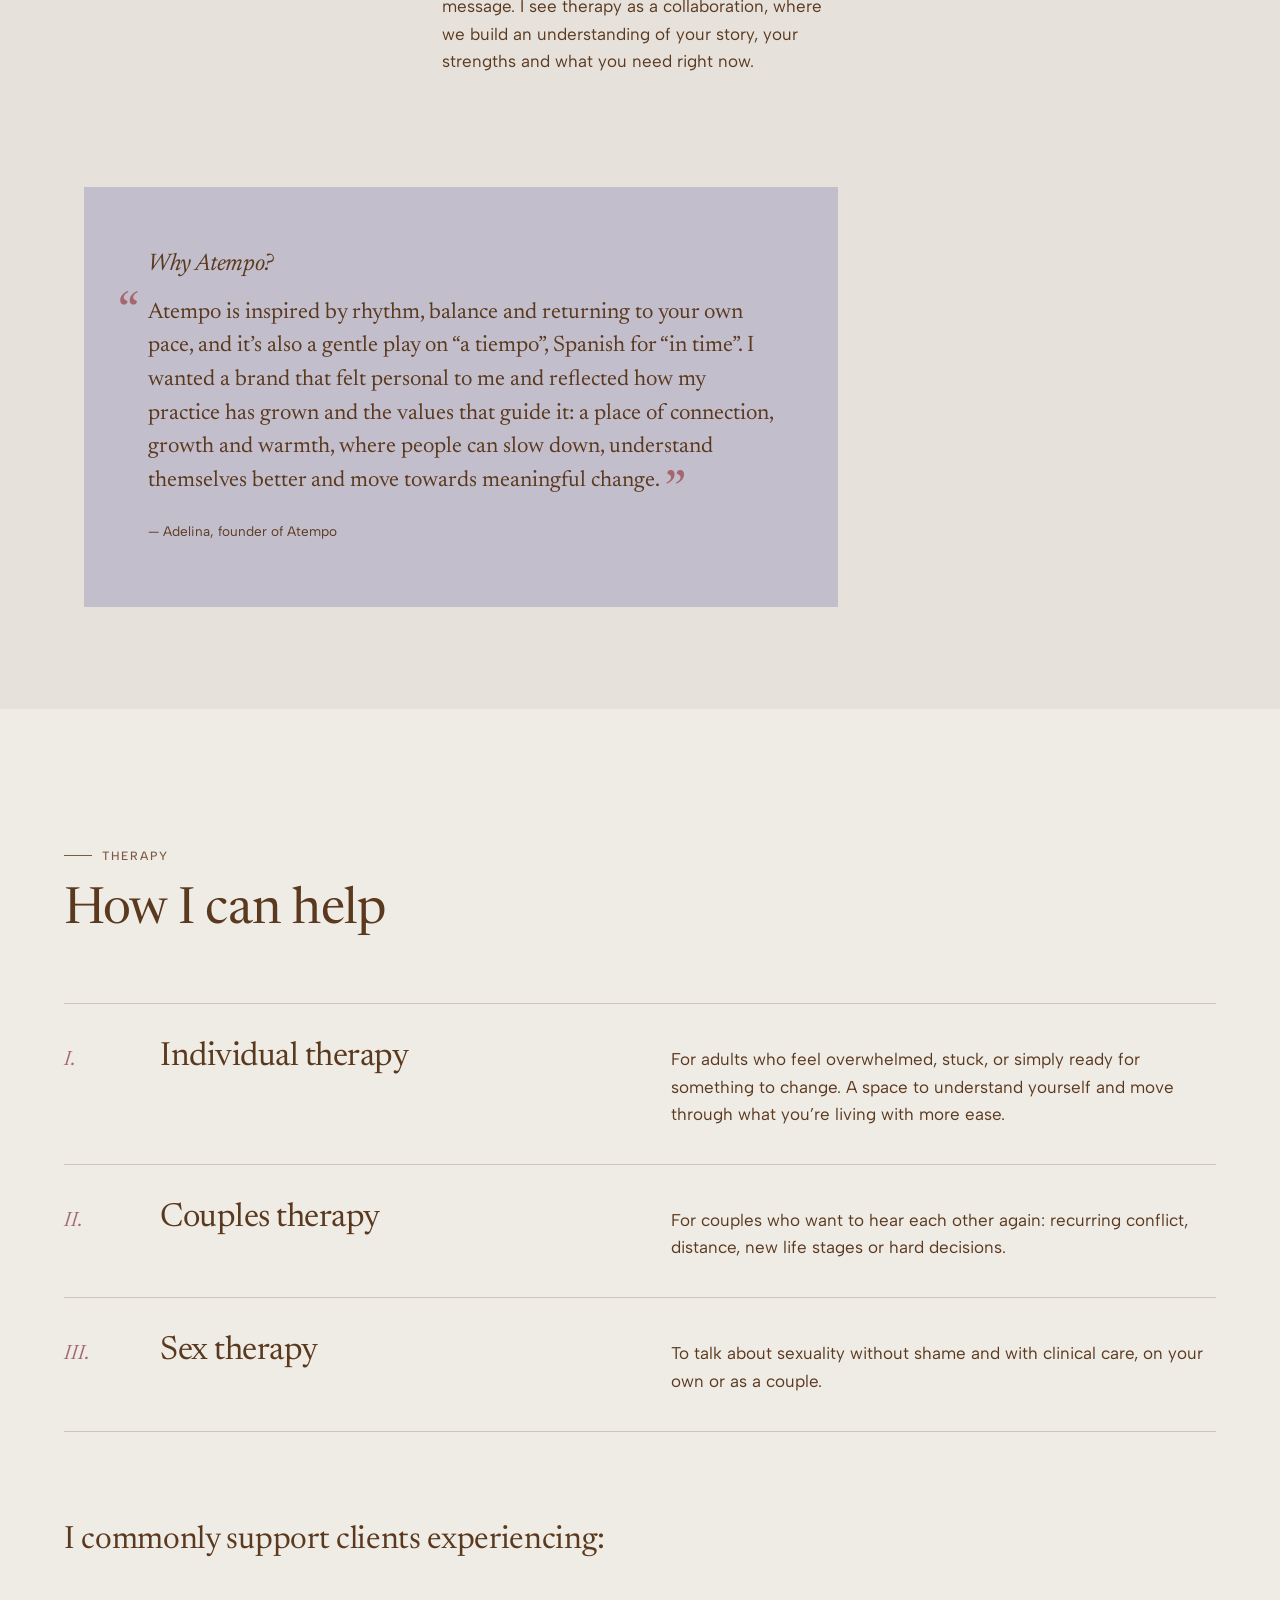
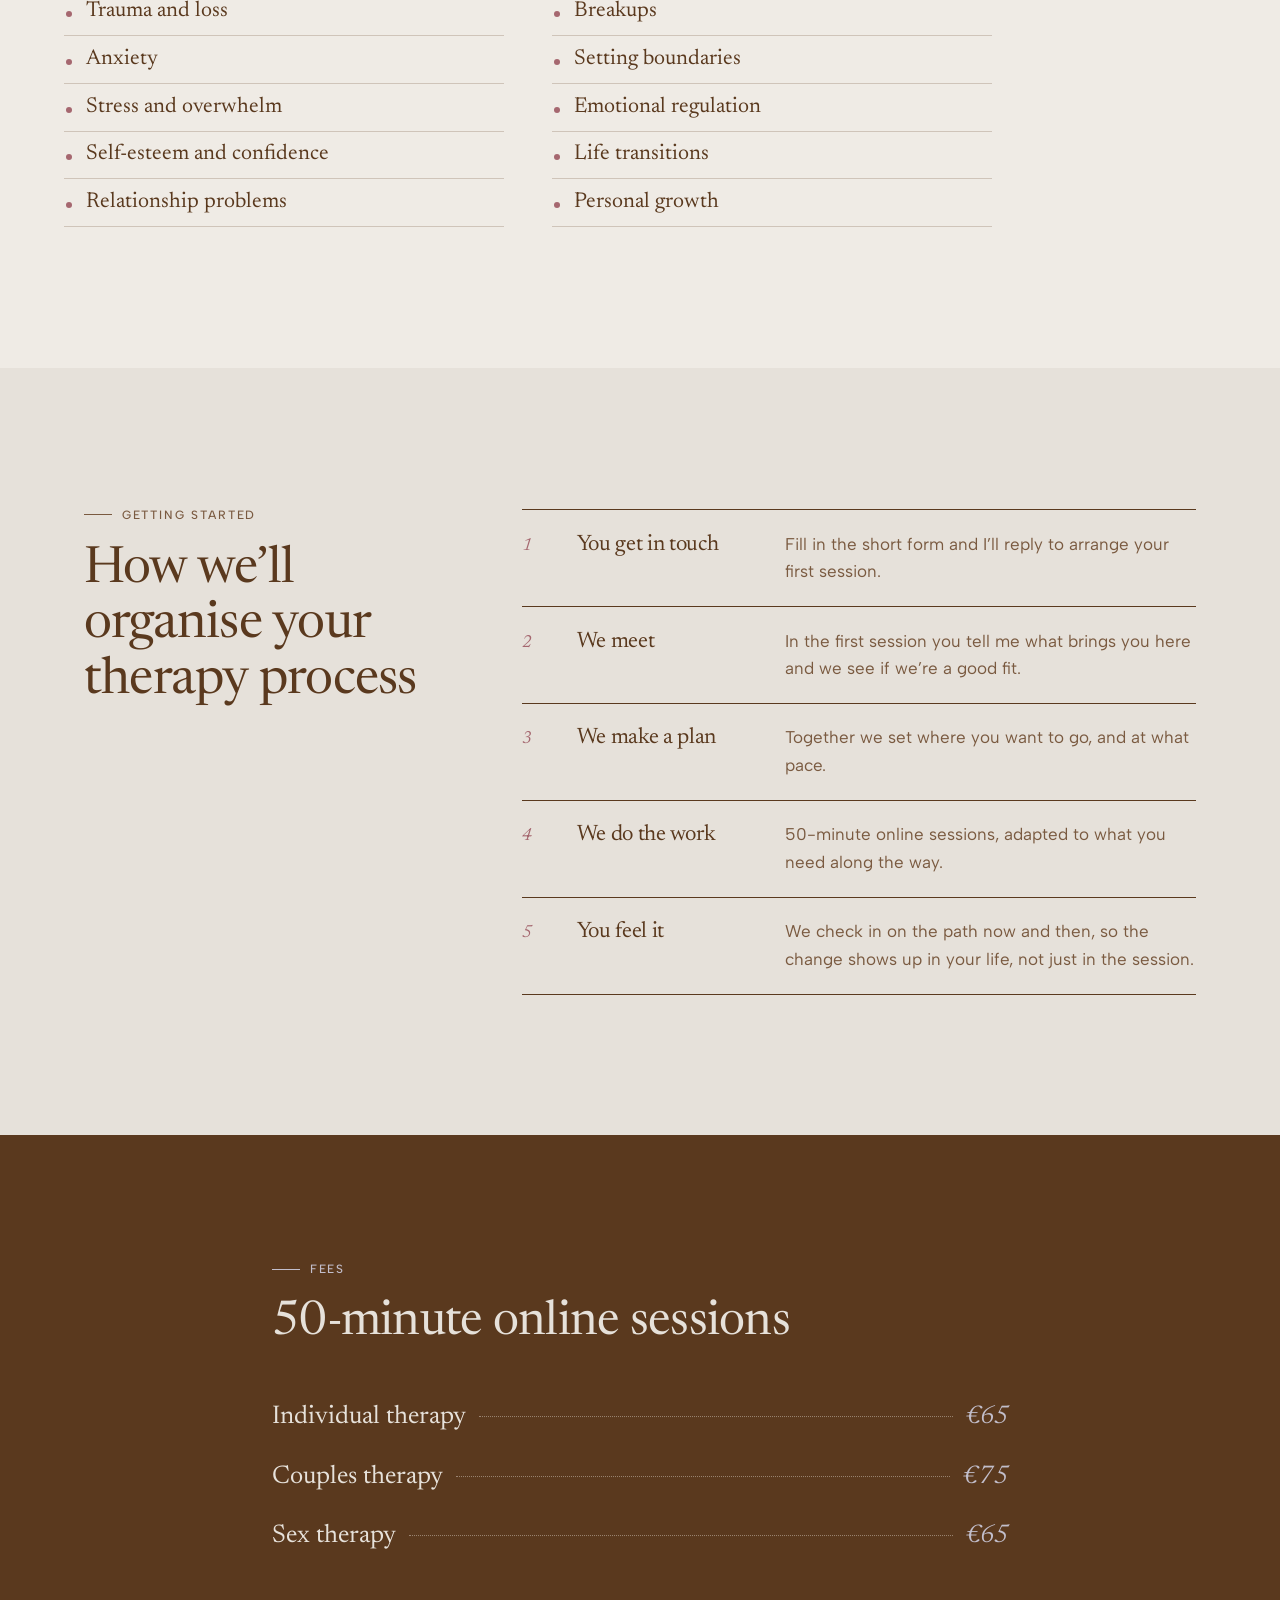
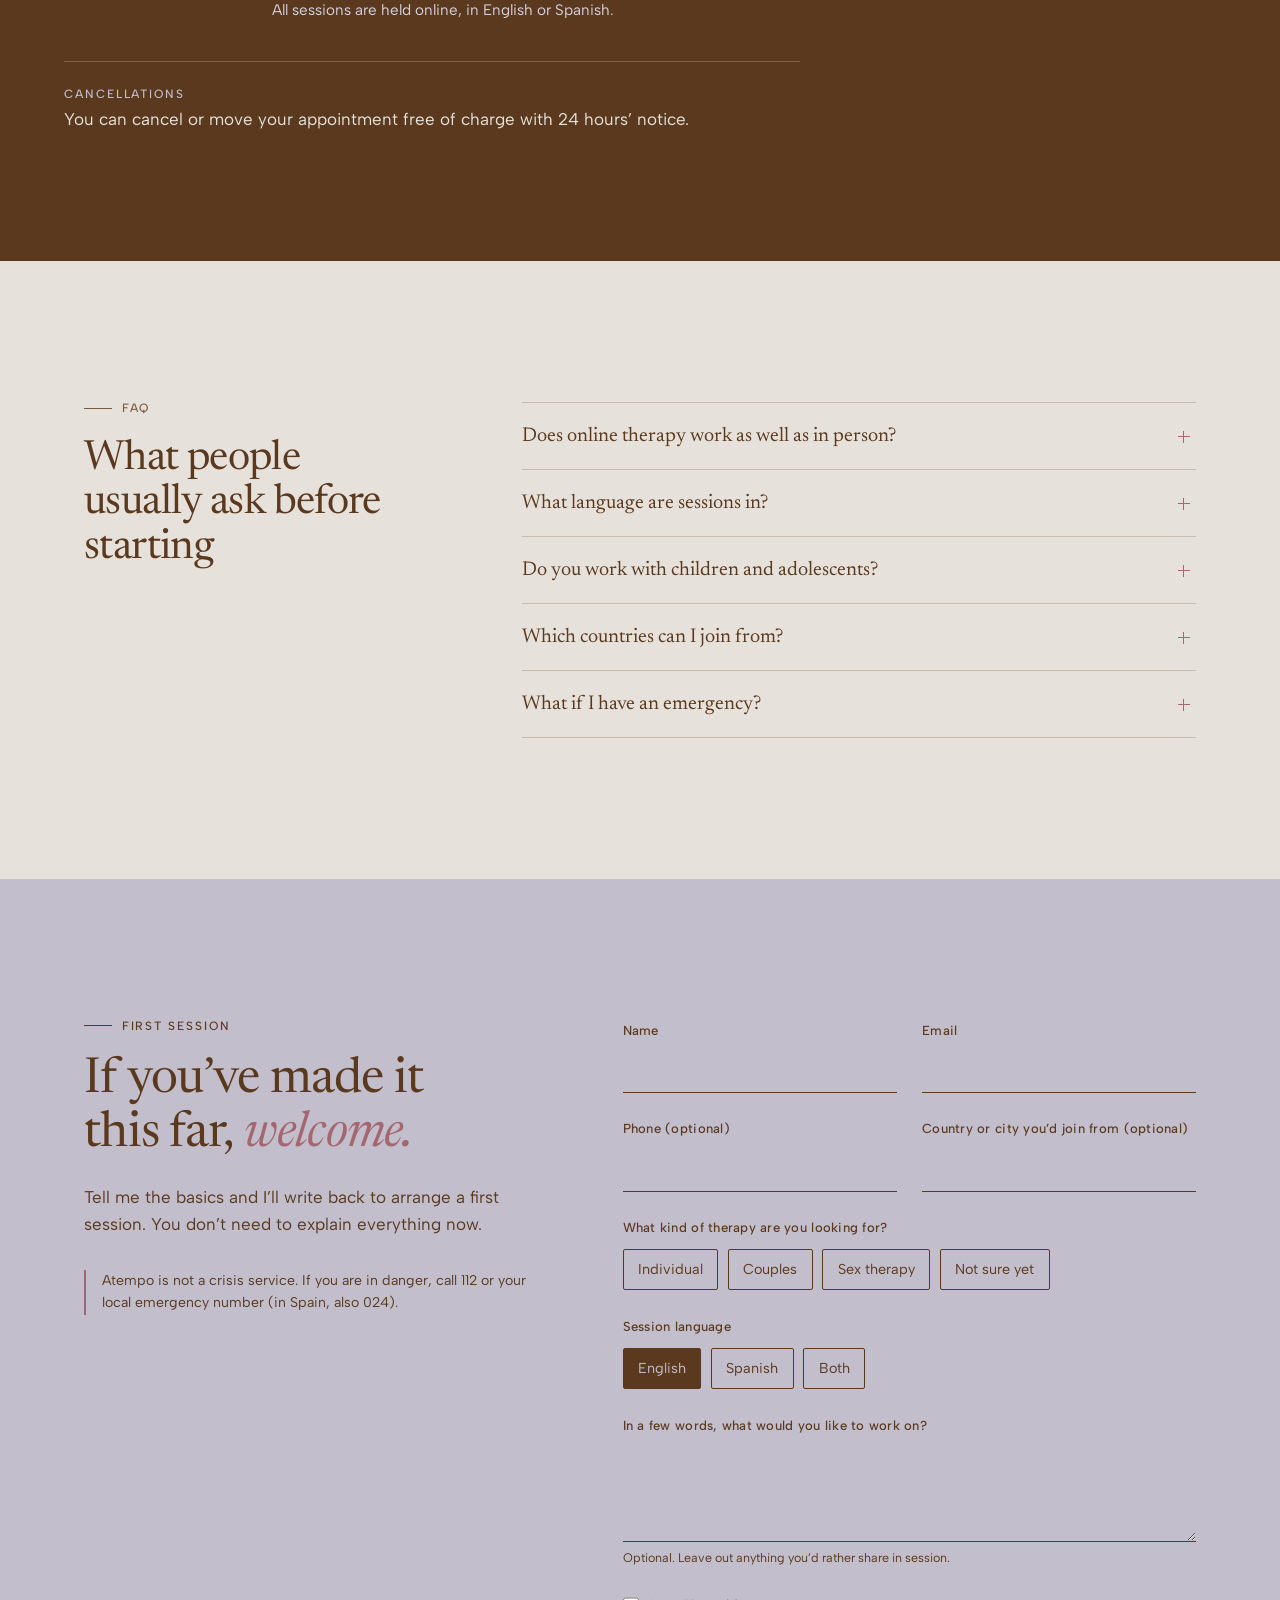
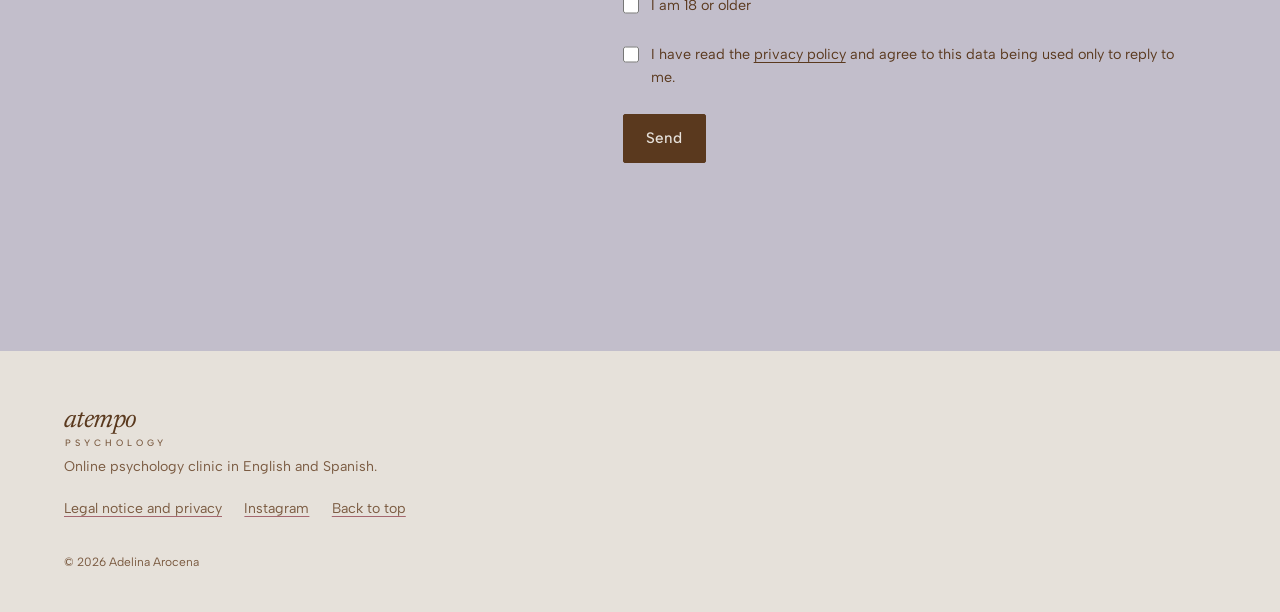
==== commit fa237a22: "FAQ en inglés: pregunta sobre niños y adolescentes Co-Authored-By: Claude Opus 5.5 <noreply@anthropi" ====
--- a/index.html
+++ b/index.html
@@ -19,7 +19,7 @@
 <link rel="icon" href="assets/img/favicon.svg" type="image/svg+xml">
 <link rel="preload" href="assets/fonts/newsreader-latin-opsz-normal.woff2" as="font" type="font/woff2" crossorigin>
 <link rel="preload" href="assets/fonts/albert-sans-latin-wght-normal.woff2" as="font" type="font/woff2" crossorigin>
-<link rel="stylesheet" href="assets/css/site.css?v=mv5arnf0">
+<link rel="stylesheet" href="assets/css/site.css?v=mv5bhfos">
 <script>document.documentElement.classList.add('js');</script>
 <script>
 /* Primera visita: si el navegador no está en español, se muestra la versión en inglés */
@@ -217,6 +217,6 @@
   <p class="foot__small">© 2026 Adelina Arocena</p>
 </footer>
 
-<script src="assets/js/site.js?v=mv5arnf0" defer></script>
+<script src="assets/js/site.js?v=mv5bhfos" defer></script>
 </body>
 </html>
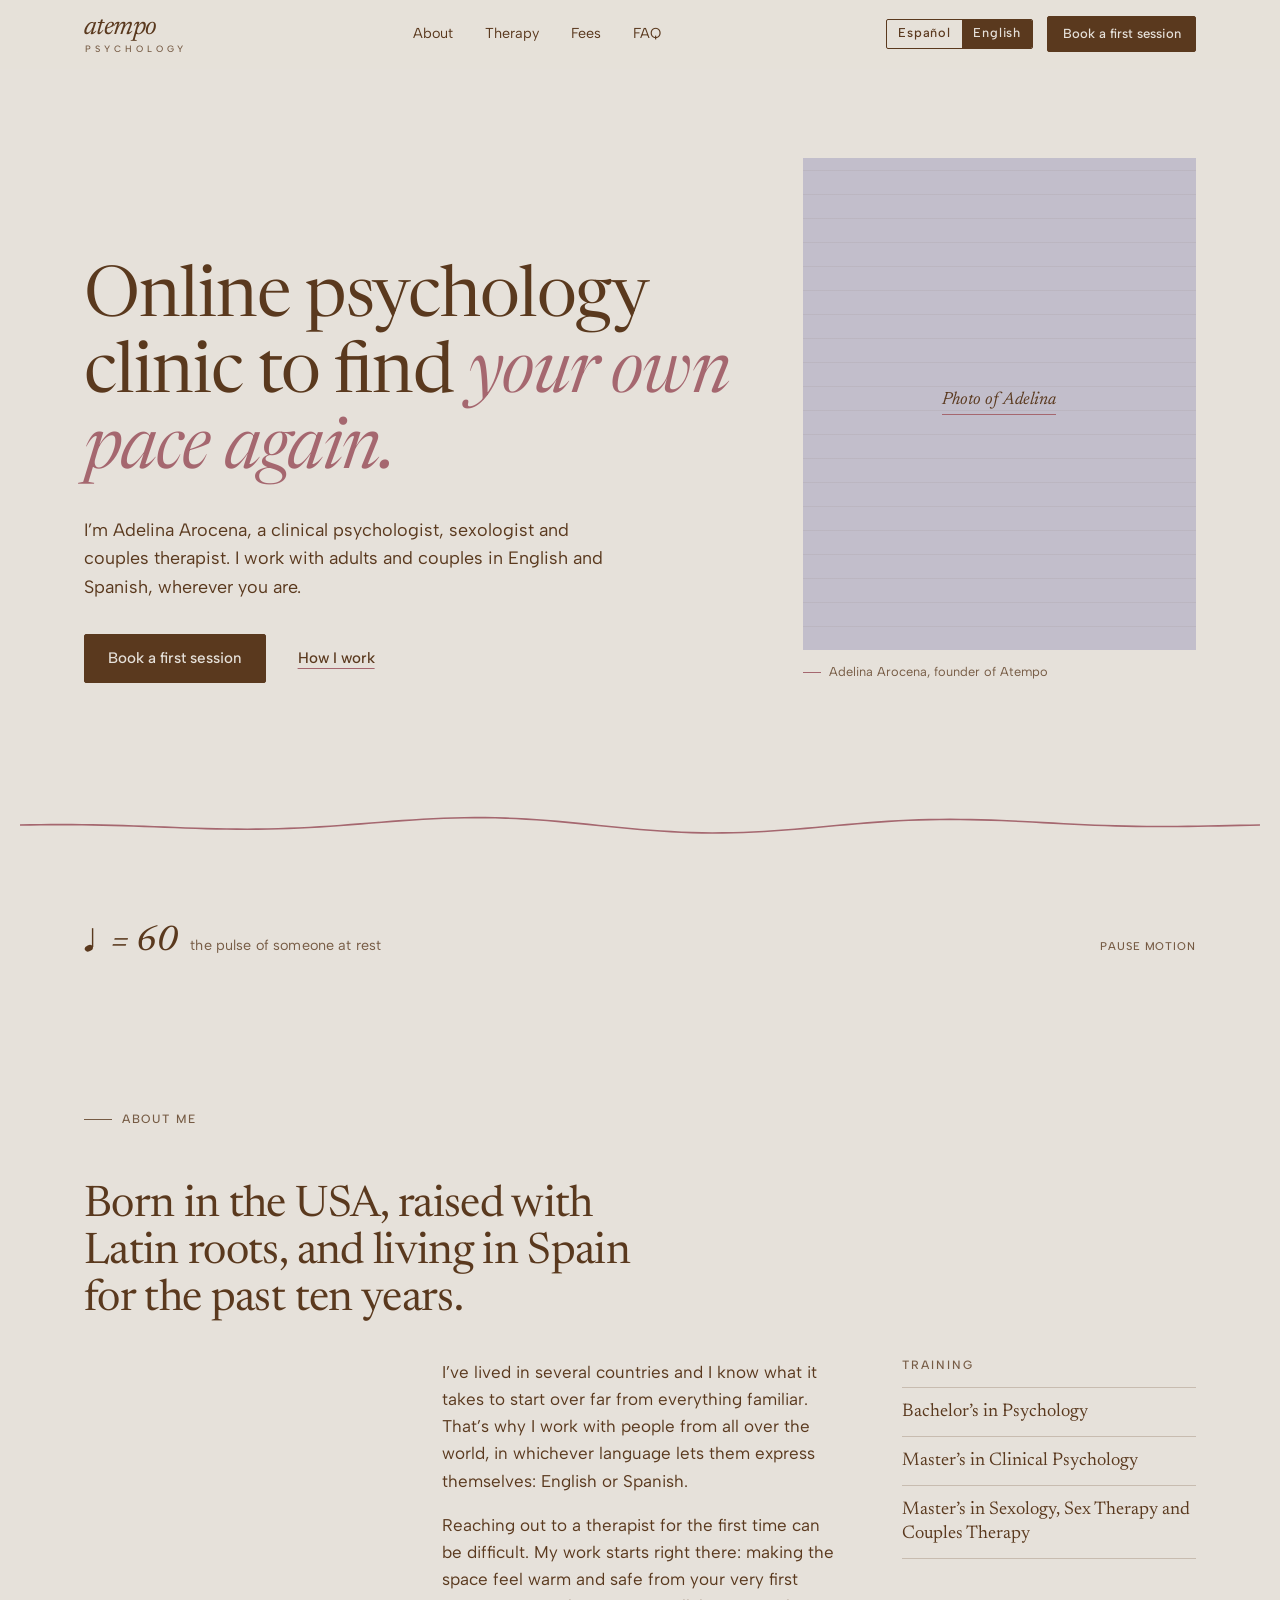
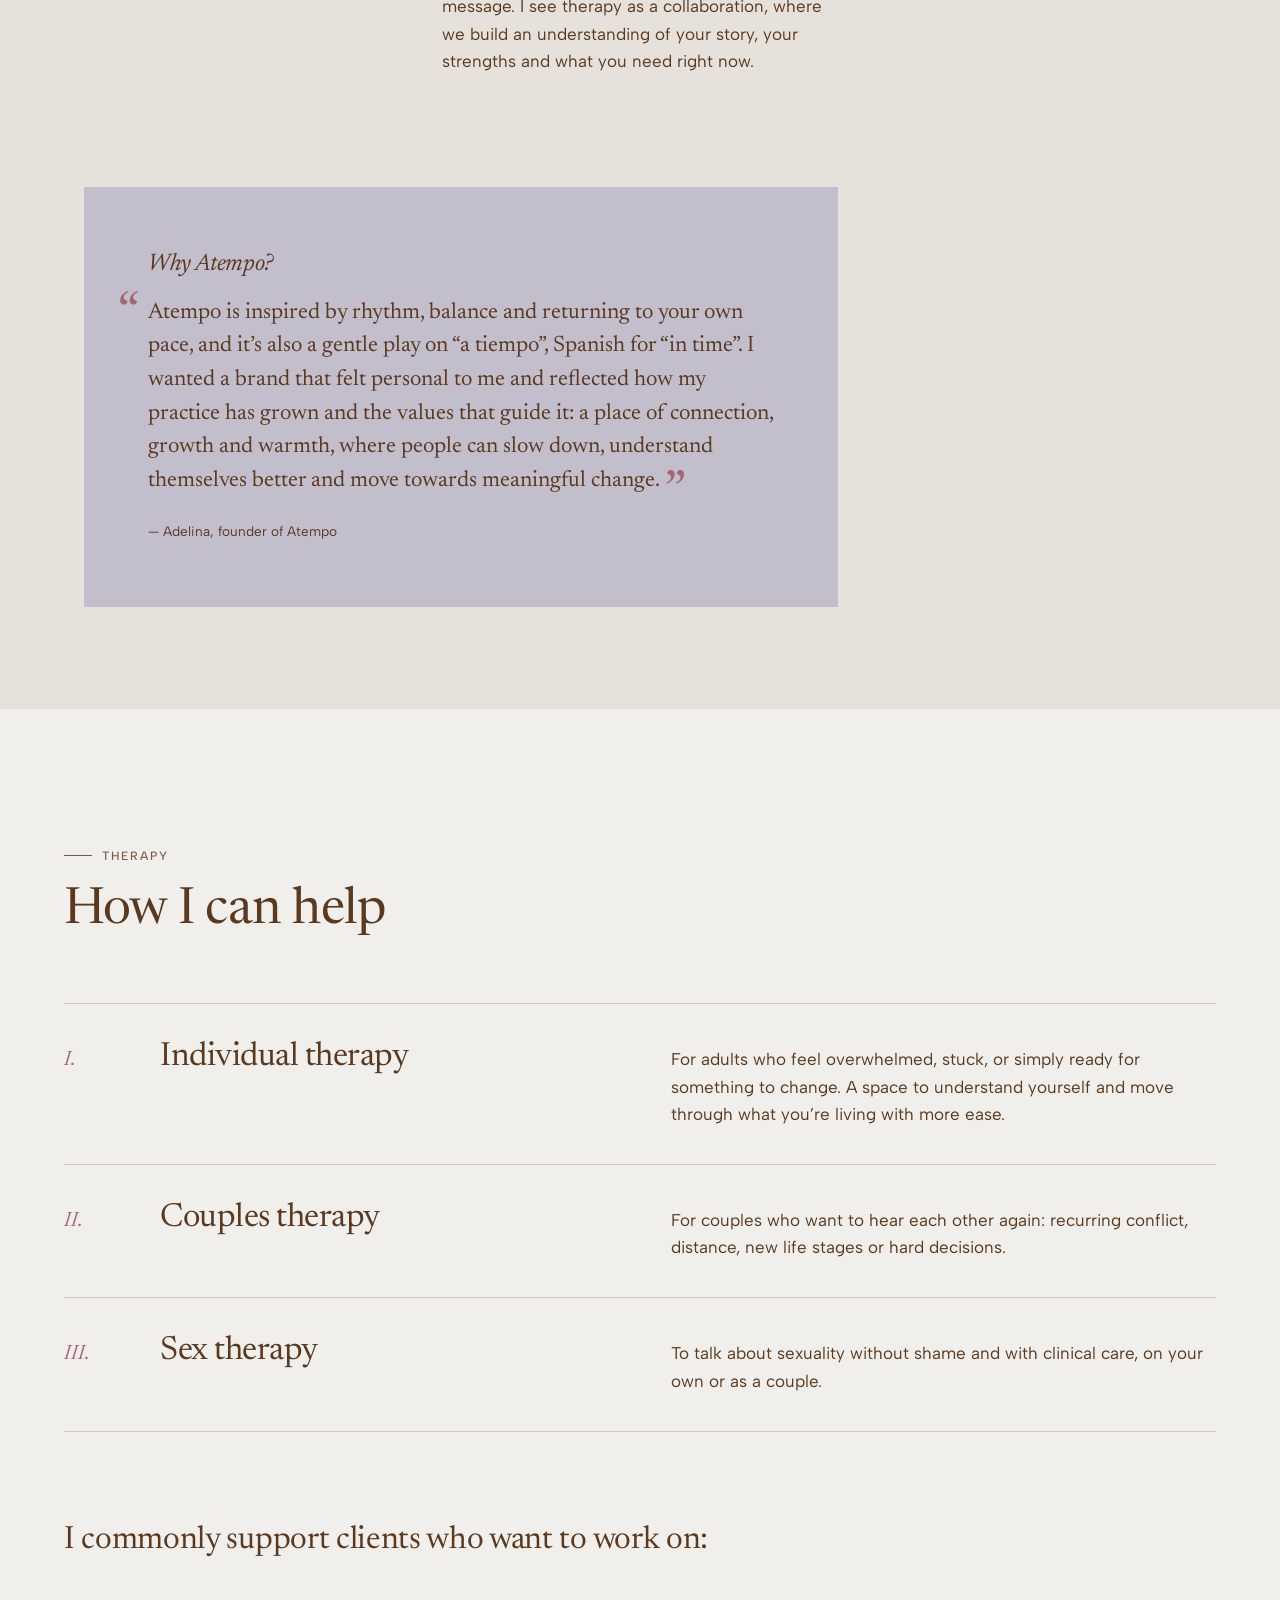
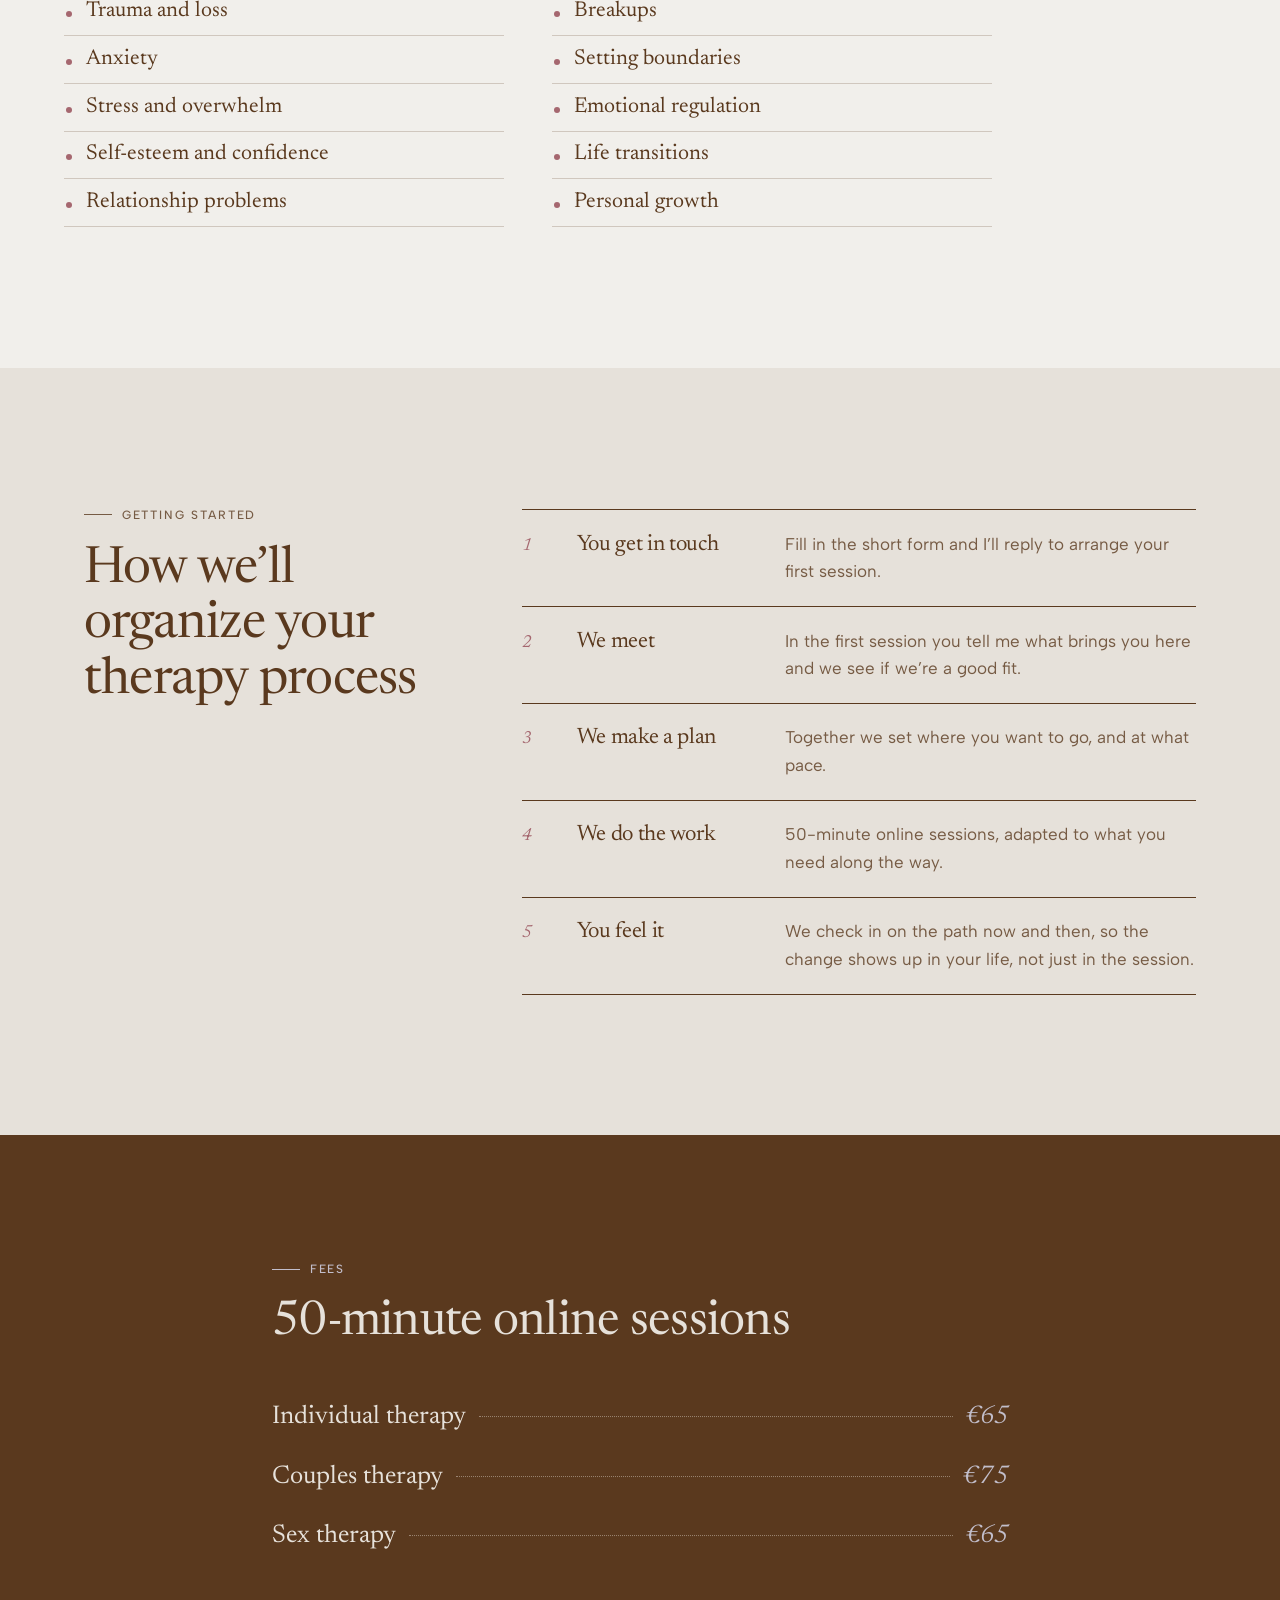
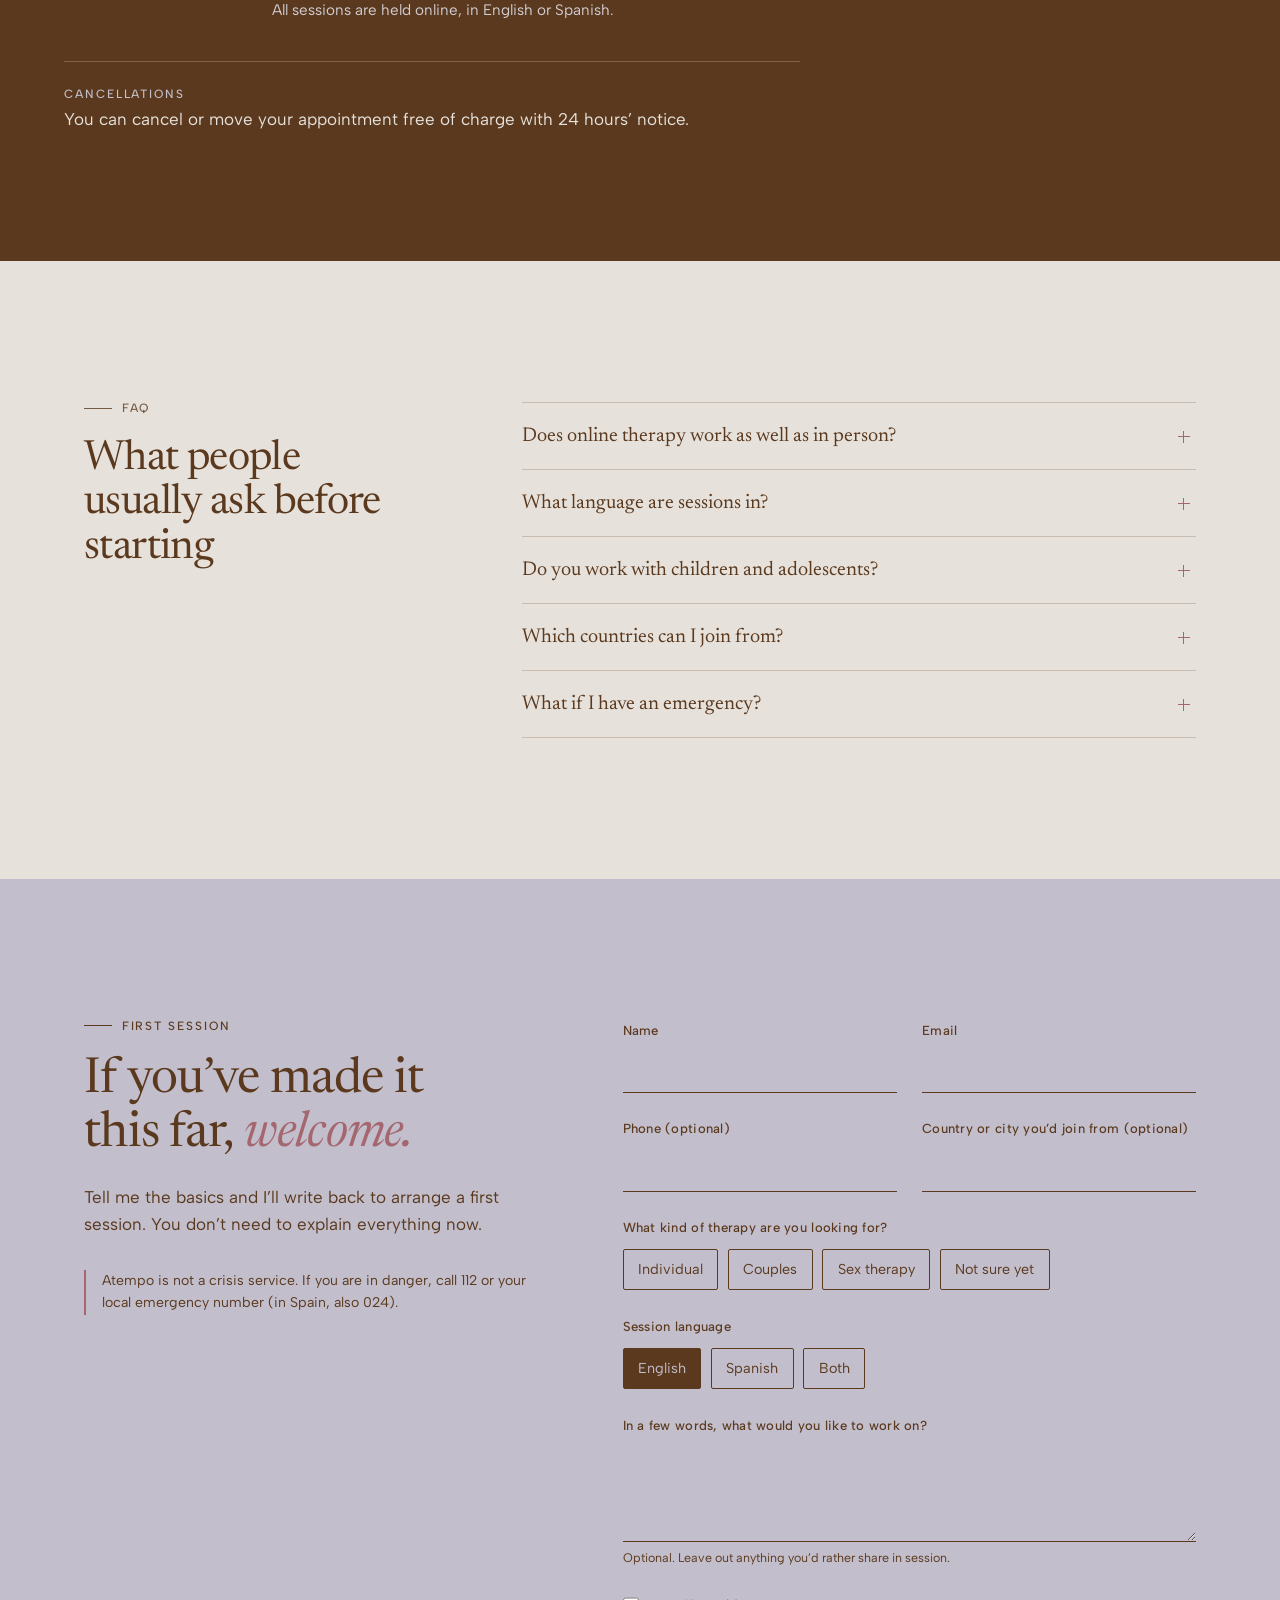
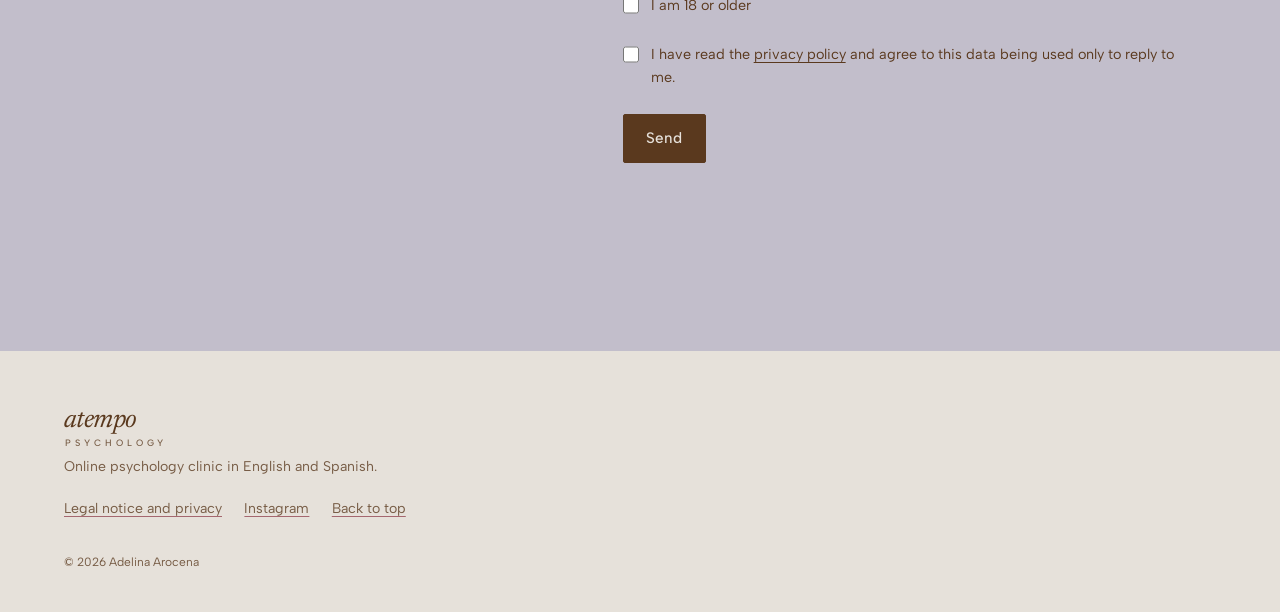
==== commit a7514a10: "Editor /admin para Adelina y correcciones del 13/10 - Editor visual: secciones, vista previa en vivo" ====
--- a/index.html
+++ b/index.html
@@ -9,23 +9,26 @@
 <link rel="alternate" hreflang="es" href="https://atempopsychology.com/">
 <link rel="alternate" hreflang="en" href="https://atempopsychology.com/en/">
 <link rel="alternate" hreflang="x-default" href="https://atempopsychology.com/">
+<meta property="og:url" content="https://atempopsychology.com/">
+<meta property="og:image" content="https://atempopsychology.com/assets/img/og.png">
 <meta property="og:type" content="website">
 <meta property="og:title" content="Atempo Psychology · Adelina Arocena, psicóloga clínica online">
 <meta property="og:description" content="Clínica de psicología online en español e inglés con Adelina Arocena: terapia individual, de pareja y sexual para adultos, estés donde estés.">
-<meta property="og:url" content="https://atempopsychology.com/">
-<meta property="og:image" content="https://atempopsychology.com/assets/img/og.png">
 <meta property="og:locale" content="es_ES">
 <meta name="theme-color" content="#E6E1DA">
 <link rel="icon" href="assets/img/favicon.svg" type="image/svg+xml">
 <link rel="preload" href="assets/fonts/newsreader-latin-opsz-normal.woff2" as="font" type="font/woff2" crossorigin>
 <link rel="preload" href="assets/fonts/albert-sans-latin-wght-normal.woff2" as="font" type="font/woff2" crossorigin>
-<link rel="stylesheet" href="assets/css/site.css?v=mv5bhfos">
+<link rel="stylesheet" href="assets/css/site.css?v=mv6i9wf7">
+<style id="theme">@font-face{font-family:"Newsreader";src:url(assets/fonts/newsreader-latin-opsz-normal.woff2) format("woff2");font-weight:200 800;font-style:normal;font-display:swap}
+@font-face{font-family:"Newsreader";src:url(assets/fonts/newsreader-latin-opsz-italic.woff2) format("woff2");font-weight:200 800;font-style:italic;font-display:swap}
+@font-face{font-family:"Albert Sans";src:url(assets/fonts/albert-sans-latin-wght-normal.woff2) format("woff2");font-weight:100 900;font-style:normal;font-display:swap}
+:root{--linen:#E6E1DA;--lav:#C2BECB;--brown:#5A391E;--rose:#A5676F;--serif:"Newsreader",Georgia,serif;--sans:"Albert Sans",system-ui,sans-serif}</style>
 <script>document.documentElement.classList.add('js');</script>
 <script>
-/* Primera visita: si el navegador no está en español, se muestra la versión en inglés */
 try{if(!localStorage.getItem('atempo-lang')&&!/^es\b/i.test(navigator.language||'')&&!/[?&]lang=es/.test(location.search)){location.replace('en/'+location.hash)}}catch(e){}
 </script>
-<script type="application/ld+json">{"@context":"https://schema.org","@type":"Psychologist","name":"Atempo Psychology","founder":{"@type":"Person","name":"Adelina Arocena","jobTitle":"Psicóloga clínica"},"description":"Clínica de psicología online en español e inglés con Adelina Arocena: terapia individual, de pareja y sexual para adultos, estés donde estés.","url":"https://atempopsychology.com/","areaServed":"Worldwide","availableLanguage":["es","en"]}</script>
+<script type="application/ld+json">{"@context":"https://schema.org","@type":"Psychologist","name":"Atempo Psychology","founder":{"@type":"Person","name":"Adelina Arocena","jobTitle":"psicóloga clínica"},"description":"Clínica de psicología online en español e inglés con Adelina Arocena: terapia individual, de pareja y sexual para adultos, estés donde estés.","url":"https://atempopsychology.com/","areaServed":"Worldwide","availableLanguage":["es","en"],"sameAs":["https://instagram.com/atempo__psych"]}</script>
 </head>
 <body>
 <a class="skip" href="#main">Saltar al contenido</a>
@@ -51,7 +54,7 @@
 
 <main id="main">
 
-<section class="hero" aria-labelledby="hero-title">
+<section class="hero" aria-labelledby="hero-title" data-sec="hero">
   <div class="hero__text">
     <h1 id="hero-title">Clínica de psicología online para volver a <em>tu propio ritmo.</em></h1>
     <p class="hero__lead">Soy Adelina Arocena, psicóloga clínica, sexóloga y terapeuta de pareja. Acompaño a adultos y parejas en español y en inglés, estés donde estés.</p>
@@ -59,11 +62,9 @@
       <a class="btn" href="#contacto">Pedir una primera consulta</a>
       <a class="link" href="#pasos">Cómo trabajo</a>
     </p>
-
   </div>
   <figure class="portrait">
     <div class="portrait__frame">
-      <!-- FOTO: sustituir por <img src="assets/img/adelina.jpg" alt="Adelina Arocena" width="800" height="1000"> -->
       <div class="portrait__empty" role="img" aria-label="Foto de Adelina"><span>Foto de Adelina</span></div>
     </div>
     <figcaption>Adelina Arocena, fundadora de Atempo</figcaption>
@@ -77,9 +78,9 @@
   </div>
 </section>
 
-<section class="about" id="sobre" aria-labelledby="about-title">
+<section class="about" id="sobre" aria-labelledby="about-title" data-sec="about">
   <p class="kicker">Sobre mí</p>
-  <h2 id="about-title" class="about__title reveal">Nací en Estados Unidos, crecí entre raíces uruguayas y llevo diez años viviendo en España.</h2>
+  <h2 id="about-title" class="about__title reveal">Nací en Estados Unidos, crecí entre raíces latinas y llevo diez años viviendo en España.</h2>
   <div class="about__body reveal">
     <p>He vivido en varios países y sé lo que es empezar de cero lejos de lo conocido. Por eso trabajo con personas de todas partes del mundo, en el idioma en el que mejor puedan expresarse: español o inglés.</p>
     <p>Dar el paso de escribir a una psicóloga por primera vez puede ser difícil. Mi trabajo empieza ahí: que desde el primer mensaje sientas un espacio cálido y seguro. Entiendo la terapia como un trabajo en equipo, en el que vamos comprendiendo juntos tu historia, tus recursos y lo que necesitas ahora.</p>
@@ -97,7 +98,7 @@
   </figure>
 </section>
 
-<section class="help" id="terapia" aria-labelledby="help-title">
+<section class="help" id="terapia" aria-labelledby="help-title" data-sec="help">
   <div class="help__head">
     <p class="kicker">Terapia</p>
     <h2 id="help-title">En qué te puedo acompañar</h2>
@@ -107,13 +108,11 @@
       <span class="movement__n">I.</span>
       <h3>Terapia individual</h3>
       <p>Para adultos que se sienten desbordados, estancados o simplemente con ganas de cambiar algo. Un espacio para entenderte y moverte con más calma por lo que estás viviendo.</p>
-    </li>
-    <li class="movement reveal">
+    </li><li class="movement reveal">
       <span class="movement__n">II.</span>
       <h3>Terapia de pareja</h3>
       <p>Para parejas que quieren volver a escucharse: conflictos que se repiten, distancia, cambios de etapa o decisiones difíciles.</p>
-    </li>
-    <li class="movement reveal">
+    </li><li class="movement reveal">
       <span class="movement__n">III.</span>
       <h3>Terapia sexual</h3>
       <p>Para hablar de sexualidad sin vergüenza y con rigor clínico, en solitario o en pareja.</p>
@@ -122,31 +121,24 @@
   <div class="themes reveal">
     <h3>Suelo acompañar a personas que quieren trabajar:</h3>
     <ul class="themes__list"><li>Trauma y duelo</li><li>Ansiedad</li><li>Estrés y sensación de desborde</li><li>Autoestima y confianza en ti</li><li>Problemas de pareja</li><li>Rupturas</li><li>Poner límites</li><li>Regulación emocional</li><li>Cambios vitales y adaptación</li><li>Crecimiento personal</li></ul>
-
-  </div>
-</section>
-
-<section class="steps" id="pasos" aria-labelledby="steps-title">
+  </div>
+</section>
+
+<section class="steps" id="pasos" aria-labelledby="steps-title" data-sec="steps">
   <div class="steps__head">
     <p class="kicker">Cómo es empezar</p>
     <h2 id="steps-title">Cómo organizaremos tu proceso de terapia</h2>
   </div>
   <ol class="staff">
-    <li class="reveal"><span class="staff__n">1</span><h3>Me escribes</h3><p>Rellenas el formulario con lo básico y te respondo para coordinar la primera sesión.</p></li>
-    <li class="reveal"><span class="staff__n">2</span><h3>Nos conocemos</h3><p>En la primera sesión me cuentas qué te trae y vemos si encajamos.</p></li>
-    <li class="reveal"><span class="staff__n">3</span><h3>Hacemos un plan</h3><p>Definimos juntas o juntos hacia dónde quieres ir y a qué ritmo.</p></li>
-    <li class="reveal"><span class="staff__n">4</span><h3>Trabajamos</h3><p>Sesiones online de 50 minutos, adaptadas a lo que vas necesitando.</p></li>
-    <li class="reveal"><span class="staff__n">5</span><h3>Lo notas</h3><p>Revisamos el camino de vez en cuando para que el cambio se sienta en tu vida, no solo en la consulta.</p></li>
+    <li class="reveal"><span class="staff__n">1</span><h3>Me escribes</h3><p>Rellenas el formulario con lo básico y te respondo para coordinar la primera sesión.</p></li><li class="reveal"><span class="staff__n">2</span><h3>Nos conocemos</h3><p>En la primera sesión me cuentas qué te trae y vemos si encajamos.</p></li><li class="reveal"><span class="staff__n">3</span><h3>Hacemos un plan</h3><p>Definimos juntas o juntos hacia dónde quieres ir y a qué ritmo.</p></li><li class="reveal"><span class="staff__n">4</span><h3>Trabajamos</h3><p>Sesiones online de 50 minutos, adaptadas a lo que vas necesitando.</p></li><li class="reveal"><span class="staff__n">5</span><h3>Lo notas</h3><p>Revisamos el camino de vez en cuando para que el cambio se sienta en tu vida, no solo en la consulta.</p></li>
   </ol>
 </section>
 
-<section class="fees" id="honorarios" aria-labelledby="fees-title">
+<section class="fees" id="honorarios" aria-labelledby="fees-title" data-sec="fees">
   <p class="kicker">Honorarios</p>
   <h2 id="fees-title">Sesiones online de 50 minutos</h2>
   <dl class="programme">
-    <div class="programme__row"><dt>Terapia individual</dt><dd>65 €</dd></div>
-    <div class="programme__row"><dt>Terapia de pareja</dt><dd>75 €</dd></div>
-    <div class="programme__row"><dt>Terapia sexual</dt><dd>65 €</dd></div>
+    <div class="programme__row"><dt>Terapia individual</dt><dd>65 €</dd></div><div class="programme__row"><dt>Terapia de pareja</dt><dd>75 €</dd></div><div class="programme__row"><dt>Terapia sexual</dt><dd>65 €</dd></div>
   </dl>
   <p class="fees__note">Todas las sesiones son online, en español o en inglés.</p>
   <dl class="fees__info">
@@ -155,21 +147,17 @@
   </dl>
 </section>
 
-<section class="faq" id="preguntas" aria-labelledby="faq-title">
+<section class="faq" id="preguntas" aria-labelledby="faq-title" data-sec="faq">
   <div class="faq__head">
     <p class="kicker">Preguntas</p>
     <h2 id="faq-title">Lo que suele preguntarse antes de empezar</h2>
   </div>
   <div class="faq__list">
-    <details><summary>¿La terapia online funciona igual que la presencial?</summary><p>Para la mayoría de las personas, sí. La investigación muestra que la terapia online puede ser tan eficaz como la presencial, y te ahorra desplazamientos: solo necesitas un dispositivo, buena conexión y un sitio donde hablar con tranquilidad. No es lo indicado para todo el mundo; si tienes dudas, escríbeme y lo valoramos.</p></details>
-    <details><summary>¿En qué idioma son las sesiones?</summary><p>En español o en inglés, los dos son mis idiomas nativos. Puedes elegir el que te resulte más cómodo, o combinar los dos.</p></details>
-    <details><summary>¿Atiendes a menores?</summary><p>No. Atempo trabaja solo con personas mayores de 18 años.</p></details>
-    <details><summary>¿Desde qué países puedo hacer terapia contigo?</summary><p>Estés donde estés, aquí estoy para ti.</p></details>
-    <details><summary>¿Y si tengo una emergencia?</summary><p>Atempo no es un servicio de urgencias. Si tu vida o la de otra persona corre peligro, llama al 112 o al número de emergencias de tu país. En España también puedes llamar al 024, la línea de atención a la conducta suicida, gratuita y disponible las 24 horas.</p></details>
-  </div>
-</section>
-
-<section class="contact" id="contacto" aria-labelledby="contact-title">
+    <details><summary>¿La terapia online funciona igual que la presencial?</summary><p>Para la mayoría de las personas, sí. La investigación muestra que la terapia online puede ser tan eficaz como la presencial, y te ahorra desplazamientos: solo necesitas un dispositivo, buena conexión y un sitio donde hablar con tranquilidad. No es lo indicado para todo el mundo; si tienes dudas, escríbeme y lo valoramos.</p></details><details><summary>¿En qué idioma son las sesiones?</summary><p>En español o en inglés, los dos son mis idiomas nativos. Puedes elegir el que te resulte más cómodo, o combinar los dos.</p></details><details><summary>¿Atiendes a menores?</summary><p>No. Atempo solo trabaja con personas mayores de 18 años.</p></details><details><summary>¿Desde qué países puedo hacer terapia contigo?</summary><p>Estés donde estés, aquí estoy para ti.</p></details><details><summary>¿Y si tengo una emergencia?</summary><p>Atempo no es un servicio de urgencias. Si tu vida o la de otra persona corre peligro, llama al 112 o al número de emergencias de tu país. En España también puedes llamar al 024, la línea de atención a la conducta suicida, gratuita y disponible las 24 horas.</p></details>
+  </div>
+</section>
+
+<section class="contact" id="contacto" aria-labelledby="contact-title" data-sec="contact">
   <div class="contact__intro">
     <p class="kicker">Primera consulta</p>
     <h2 id="contact-title">Si has llegado hasta aquí, <em>bienvenida, bienvenido.</em></h2>
@@ -177,7 +165,7 @@
     
     <p class="contact__crisis">Atempo no es un servicio de urgencias. Si estás en peligro, llama al 112 o al número de emergencias de tu país (en España, también al 024).</p>
   </div>
-  <form class="form" action="#" method="post" data-endpoint="" data-email=""
+  <form class="form" method="post" data-endpoint="" data-email=""
         data-sending="Enviando…" data-ok="Gracias. He recibido tu mensaje y te responderé lo antes posible." data-fail="No se ha podido enviar. Escríbeme directamente a" novalidate>
     <input type="hidden" name="_subject" value="Nueva consulta desde atempo">
     <input type="hidden" name="idioma_web" value="es">
@@ -206,7 +194,7 @@
 
 <a class="dock" href="#contacto" tabindex="-1" aria-hidden="true">Primera consulta</a>
 
-<footer class="foot">
+<footer class="foot" data-sec="footer">
   <p class="mark mark--foot"><span class="mark__word">atempo</span><span class="mark__sub">psychology</span></p>
   <p>Clínica de psicología online en español e inglés.</p>
   <p class="foot__links">
@@ -217,6 +205,7 @@
   <p class="foot__small">© 2026 Adelina Arocena</p>
 </footer>
 
-<script src="assets/js/site.js?v=mv5bhfos" defer></script>
+<script src="assets/js/site.js?v=mv6i9wf7" defer></script>
+
 </body>
 </html>
--- a/assets/css/site.css
+++ b/assets/css/site.css
@@ -1,20 +1,18 @@
 /* Atempo Psychology · Adelina Arocena
+   Los colores y las fuentes se pueden cambiar desde /admin: el servidor añade un <style> con las variables.
    Colores sacados del Canva de Adelina (lavanda, marrón, rosa viejo, lino).
    Tipografías: Newsreader (titulares, con eje óptico) + Albert Sans (texto). */
 
-@font-face{font-family:"Newsreader";src:url(../fonts/newsreader-latin-opsz-normal.woff2) format("woff2");font-weight:200 800;font-style:normal;font-display:swap}
-@font-face{font-family:"Newsreader";src:url(../fonts/newsreader-latin-opsz-italic.woff2) format("woff2");font-weight:200 800;font-style:italic;font-display:swap}
-@font-face{font-family:"Albert Sans";src:url(../fonts/albert-sans-latin-wght-normal.woff2) format("woff2");font-weight:100 900;font-style:normal;font-display:swap}
 
 :root{
   --linen:#E6E1DA;     /* fondo, del Canva */
-  --paper:#EFEBE5;     /* lino un punto más claro para alternar */
+  --paper:color-mix(in srgb,var(--linen) 55%,#fff);
   --lav:#C2BECB;       /* lavanda del Canva */
-  --lav-soft:#D5D1DB;
+  --lav-soft:color-mix(in srgb,var(--lav) 60%,var(--linen));
   --brown:#5A391E;     /* texto y botones, del Canva */
-  --brown-2:#7A5A40;   /* texto secundario */
+  --brown-2:color-mix(in srgb,var(--brown) 80%,var(--linen));
   --rose:#A5676F;      /* acento del Canva: la línea, detalles */
-  --line:rgba(90,57,30,.22);
+  --line:color-mix(in srgb,var(--brown) 22%,transparent);
   --serif:"Newsreader",Georgia,"Times New Roman",serif;
   --sans:"Albert Sans",system-ui,-apple-system,"Segoe UI",sans-serif;
   --gut:clamp(16px,5vw,72px);
@@ -46,7 +44,7 @@
 .link:hover{text-decoration-thickness:2px}
 
 /* Cabecera */
-.top{position:sticky;top:0;z-index:20;display:flex;align-items:center;justify-content:space-between;gap:1rem;padding:14px max(var(--gut),calc((100vw - var(--max))/2 + var(--gut)));background:rgba(230,225,218,.92);backdrop-filter:blur(8px);-webkit-backdrop-filter:blur(8px);border-bottom:1px solid transparent;transition:border-color .3s}
+.top{position:sticky;top:0;z-index:20;display:flex;align-items:center;justify-content:space-between;gap:1rem;padding:14px max(var(--gut),calc((100vw - var(--max))/2 + var(--gut)));background:color-mix(in srgb,var(--linen) 92%,transparent);backdrop-filter:blur(8px);-webkit-backdrop-filter:blur(8px);border-bottom:1px solid transparent;transition:border-color .3s}
 .top.is-scrolled{border-bottom-color:var(--line)}
 .mark{display:inline-flex;flex-direction:column;text-decoration:none;line-height:1}
 .mark__word{font:italic 400 1.7rem/1 var(--serif);letter-spacing:-.02em}
@@ -86,7 +84,7 @@
 .portrait__frame{aspect-ratio:4/5;background:var(--lav);overflow:hidden;position:relative}
 .portrait__frame img{width:100%;height:100%;object-fit:cover;object-position:50% 30%}
 .portrait__empty{position:absolute;inset:0;display:grid;place-items:center;background:
-  repeating-linear-gradient(0deg,transparent 0 23px,rgba(90,57,30,.06) 23px 24px),var(--lav)}
+  repeating-linear-gradient(0deg,transparent 0 23px,color-mix(in srgb,var(--brown) 6%,transparent) 23px 24px),var(--lav)}
 .portrait__empty span{font:italic 400 1.1rem/1 var(--serif);color:var(--brown-2);border-bottom:1px solid var(--rose);padding-bottom:.25em}
 .portrait figcaption{font-size:.8rem;color:var(--brown-2);margin-top:.8rem;display:flex;gap:.6em;align-items:center}
 .portrait figcaption::before{content:"";width:18px;height:1px;background:var(--rose)}
@@ -173,7 +171,7 @@
 .programme{margin-top:0;margin-bottom:0}
 .programme__row{display:flex;align-items:baseline;gap:.8rem;padding:.9rem 0}
 .programme__row dt{font:400 clamp(1.25rem,2.2vw,1.6rem)/1.2 var(--serif)}
-.programme__row::after{content:"";order:2;flex:1;border-bottom:1px dotted rgba(230,225,218,.45);transform:translateY(-.35em)}
+.programme__row::after{content:"";order:2;flex:1;border-bottom:1px dotted color-mix(in srgb,var(--linen) 45%,transparent);transform:translateY(-.35em)}
 .programme__row dd{order:3;margin:0;font:italic 400 clamp(1.25rem,2.2vw,1.6rem)/1.2 var(--serif);color:var(--lav)}
 .fees__note{margin-top:2rem;color:var(--lav-soft);font-size:.95rem}
 
@@ -253,11 +251,11 @@
 @media (prefers-reduced-motion:reduce){.dock{transition:none}}
 
 .about__sub{font:500 .75rem/1 var(--sans);letter-spacing:.16em;text-transform:uppercase;color:var(--brown-2);margin:2rem 0 1rem}
-.fees__info{margin:2.4rem 0 0;display:grid;gap:1.2rem;border-top:1px solid rgba(230,225,218,.25);padding-top:1.6rem}
+.fees__info{margin:2.4rem 0 0;display:grid;gap:1.2rem;border-top:1px solid color-mix(in srgb,var(--linen) 25%,transparent);padding-top:1.6rem}
 .fees__info dt{font:500 .75rem/1 var(--sans);letter-spacing:.16em;text-transform:uppercase;color:var(--lav);margin-bottom:.4rem}
 .fees__info dd{margin:0;color:var(--linen)}
 
 /* Sobre lavanda el marrón secundario no llega a 4.5:1; ahí se usa el principal */
-.quote,.contact,.portrait__frame{--brown-2:#5A391E}
-.dock{box-shadow:0 0 0 1px rgba(230,225,218,.7)}
+.quote,.contact,.portrait__frame{--brown-2:var(--brown)}
+.dock{box-shadow:0 0 0 1px color-mix(in srgb,var(--linen) 70%,transparent)}
 @media (max-width:879px){.hero{row-gap:28px}.pulse{height:56px;margin-top:4px}}
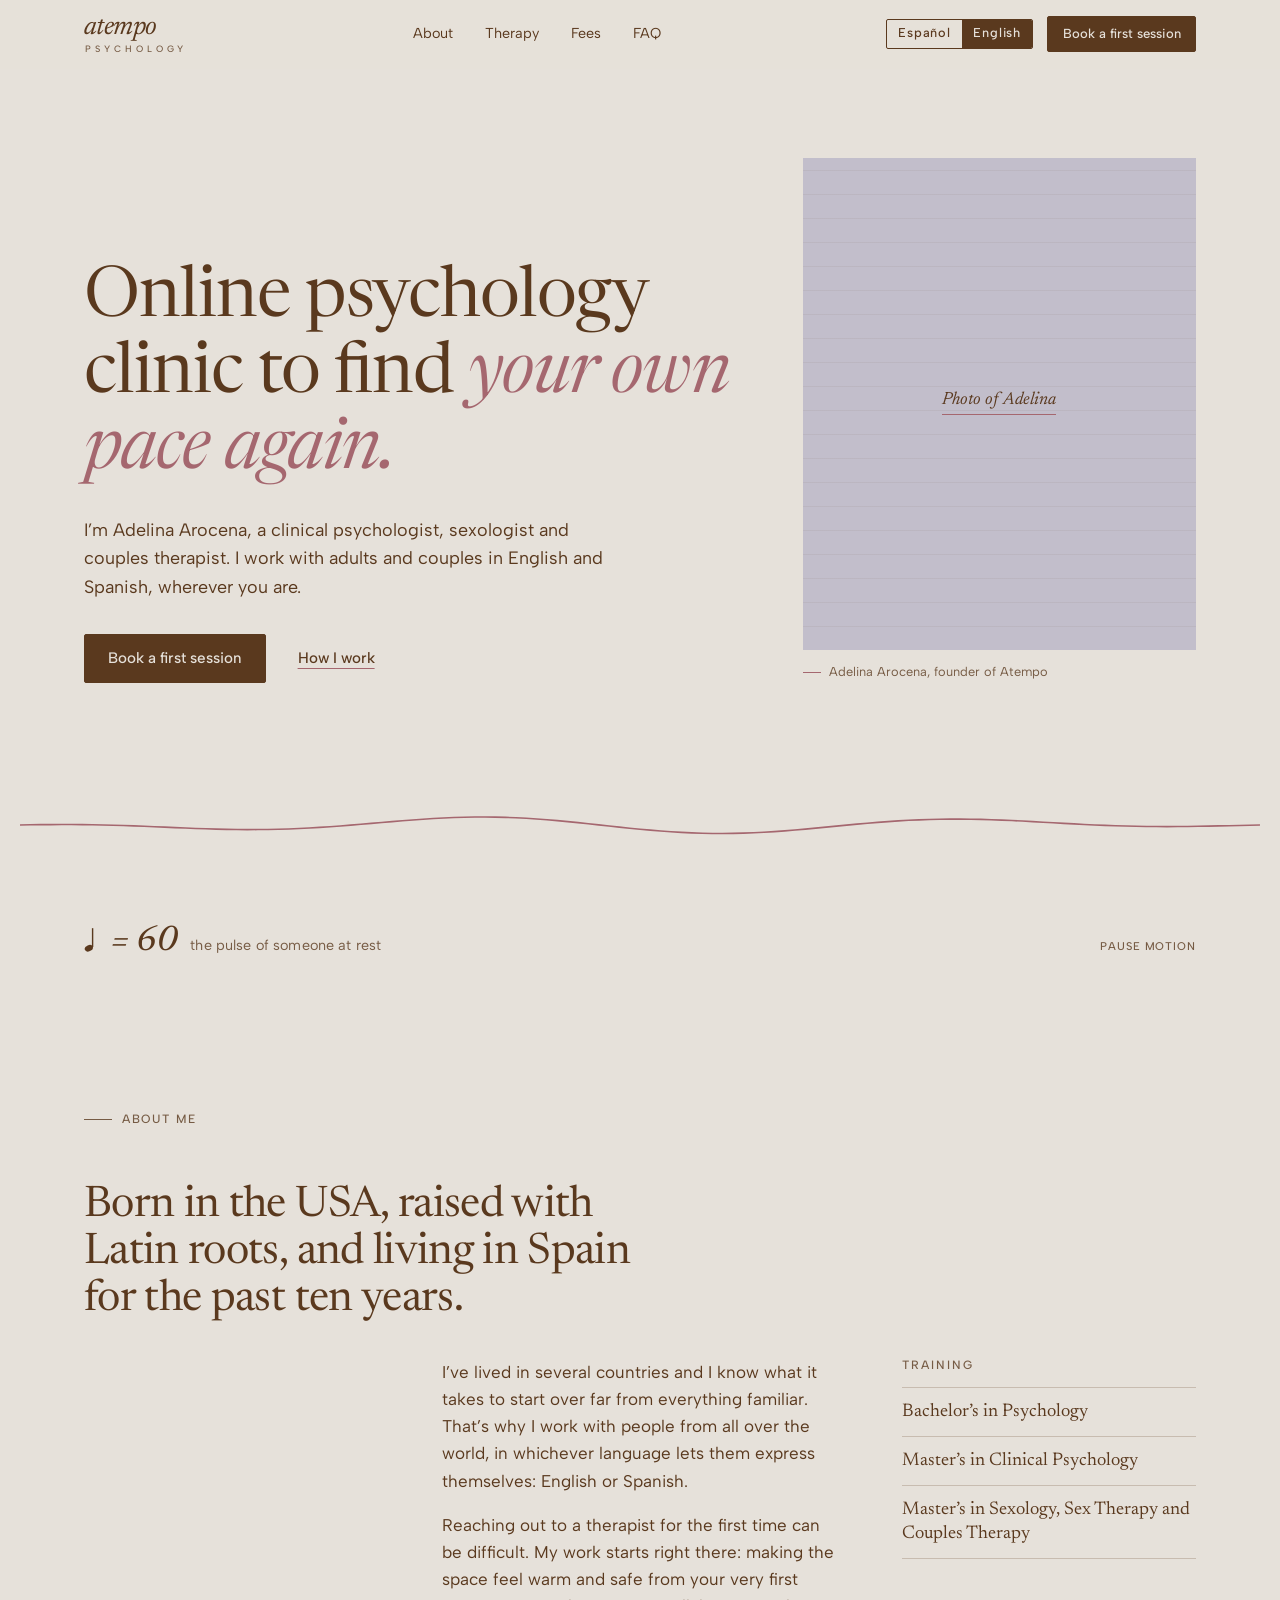
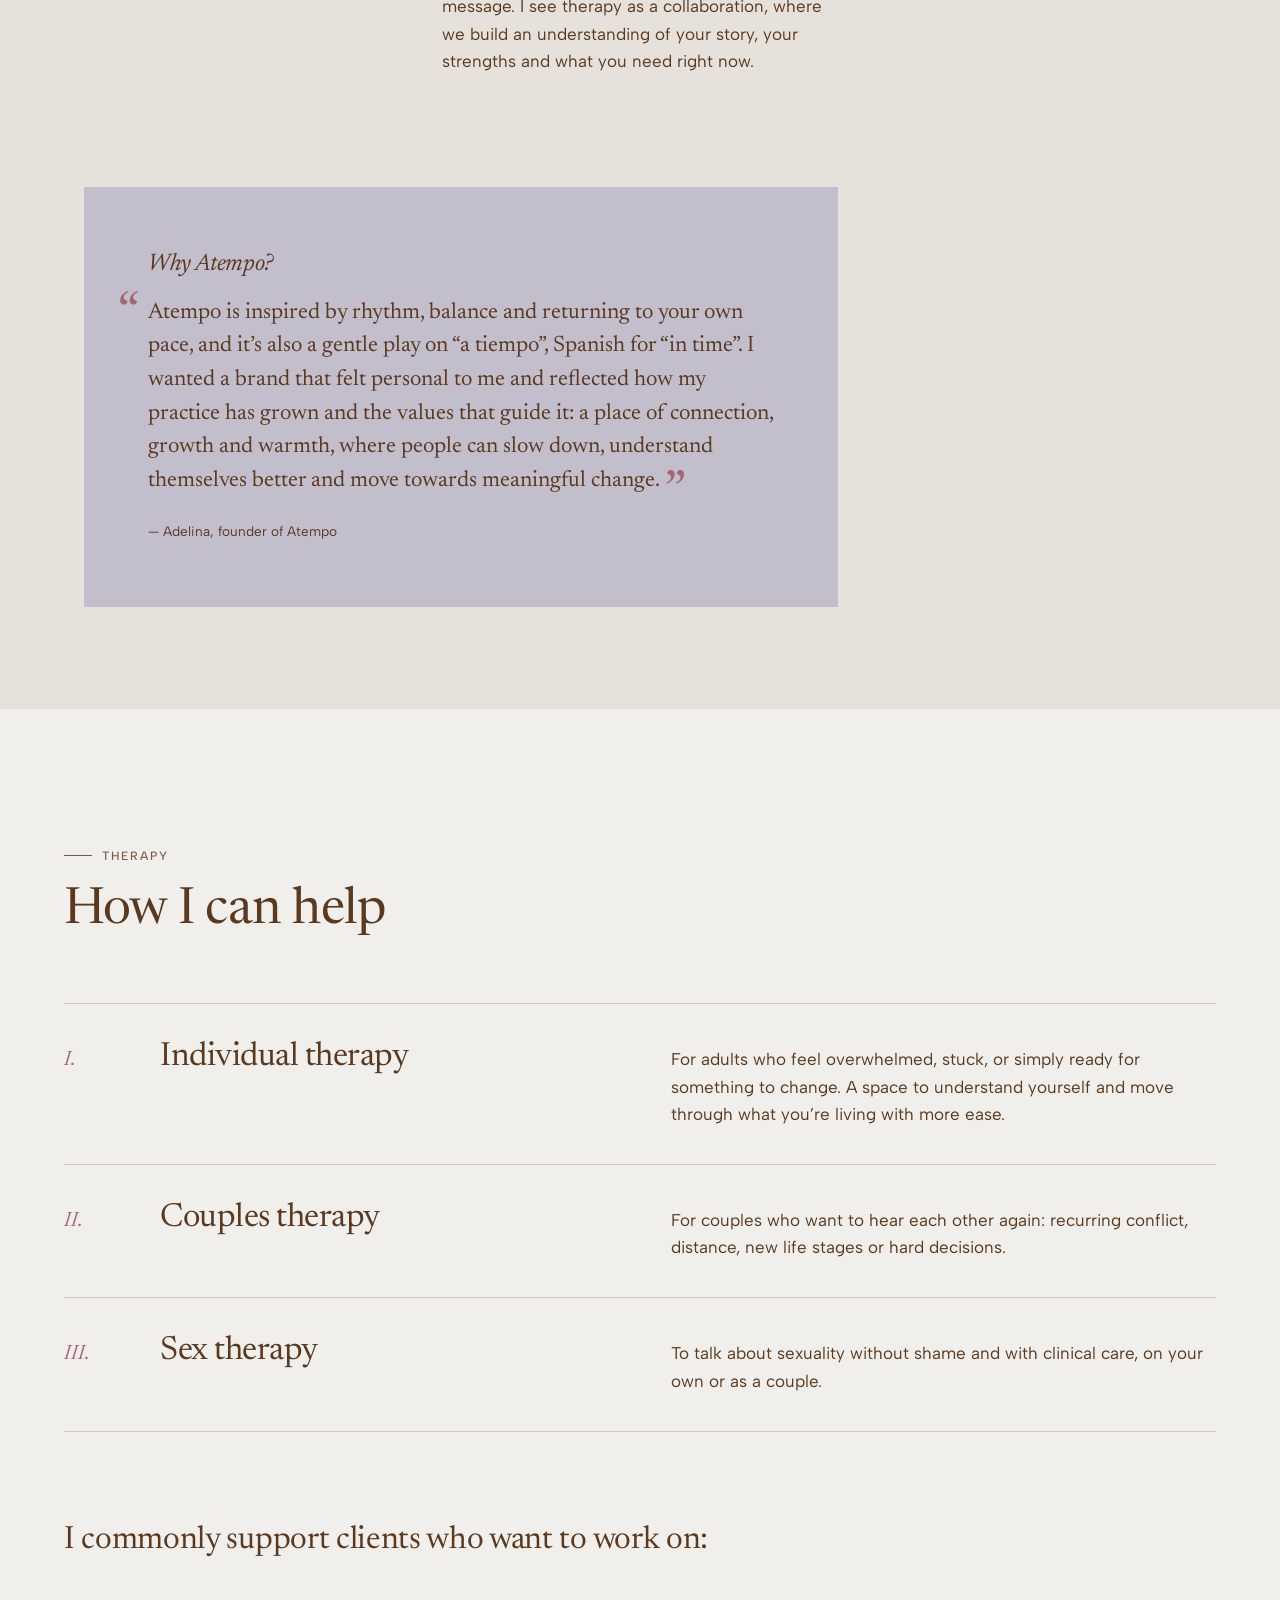
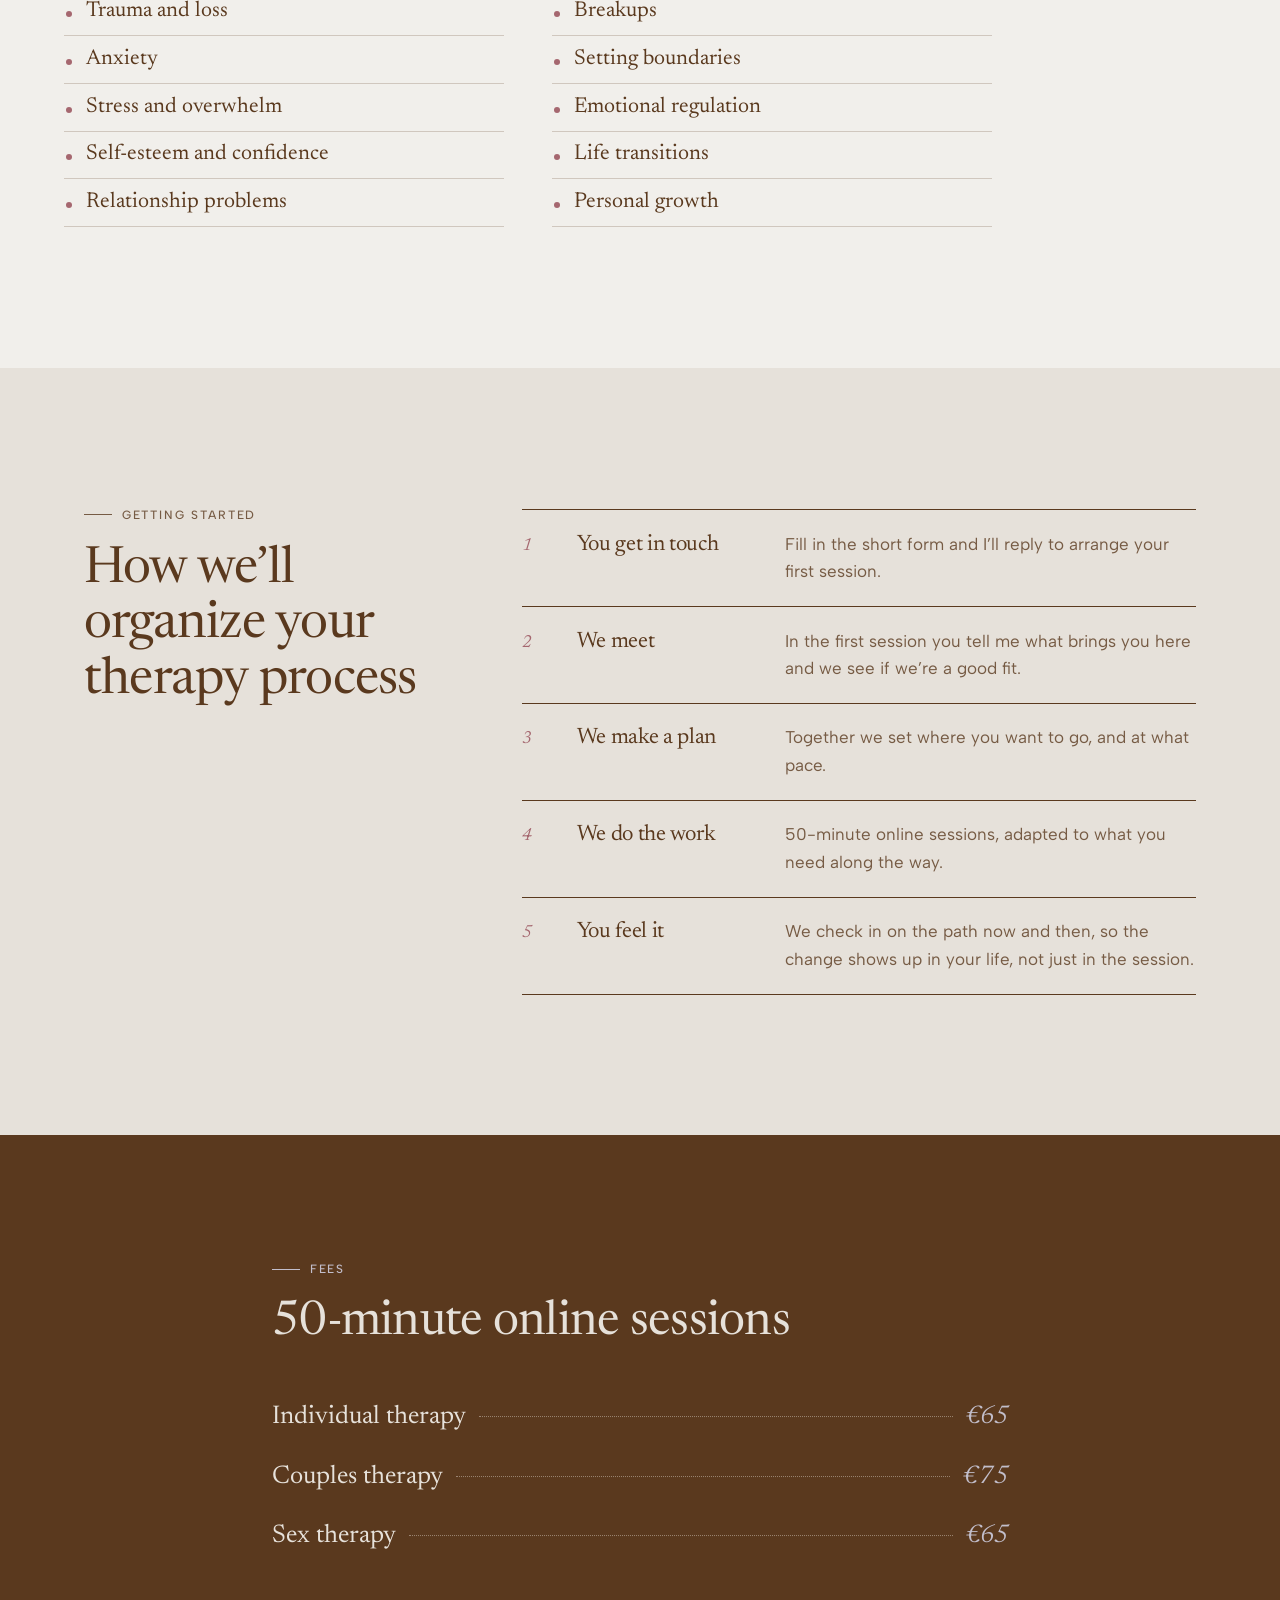
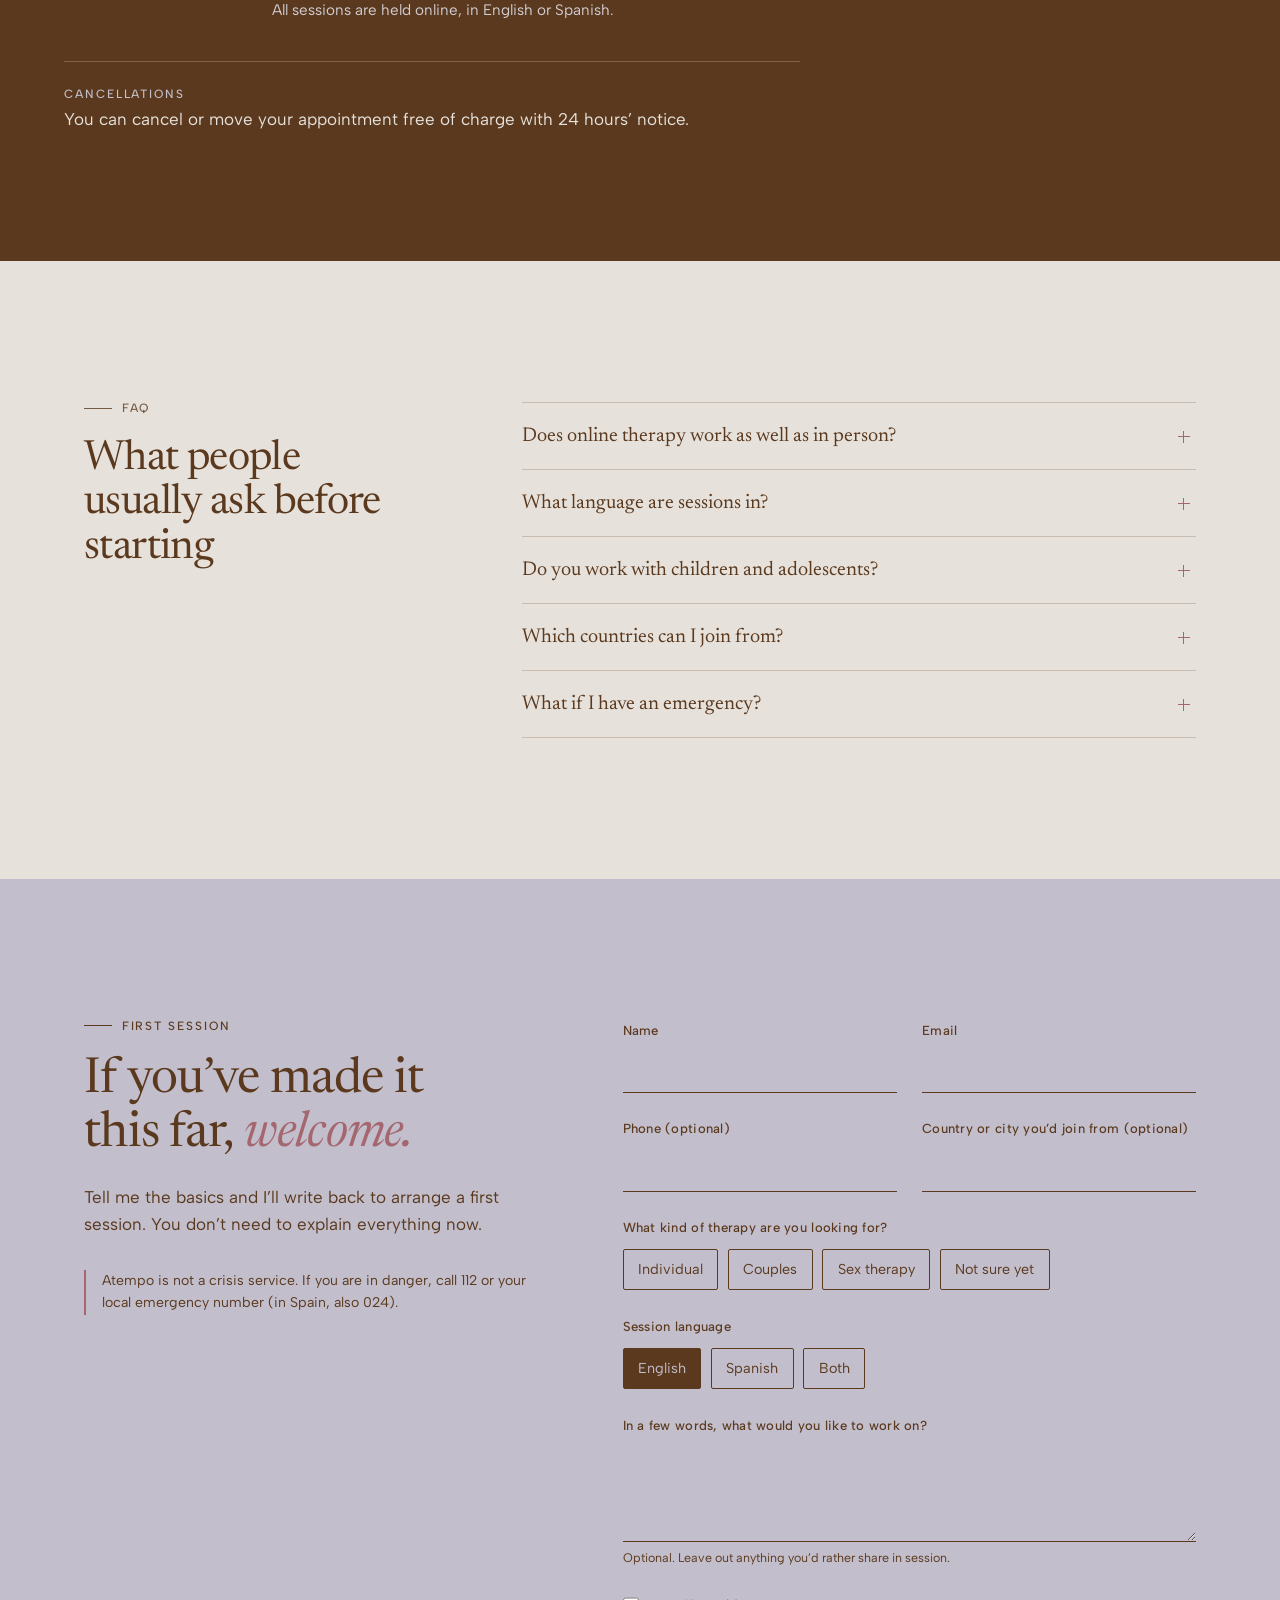
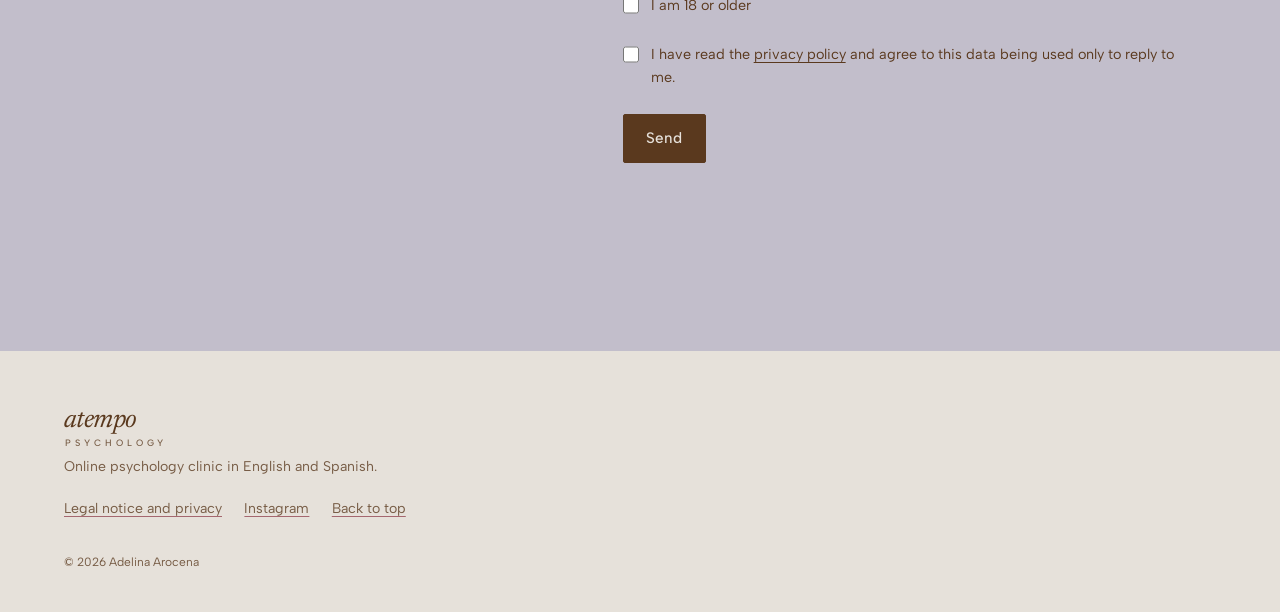
==== commit 10b8c3b0: "Móvil, estabilidad y seguridad - Móvil: menú propio, foto más contenida, menos aire entre secciones," ====
--- a/index.html
+++ b/index.html
@@ -19,7 +19,7 @@
 <link rel="icon" href="assets/img/favicon.svg" type="image/svg+xml">
 <link rel="preload" href="assets/fonts/newsreader-latin-opsz-normal.woff2" as="font" type="font/woff2" crossorigin>
 <link rel="preload" href="assets/fonts/albert-sans-latin-wght-normal.woff2" as="font" type="font/woff2" crossorigin>
-<link rel="stylesheet" href="assets/css/site.css?v=mv6i9wf7">
+<link rel="stylesheet" href="assets/css/site.css?v=mv6yrdzw">
 <style id="theme">@font-face{font-family:"Newsreader";src:url(assets/fonts/newsreader-latin-opsz-normal.woff2) format("woff2");font-weight:200 800;font-style:normal;font-display:swap}
 @font-face{font-family:"Newsreader";src:url(assets/fonts/newsreader-latin-opsz-italic.woff2) format("woff2");font-weight:200 800;font-style:italic;font-display:swap}
 @font-face{font-family:"Albert Sans";src:url(assets/fonts/albert-sans-latin-wght-normal.woff2) format("woff2");font-weight:100 900;font-style:normal;font-display:swap}
@@ -49,8 +49,18 @@
       <a href="en/" hreflang="en" lang="en" data-lang="en"><span class="langs__long">English</span><span class="langs__short">EN</span></a>
     </nav>
     <a class="btn btn--small" href="#contacto">Primera consulta</a>
+    <button class="menu-btn" type="button" aria-expanded="false" aria-controls="menu" data-open="Menú" data-close="Cerrar">Menú</button>
   </div>
 </header>
+<nav class="sheet" id="menu" aria-label="Secciones">
+  <ol>
+    <li><a href="#sobre">Sobre mí</a></li>
+    <li><a href="#terapia">Terapia</a></li>
+    <li><a href="#honorarios">Honorarios</a></li>
+    <li><a href="#preguntas">Preguntas</a></li>
+  </ol>
+  <a class="btn" href="#contacto">Primera consulta</a>
+</nav>
 
 <main id="main">
 
@@ -205,7 +215,7 @@
   <p class="foot__small">© 2026 Adelina Arocena</p>
 </footer>
 
-<script src="assets/js/site.js?v=mv6i9wf7" defer></script>
+<script src="assets/js/site.js?v=mv6yrdzw" defer></script>
 
 </body>
 </html>
--- a/assets/css/site.css
+++ b/assets/css/site.css
@@ -259,3 +259,70 @@
 .quote,.contact,.portrait__frame{--brown-2:var(--brown)}
 .dock{box-shadow:0 0 0 1px color-mix(in srgb,var(--linen) 70%,transparent)}
 @media (max-width:879px){.hero{row-gap:28px}.pulse{height:56px;margin-top:4px}}
+
+/* ---------- Móvil (ajustado al medir la web a 390 px) ---------- */
+.menu-btn{display:none}
+.sheet{display:none}
+@media (max-width:959px){
+  .menu-btn{display:inline-flex;align-items:center;gap:.55em;appearance:none;background:none;border:0;padding:.7em .2em;font:500 .8rem/1 var(--sans);letter-spacing:.08em;text-transform:uppercase;color:var(--brown);cursor:pointer}
+  .menu-btn::before{content:"";width:18px;height:7px;border-top:1.5px solid currentColor;border-bottom:1.5px solid currentColor}
+  .menu-btn[aria-expanded="true"]::before{height:0;border-bottom:0}
+  .sheet{display:block;position:fixed;inset:0;z-index:25;background:var(--linen);padding:96px var(--gut) 40px;opacity:0;visibility:hidden;transition:opacity .25s,visibility .25s;overflow-y:auto}
+  .sheet.is-open{opacity:1;visibility:visible}
+  .sheet ol{list-style:none;margin:0;padding:0;counter-reset:s}
+  .sheet li{border-top:1px solid var(--line);counter-increment:s}
+  .sheet li:last-child{border-bottom:1px solid var(--line)}
+  .sheet ol a{display:flex;align-items:baseline;gap:1rem;padding:1.05rem 0;text-decoration:none;font:400 1.9rem/1.1 var(--serif)}
+  .sheet ol a::before{content:counter(s,upper-roman) ".";font:italic 400 1rem/1 var(--serif);color:var(--rose);width:2rem}
+  .sheet .btn{margin-top:2rem}
+  .menu-open{overflow:hidden}
+  .menu-open .top{z-index:30;background:var(--linen)}
+  .sheet .btn{display:block;text-align:center}
+}
+@media (max-width:759px){
+  .top{padding-top:10px;padding-bottom:10px}
+  .top__end{gap:.6rem}
+  .langs a{padding:.72em .8em}
+  .mark__word{font-size:1.55rem}
+
+  /* Hero: la foto deja de ocupar una pantalla entera */
+  .hero{padding-top:28px;row-gap:24px}
+  .hero__lead{margin:1.2rem 0 1.6rem}
+  .hero__actions{gap:1rem 1.6rem}
+  .portrait{width:78%;justify-self:end}
+  .portrait__frame{aspect-ratio:4/5}
+  .pulse{height:48px;margin-top:0}
+  .pulse__row{gap:.2rem 1rem;margin-top:-.5rem}
+  .pulse__note{font-size:1.6rem}
+
+  /* Menos aire entre secciones: en móvil 80 px arriba y abajo se sienten vacíos */
+  .about{padding-top:64px;padding-bottom:48px;gap:1.6rem}
+  .help,.steps,.faq,.fees,.contact{padding-top:60px;padding-bottom:60px}
+  .steps,.faq{gap:1.6rem}
+  .kicker{margin-bottom:1rem}
+  .help__head h2{margin-bottom:28px}
+  .quote{margin-top:12px;padding:28px 24px 26px 34px}
+  .quote blockquote p::before{left:-.5em}
+
+  .movement{grid-template-columns:2.2rem 1fr;padding:18px 0}
+  .movement p{margin-top:.3rem}
+  .themes{margin-top:44px}
+  .themes__list li{padding:.45rem 0 .45rem 1.3rem}
+  .themes__list li::before{top:.95em}
+  .staff li{grid-template-columns:2rem minmax(0,1fr);padding:1rem 0}
+  .staff h3{font-size:1.3rem}
+  .programme__row{padding:.7rem 0}
+  .fees h2{margin-bottom:1.6rem}
+  .faq summary{font-size:1.15rem;padding:1.05rem 2.2rem 1.05rem 0}
+
+  /* Formulario más compacto */
+  .contact{gap:2rem}
+  .form{gap:1.15rem}
+  .field input{padding:.45rem 0}
+  .choice legend{margin-bottom:.5rem}
+  .choice span{padding:.6em .95em}
+
+  /* Botón fijo más ligero */
+  .dock{left:auto;right:12px;padding:.85em 1.2em;font-size:.95rem}
+  .foot{padding-top:44px}
+}
